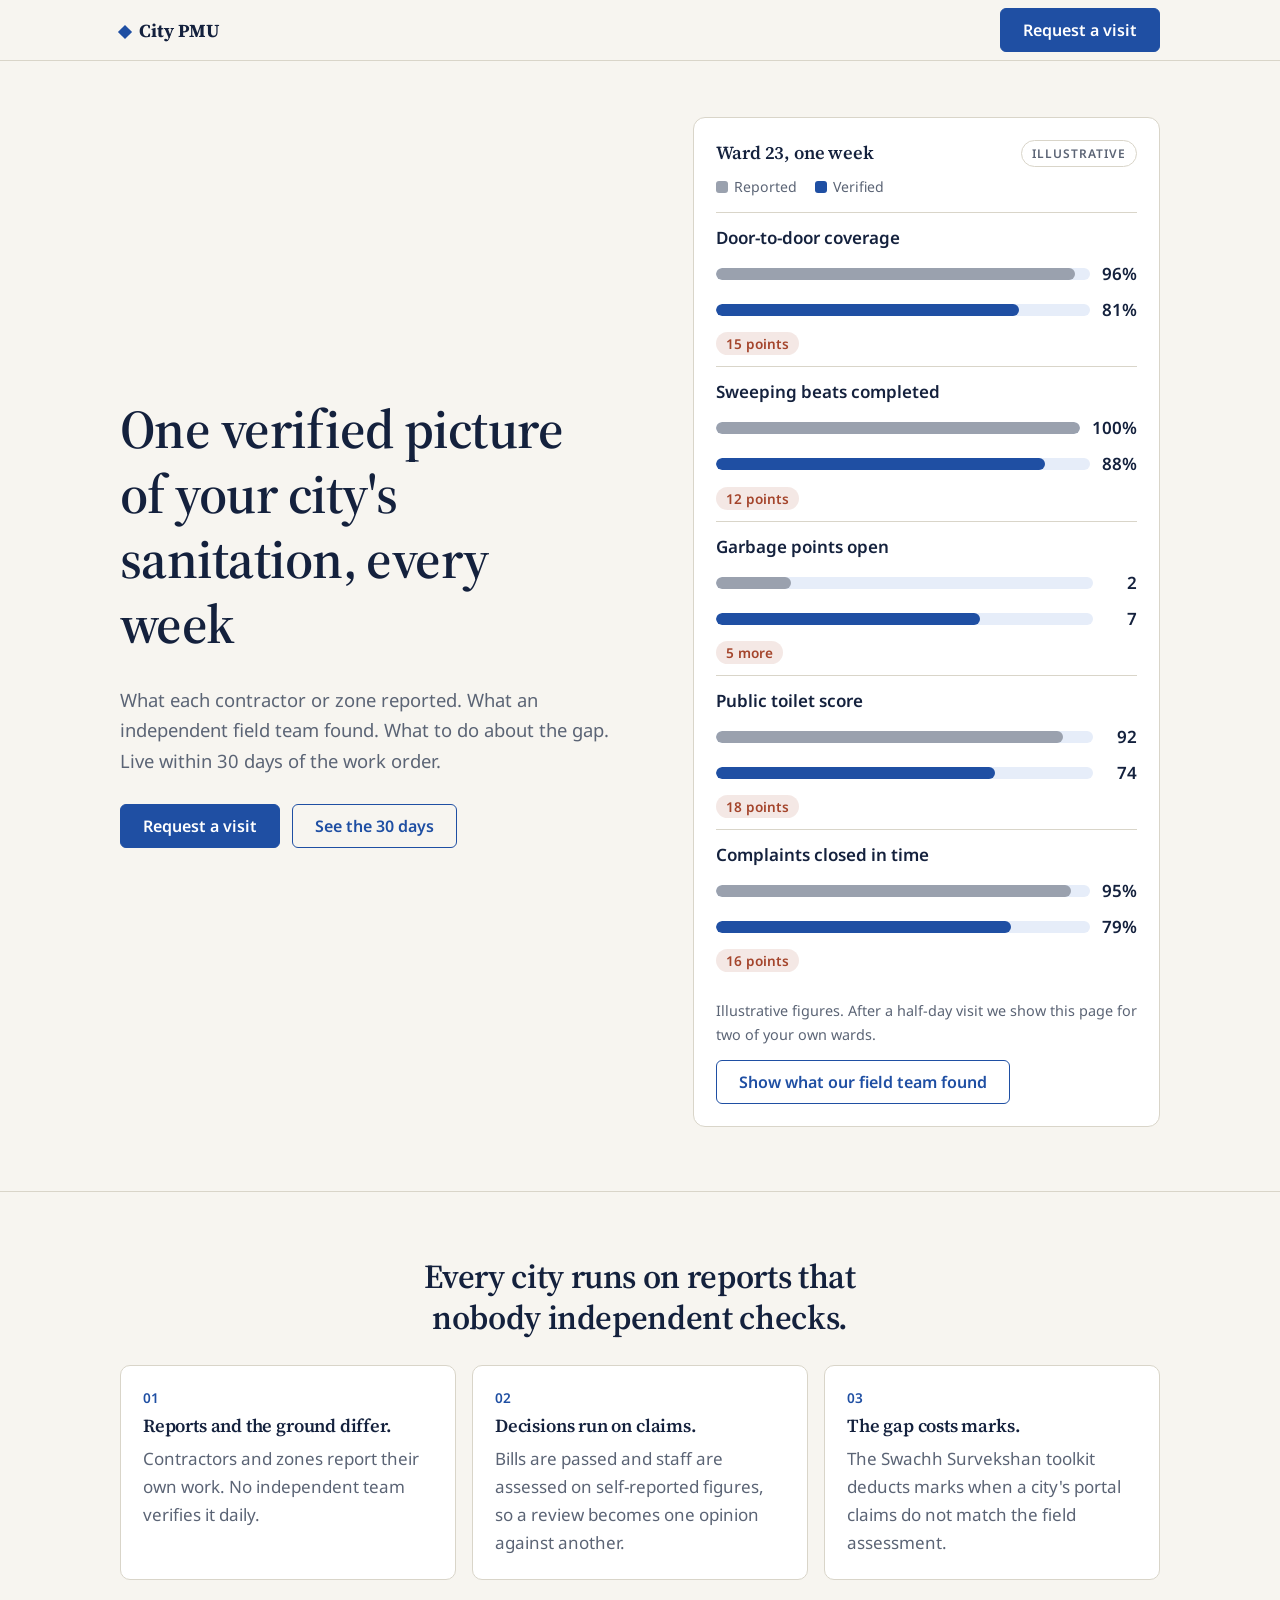
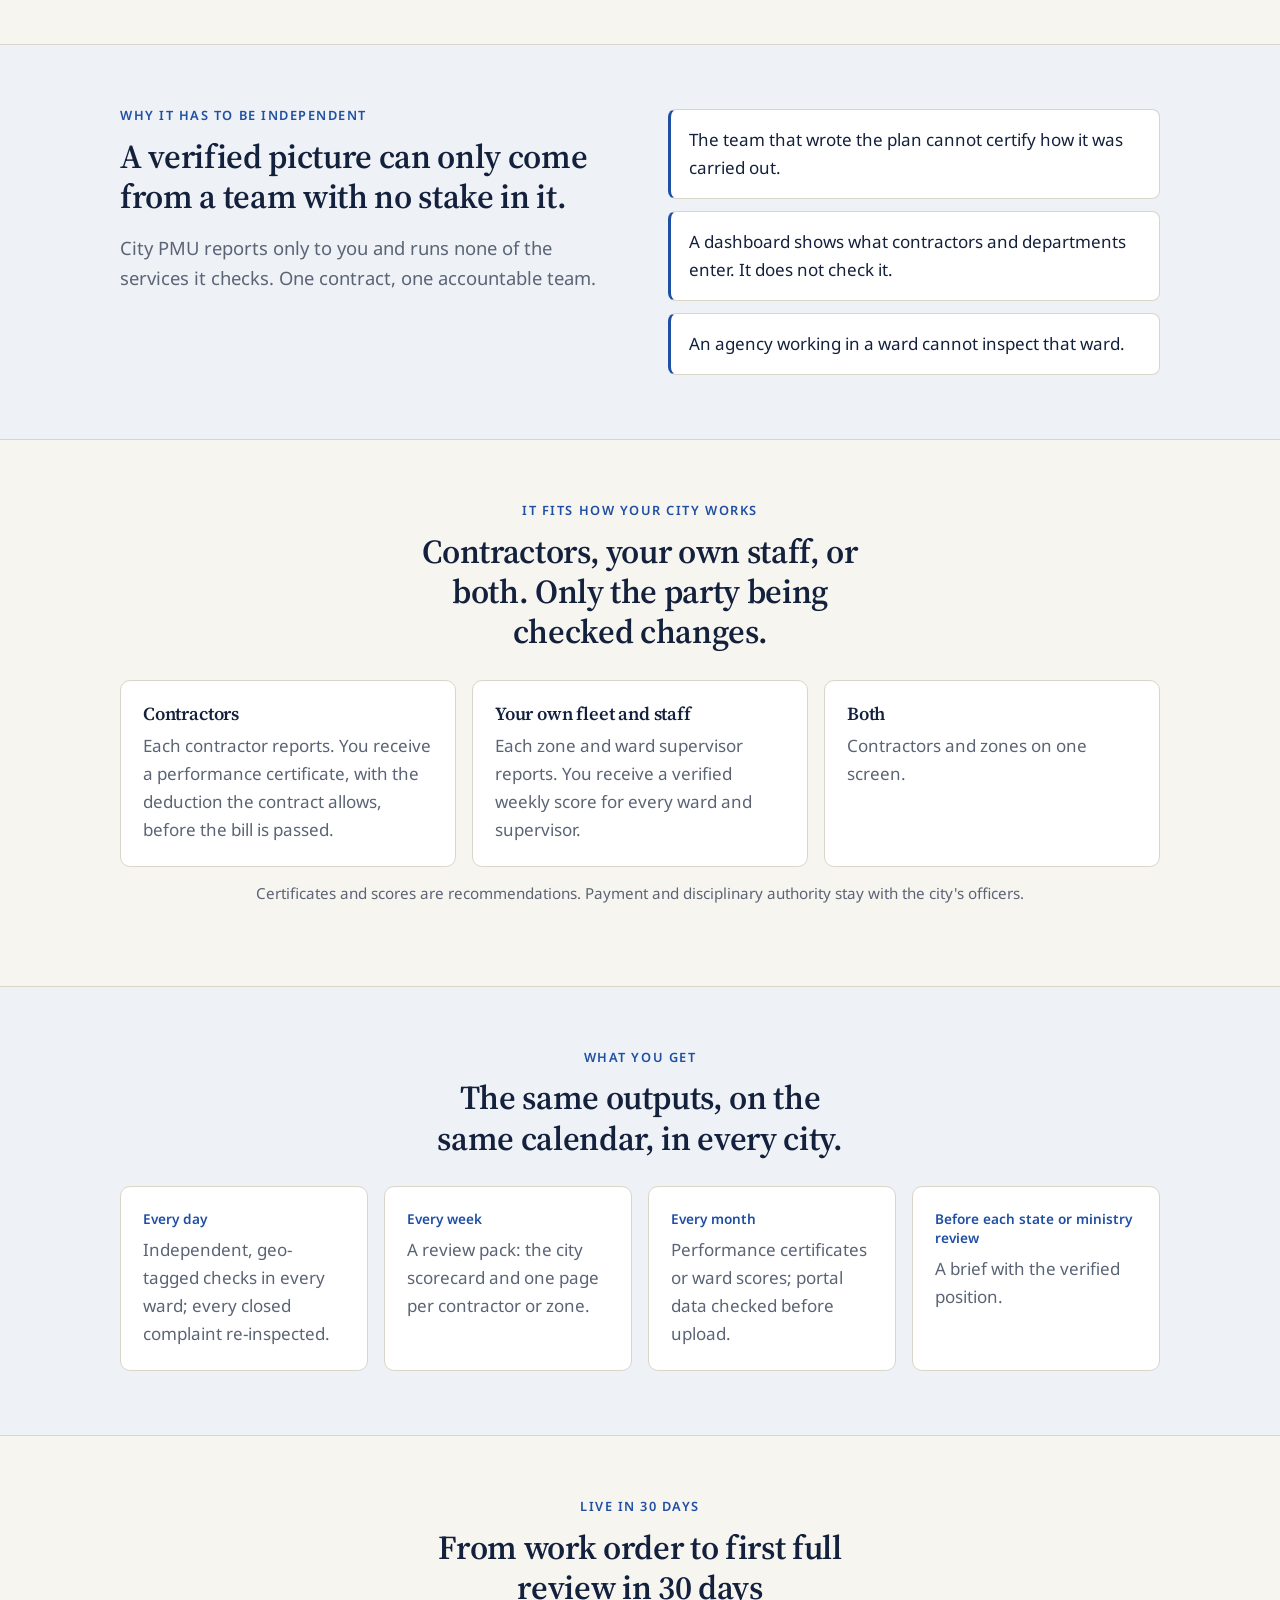
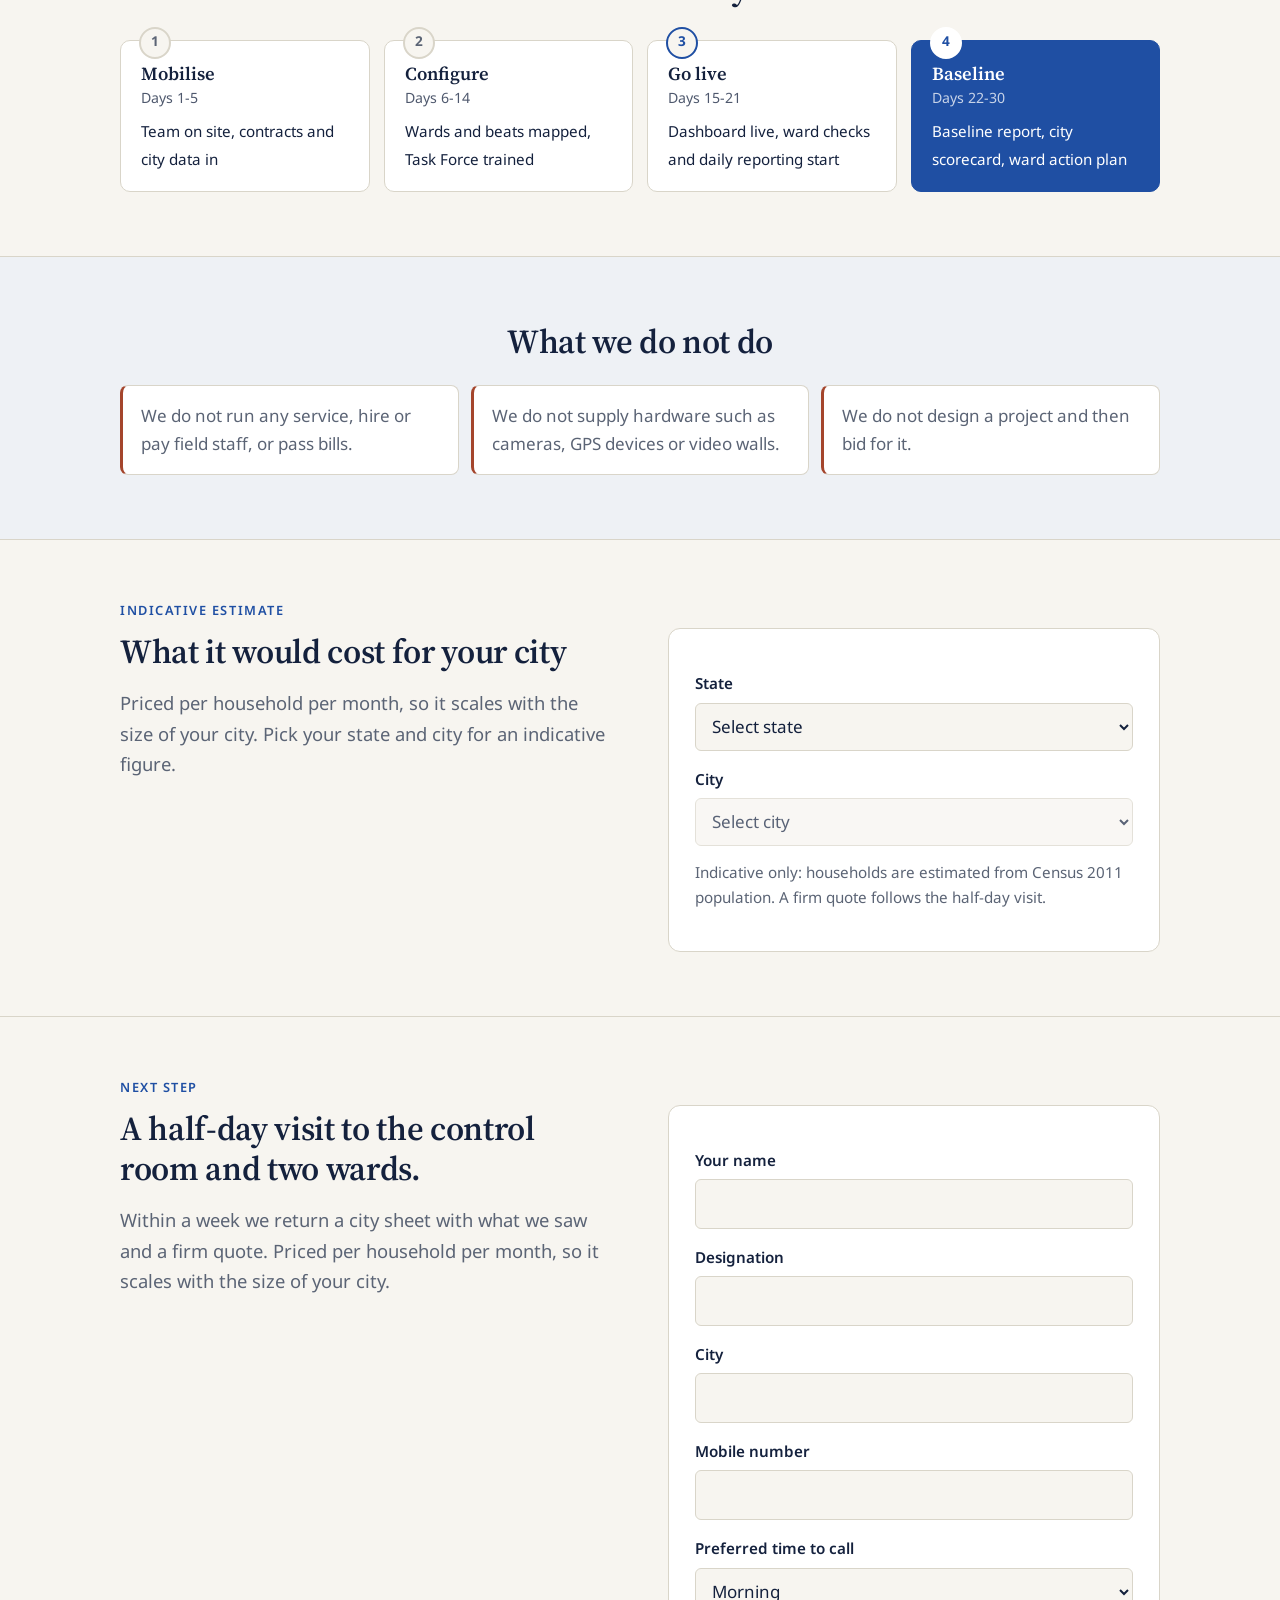
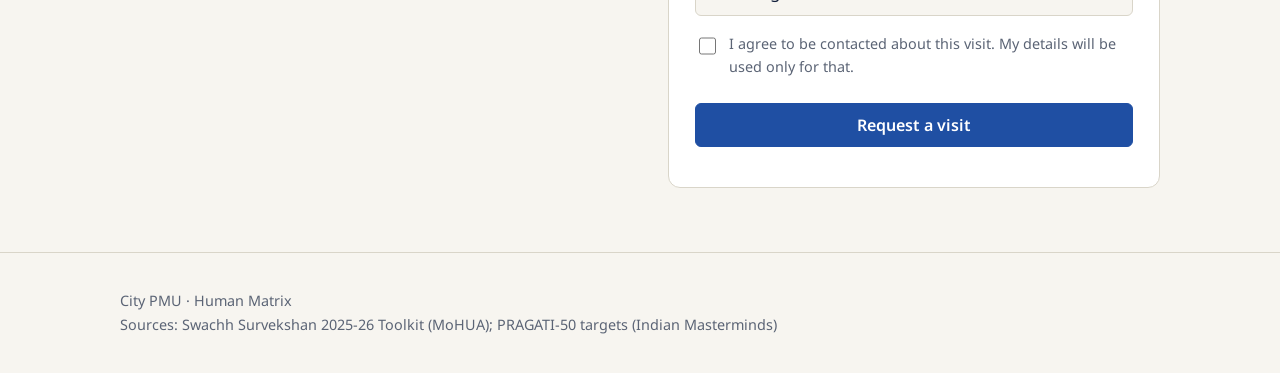
==== site/index.html @ 6a58c46e "minor changes" ====
<!doctype html>
<html lang="en">
<head>
<meta charset="utf-8">
<meta name="viewport" content="width=device-width,initial-scale=1">
<title>City PMU: one verified picture of your city's sanitation</title>
<meta name="description" content="One verified picture every week: what each contractor or zone reported, what an independent field team found, and what to do about the gap.">
<link rel="preconnect" href="https://fonts.googleapis.com">
<link rel="preconnect" href="https://fonts.gstatic.com" crossorigin>
<link href="https://fonts.googleapis.com/css2?family=Noto+Sans+Devanagari:wght@400;600&family=Noto+Sans:wght@400;600;700&family=Source+Serif+4:wght@600;700&display=swap" rel="stylesheet">
<link rel="stylesheet" href="styles.css">
<script>document.documentElement.classList.add('js')</script>
</head>
<body>
<header class="top">
  <div class="wrap">
    <a class="brand" href="#top"><i></i><span data-brand></span></a>
    <div class="bar-actions">
      <button id="lang" class="btn ghost" type="button" aria-label="Language">हिंदी</button>
      <a class="btn" href="#visit" data-i18n="cta">Request a visit</a>
    </div>
  </div>
</header>

<main id="top">
<section class="hero">
  <div class="wrap hero-grid">
    <div>
      <h1 data-i18n="h1">One verified picture of your city's sanitation, every week</h1>
      <p class="lede" data-i18n="lede">What each contractor or zone reported. What an independent field team found. What to do about the gap. Live within 30 days of the work order.</p>
      <div class="cta">
        <a class="btn" href="#visit" data-i18n="cta">Request a visit</a>
        <a class="btn ghost" href="#thirty" data-i18n="seeplan">See the 30 days</a>
      </div>
    </div>
    <div class="ward compact" id="ward">
      <div class="ward-head">
        <h3 data-i18n="w_title">Ward 23, one week</h3>
        <span class="tag" data-i18n="illus">Illustrative</span>
      </div>
      <div class="legend"><span><b style="background:var(--reported)"></b><span data-i18n="rep">Reported</span></span><span><b style="background:var(--accent)"></b><span data-i18n="ver">Verified</span></span></div>
      <div class="row" data-rep="96" data-ver="81" data-max="100" data-unit="%"><div class="name" data-i18n="m1">Door-to-door coverage</div><div class="tracks"></div><span class="gap" data-i18n="g1">15 points</span></div>
      <div class="row" data-rep="100" data-ver="88" data-max="100" data-unit="%"><div class="name" data-i18n="m2">Sweeping beats completed</div><div class="tracks"></div><span class="gap" data-i18n="g2">12 points</span></div>
      <div class="row" data-rep="2" data-ver="7" data-max="10" data-unit=""><div class="name" data-i18n="m3">Garbage points open</div><div class="tracks"></div><span class="gap" data-i18n="g3">5 more</span></div>
      <div class="row" data-rep="92" data-ver="74" data-max="100" data-unit=""><div class="name" data-i18n="m4">Public toilet score</div><div class="tracks"></div><span class="gap" data-i18n="g4">18 points</span></div>
      <div class="row" data-rep="95" data-ver="79" data-max="100" data-unit="%"><div class="name" data-i18n="m5">Complaints closed in time</div><div class="tracks"></div><span class="gap" data-i18n="g5">16 points</span></div>
      <div class="ward-foot">
        <span data-i18n="w_note">Illustrative figures. After a half-day visit we show this page for two of your own wards.</span>
        <button class="btn ghost" id="reveal" type="button" data-i18n="reveal">Show what our field team found</button>
      </div>
    </div>
  </div>
</section>

<section id="problem">
  <div class="wrap">
    <h2 class="center" data-i18n="p_h">Every city runs on reports that nobody independent checks.</h2>
    <div class="cols3">
      <div class="card"><div class="n">01</div><h3 data-i18n="p1h">Reports and the ground differ.</h3><p data-i18n="p1">Contractors and zones report their own work. No independent team verifies it daily.</p></div>
      <div class="card"><div class="n">02</div><h3 data-i18n="p2h">Decisions run on claims.</h3><p data-i18n="p2">Bills are passed and staff are assessed on self-reported figures, so a review becomes one opinion against another.</p></div>
      <div class="card"><div class="n">03</div><h3 data-i18n="p3h">The gap costs marks.</h3><p data-i18n="p3">The Swachh Survekshan toolkit deducts marks when a city's portal claims do not match the field assessment.</p></div>
    </div>
  </div>
</section>

<section id="independent" class="band">
  <div class="wrap split">
    <div>
      <div class="eyebrow" data-i18n="i_eyebrow">Why it has to be independent</div>
      <h2 data-i18n="i_h">A verified picture can only come from a team with no stake in it.</h2>
      <p class="lede" data-i18n="i4"><span data-brand></span> reports only to you and runs none of the services it checks. One contract, one accountable team.</p>
    </div>
    <ul class="ticks">
      <li data-i18n="i1">The team that wrote the plan cannot certify how it was carried out.</li>
      <li data-i18n="i2">A dashboard shows what contractors and departments enter. It does not check it.</li>
      <li data-i18n="i3">An agency working in a ward cannot inspect that ward.</li>
    </ul>
  </div>
</section>

<section id="fit">
  <div class="wrap">
    <div class="eyebrow center" data-i18n="f_eyebrow">It fits how your city works</div>
    <h2 class="center" data-i18n="f_h">Contractors, your own staff, or both. Only the party being checked changes.</h2>
    <div class="cols3">
      <div class="card"><h3 data-i18n="f1a">Contractors</h3><p data-i18n="f1c">Each contractor reports. You receive a performance certificate, with the deduction the contract allows, before the bill is passed.</p></div>
      <div class="card"><h3 data-i18n="f2a">Your own fleet and staff</h3><p data-i18n="f2c">Each zone and ward supervisor reports. You receive a verified weekly score for every ward and supervisor.</p></div>
      <div class="card"><h3 data-i18n="f3a">Both</h3><p data-i18n="f3c">Contractors and zones on one screen.</p></div>
    </div>
    <p class="note center" data-i18n="f_note">Certificates and scores are recommendations. Payment and disciplinary authority stay with the city's officers.</p>
  </div>
</section>

<section id="gets" class="band">
  <div class="wrap">
    <div class="eyebrow center" data-i18n="g_eyebrow">What you get</div>
    <h2 class="center" data-i18n="g_h">The same outputs, on the same calendar, in every city.</h2>
    <div class="cols4">
      <div class="card"><div class="n" data-i18n="c4a">Every day</div><p data-i18n="c4b">Independent, geo-tagged checks in every ward; every closed complaint re-inspected.</p></div>
      <div class="card"><div class="n" data-i18n="c5a">Every week</div><p data-i18n="c5b">A review pack: the city scorecard and one page per contractor or zone.</p></div>
      <div class="card"><div class="n" data-i18n="c6a">Every month</div><p data-i18n="c6b">Performance certificates or ward scores; portal data checked before upload.</p></div>
      <div class="card"><div class="n" data-i18n="c7a">Before each state or ministry review</div><p data-i18n="c7b">A brief with the verified position.</p></div>
    </div>
  </div>
</section>

<section id="thirty">
  <div class="wrap">
    <div class="eyebrow center" data-i18n="t_eyebrow">Live in 30 days</div>
    <h2 class="center" data-i18n="t_h">From work order to first full review in 30 days</h2>
    <ol class="steps">
      <li><b data-i18n="ph1">Mobilise</b><small data-i18n="ph1d">Days 1-5</small><span data-i18n="ph1x">Team on site, contracts and city data in</span></li>
      <li><b data-i18n="ph2">Configure</b><small data-i18n="ph2d">Days 6-14</small><span data-i18n="ph2x">Wards and beats mapped, Task Force trained</span></li>
      <li class="gate"><b data-i18n="ph3">Go live</b><small data-i18n="ph3d">Days 15-21</small><span data-i18n="ph3x">Dashboard live, ward checks and daily reporting start</span></li>
      <li class="gate last"><b data-i18n="ph4">Baseline</b><small data-i18n="ph4d">Days 22-30</small><span data-i18n="ph4x">Baseline report, city scorecard, ward action plan</span></li>
    </ol>
  </div>
</section>

<section id="not" class="band">
  <div class="wrap">
    <h2 class="center" data-i18n="x_h">What we do not do</h2>
    <ul class="chips">
      <li data-i18n="x1">We do not run any service, hire or pay field staff, or pass bills.</li>
      <li data-i18n="x2">We do not supply hardware such as cameras, GPS devices or video walls.</li>
      <li data-i18n="x4">We do not design a project and then bid for it.</li>
    </ul>
  </div>
</section>
<!-- PLACEHOLDER: "Why Human Matrix" credentials section stays out until the owner confirms them in writing. -->

<section id="estimate">
  <div class="wrap split">
    <div>
      <div class="eyebrow" data-i18n="e_eyebrow">Indicative estimate</div>
      <h2 data-i18n="e_h">What it would cost for your city</h2>
      <p class="lede" data-i18n="e_p">Priced per household per month, so it scales with the size of your city. Pick your state and city for an indicative figure.</p>
    </div>
    <div class="formcard" id="calc">
      <label for="c-state" data-i18n="e_state">State</label>
      <select id="c-state"><option value="" data-i18n="e_pick_s">Select state</option></select>
      <label for="c-city" data-i18n="e_city">City</label>
      <select id="c-city" disabled><option value="" data-i18n="e_pick_c">Select city</option></select>
      <div id="c-out" hidden>
        <dl class="est">
          <div><dt data-i18n="e_pop">Population (Census 2011)</dt><dd id="o-pop"></dd></div>
          <div><dt data-i18n="e_hh">Households (approx.)</dt><dd id="o-hh"></dd></div>
          <div><dt data-i18n="e_rate">Rate per household per month</dt><dd id="o-rate"></dd></div>
          <div class="big"><dt data-i18n="e_month">Monthly fee, before GST</dt><dd id="o-fee"></dd></div>
          <div><dt data-i18n="e_year">Annual value, before GST</dt><dd id="o-year"></dd></div>
        </dl>
        <p class="note" id="o-min" hidden data-i18n="e_min">The monthly minimum applies to a city of this size.</p>
      </div>
      <p class="note" data-i18n="e_note">Indicative only: households are estimated from Census 2011 population. A firm quote follows the half-day visit.</p>
    </div>
  </div>
</section>

<section id="visit">
  <div class="wrap split">
    <div>
      <div class="eyebrow" data-i18n="v_eyebrow">Next step</div>
      <h2 data-i18n="v_h">A half-day visit to the control room and two wards.</h2>
      <p class="lede" data-i18n="v_p">Within a week we return a city sheet with what we saw and a firm quote. Priced per household per month, so it scales with the size of your city.</p>
    </div>
    <form class="formcard" id="form" novalidate>
      <label for="f-name" data-i18n="l_name">Your name</label>
      <input id="f-name" name="name" autocomplete="name" required>
      <label for="f-role" data-i18n="l_role">Designation</label>
      <input id="f-role" name="designation" autocomplete="organization-title" required>
      <label for="f-city" data-i18n="l_city">City</label>
      <input id="f-city" name="city" autocomplete="address-level2" required>
      <label for="f-phone" data-i18n="l_phone">Mobile number</label>
      <input id="f-phone" name="mobile" type="tel" inputmode="tel" autocomplete="tel" required>
      <label for="f-time" data-i18n="l_time">Preferred time to call</label>
      <select id="f-time" name="preferred_time">
        <option value="morning" data-i18n="t_m">Morning</option>
        <option value="afternoon" data-i18n="t_a">Afternoon</option>
        <option value="evening" data-i18n="t_e">Evening</option>
      </select>
      <div class="hp" aria-hidden="true"><label>Leave empty <input name="website" tabindex="-1" autocomplete="off"></label></div>
      <label class="check"><input type="checkbox" name="consent" required><span data-i18n="l_consent">I agree to be contacted about this visit. My details will be used only for that.</span></label>
      <button class="btn" type="submit" style="margin-top:18px;width:100%" data-i18n="send">Request a visit</button>
      <div id="status" role="status" aria-live="polite"></div>
    </form>
  </div>
</section>
</main>

<footer><div class="wrap"><span data-brand></span> · <span id="company"></span><br><span data-i18n="src">Sources: Swachh Survekshan 2025-26 Toolkit (MoHUA); PRAGATI-50 targets (Indian Masterminds)</span></div></footer>
<a class="btn sticky" href="#visit" data-i18n="cta">Request a visit</a>

<script src="config.js"></script>
<script src="cities.js"></script>
<script src="app.js"></script>
</body>
</html>
---- site/styles.css ----
:root{
  --paper:#f7f5f0; --card:#fff; --ink:#14213d; --muted:#5b6475; --line:#d9d5c9;
  --accent:#1f4fa3; --accent-ink:#fff; --accent-soft:#e6edf9; --warn:#a4452c; --reported:#9aa1ae;
  --serif:"Source Serif 4",Georgia,serif; --sans:"Noto Sans","Noto Sans Devanagari",system-ui,sans-serif;
  --gut:20px; --max:1080px;
}
@media (prefers-color-scheme:dark){
  :root:not([data-theme=light]){--paper:#10151f;--card:#171e2c;--ink:#eef1f6;--muted:#a3adbf;--line:#2c3547;--accent:#7aa5f2;--accent-ink:#0b1220;--accent-soft:#1b2744;--warn:#e58a72;--reported:#6c7587}
}
*{box-sizing:border-box}
html{scroll-behavior:smooth;scroll-padding-top:72px}
body{margin:0;background:var(--paper);color:var(--ink);font:400 17px/1.65 var(--sans);-webkit-font-smoothing:antialiased}
html[lang=hi] body{line-height:1.85}
h1,h2,h3{font-family:var(--serif);line-height:1.2;margin:0 0 .5em;letter-spacing:-.01em}
h1{font-size:clamp(2rem,6vw,3.4rem);font-weight:600}
h2{font-size:clamp(1.5rem,3.6vw,2.1rem);font-weight:600}
h3{font-size:1.15rem;font-weight:600}
p{margin:0 0 1em}
a{color:var(--accent)}
:focus-visible{outline:3px solid var(--accent);outline-offset:2px}
.wrap{max-width:var(--max);margin:0 auto;padding:0 var(--gut)}
section{padding:64px 0;border-top:1px solid var(--line)}
.eyebrow{font:600 .8rem/1 var(--sans);letter-spacing:.12em;text-transform:uppercase;color:var(--accent);margin-bottom:14px}
.lede{font-size:1.15rem;color:var(--muted);max-width:60ch}

header.top{position:sticky;top:0;z-index:20;background:color-mix(in srgb,var(--paper) 92%,transparent);backdrop-filter:blur(8px);border-bottom:1px solid var(--line)}
header.top .wrap{display:flex;align-items:center;justify-content:space-between;height:60px;gap:12px}
.brand{font:700 1.15rem var(--serif);color:var(--ink);text-decoration:none}
.brand i{display:inline-block;width:10px;height:10px;background:var(--accent);transform:rotate(45deg);margin-right:9px}
.bar-actions{display:flex;gap:10px;align-items:center}
.btn{display:inline-flex;align-items:center;justify-content:center;min-height:44px;padding:0 22px;border-radius:6px;border:1px solid var(--accent);background:var(--accent);color:var(--accent-ink);font:600 1rem var(--sans);text-decoration:none;cursor:pointer}
.btn:hover{filter:brightness(1.1)}
.btn.ghost{background:transparent;color:var(--accent)}
.btn[disabled]{opacity:.6;cursor:wait}
#lang{display:none}

.hero{padding:72px 0 56px;border:0}
.hero h1{max-width:18ch}
.hero .lede{margin:18px 0 28px}
.hero .cta{display:flex;gap:12px;flex-wrap:wrap}
.pill{display:inline-block;margin-top:26px;font-size:.92rem;color:var(--muted);border-left:3px solid var(--accent);padding-left:12px}

.cols3{display:grid;gap:16px;grid-template-columns:repeat(auto-fit,minmax(250px,1fr));margin-top:28px}
.card{background:var(--card);border:1px solid var(--line);border-radius:10px;padding:22px}
.card h3{margin-bottom:.4em}.card p{margin:0;color:var(--muted)}
.card .n{font:600 .85rem var(--sans);color:var(--accent);margin-bottom:8px}

/* ward gap */
.ward{background:var(--card);border:1px solid var(--line);border-radius:12px;padding:22px;margin-top:26px}
.ward-head{display:flex;justify-content:space-between;align-items:center;flex-wrap:wrap;gap:12px;margin-bottom:8px}
.ward-head h3{margin:0}
.tag{font:600 .75rem var(--sans);letter-spacing:.08em;text-transform:uppercase;border:1px solid var(--line);border-radius:99px;padding:4px 10px;color:var(--muted)}
.legend{display:flex;gap:18px;font-size:.88rem;color:var(--muted);margin:6px 0 14px}
.legend b{display:inline-block;width:12px;height:12px;border-radius:3px;margin-right:6px;vertical-align:-1px}
.row{display:grid;grid-template-columns:1fr;gap:8px;padding:14px 0;border-top:1px solid var(--line)}
.row .name{font-weight:600}
.tracks{display:grid;gap:8px}
.track{display:grid;grid-template-columns:1fr auto;align-items:center;gap:12px}
.bar{height:12px;background:var(--accent-soft);border-radius:6px;overflow:hidden}
.bar span{display:block;height:100%;width:var(--w);border-radius:6px;transition:width .9s cubic-bezier(.2,.7,.2,1)}
.rep .bar span{background:var(--reported)}
.ver .bar span{background:var(--accent)}
.track em{font-style:normal;font-variant-numeric:tabular-nums;min-width:3.2ch;text-align:right;font-weight:600}
.gap{justify-self:start;font:600 .85rem var(--sans);color:var(--warn);background:color-mix(in srgb,var(--warn) 12%,transparent);padding:2px 10px;border-radius:99px}
.js .ward:not(.revealed) .ver .bar span{width:0}
.js .ward:not(.revealed) .ver em,.js .ward:not(.revealed) .gap{visibility:hidden}
.ward-foot{display:flex;justify-content:space-between;gap:14px;flex-wrap:wrap;align-items:center;margin-top:16px;font-size:.9rem;color:var(--muted)}
@media(min-width:720px){.row{grid-template-columns:230px 1fr 110px;align-items:center}.gap{justify-self:end}}

/* tables */
.tbl{width:100%;border-collapse:collapse;margin-top:24px;background:var(--card);border:1px solid var(--line);font-size:.97rem}
.tbl th,.tbl td{text-align:left;padding:14px 16px;border-top:1px solid var(--line);vertical-align:top}
.tbl thead th{background:var(--accent-soft);border-top:0;font-size:.82rem;letter-spacing:.06em;text-transform:uppercase}
.tbl td:first-child{font-weight:600}
@media(max-width:640px){.tbl,.tbl tbody,.tbl tr,.tbl td{display:block}.tbl thead{display:none}.tbl tr{border-top:1px solid var(--line);padding:12px 16px}.tbl td{border:0;padding:2px 0}.tbl td:first-child{color:var(--accent)}}
.note{font-size:.95rem;color:var(--muted);margin-top:14px}

/* timeline */
.phases{display:grid;gap:14px;grid-template-columns:repeat(auto-fit,minmax(220px,1fr));margin-top:28px}
.phase{background:var(--card);border:1px solid var(--line);border-radius:10px;padding:20px}
.phase small{color:var(--muted);display:block;margin:-.3em 0 .8em}
.phase ul{margin:0;padding-left:1.1em}
.gates{display:flex;justify-content:space-between;flex-wrap:wrap;gap:8px;margin-top:20px;padding-top:16px;border-top:2px solid var(--line);font-size:.92rem;color:var(--muted)}
.gates b{color:var(--ink)}.gates .last{color:var(--accent);font-weight:700}

.list{padding-left:1.2em}.list li{margin:.5em 0;max-width:70ch}
.neg .card{border-left:3px solid var(--warn)}
.ph{border:2px dashed var(--line);border-radius:10px;padding:26px;color:var(--muted);text-align:center;background:var(--card)}

/* form */
.formcard{background:var(--card);border:1px solid var(--line);border-radius:12px;padding:26px;margin-top:24px;max-width:640px}
label{display:block;font-weight:600;font-size:.95rem;margin:16px 0 6px}
input,select{width:100%;min-height:48px;padding:10px 12px;border:1px solid var(--line);border-radius:6px;background:var(--paper);color:var(--ink);font:inherit}
.check{display:flex;gap:10px;align-items:flex-start;font-weight:400;font-size:.9rem;color:var(--muted)}
.check input{width:22px;min-height:22px;margin-top:3px}
.hp{position:absolute;left:-9999px}
#status{margin-top:14px;font-weight:600}.err{color:var(--warn)}.ok{color:var(--accent)}
footer{padding:36px 0 100px;border-top:1px solid var(--line);color:var(--muted);font-size:.9rem}
.sticky{position:fixed;left:var(--gut);right:var(--gut);bottom:14px;z-index:15;box-shadow:0 8px 24px rgba(0,0,0,.2)}
@media(min-width:720px){.sticky{display:none}footer{padding-bottom:36px}}
@media(prefers-reduced-motion:reduce){*{transition:none!important;scroll-behavior:auto}}

/* landing layout */
.center{text-align:center}
.eyebrow.center,.note.center{margin-left:auto;margin-right:auto}
h2.center{max-width:26ch;margin-left:auto;margin-right:auto}
.hero{padding:56px 0 64px}
.hero-grid{display:grid;gap:36px;align-items:center}
.hero .ward{margin:0}
.compact .row{grid-template-columns:1fr!important}
.compact .gap{justify-self:start!important}
.compact .row{padding:11px 0}
.band{background:color-mix(in srgb,var(--accent-soft) 55%,var(--paper))}
.split{display:grid;gap:32px;align-items:start}
.ticks{list-style:none;margin:0;padding:0;display:grid;gap:12px}
.ticks li{background:var(--card);border:1px solid var(--line);border-left:3px solid var(--accent);border-radius:8px;padding:16px 18px}
.cols4{display:grid;gap:16px;grid-template-columns:repeat(auto-fit,minmax(220px,1fr));margin-top:28px}
.chips{list-style:none;margin:24px 0 0;padding:0;display:grid;gap:12px;grid-template-columns:repeat(auto-fit,minmax(240px,1fr))}
.chips li{background:var(--card);border:1px solid var(--line);border-left:3px solid var(--warn);border-radius:8px;padding:16px 18px;color:var(--muted)}
.steps{list-style:none;margin:32px 0 0;padding:0;display:grid;gap:14px;grid-template-columns:repeat(auto-fit,minmax(210px,1fr));counter-reset:s}
.steps li{position:relative;background:var(--card);border:1px solid var(--line);border-radius:10px;padding:20px 20px 18px;counter-increment:s}
.steps li::before{content:counter(s);position:absolute;top:-14px;left:18px;width:28px;height:28px;border-radius:50%;background:var(--paper);border:2px solid var(--line);font:700 .85rem/24px var(--sans);text-align:center;color:var(--muted)}
.steps li.gate::before{border-color:var(--accent);color:var(--accent)}
.steps li.last{background:var(--accent);color:var(--accent-ink);border-color:var(--accent)}
.steps li.last::before{background:var(--accent-ink);border-color:var(--accent-ink);color:var(--accent)}
.steps b{display:block;font:600 1.15rem var(--serif)}
.steps small{display:block;opacity:.75;margin-bottom:8px}
.steps span{font-size:.95rem}
@media(min-width:900px){
  .hero-grid{grid-template-columns:1.05fr .95fr;gap:56px}
  .split{grid-template-columns:1fr 1fr;gap:56px}
}

.est{margin:22px 0 0}
.est div{display:flex;justify-content:space-between;gap:16px;padding:10px 0;border-top:1px solid var(--line)}
.est dt{font-size:.95rem}.est dd{margin:0;font-weight:600;text-align:right}
.est .big dd{font-size:1.5rem;color:var(--accent)}
#calc .note{margin-top:14px}
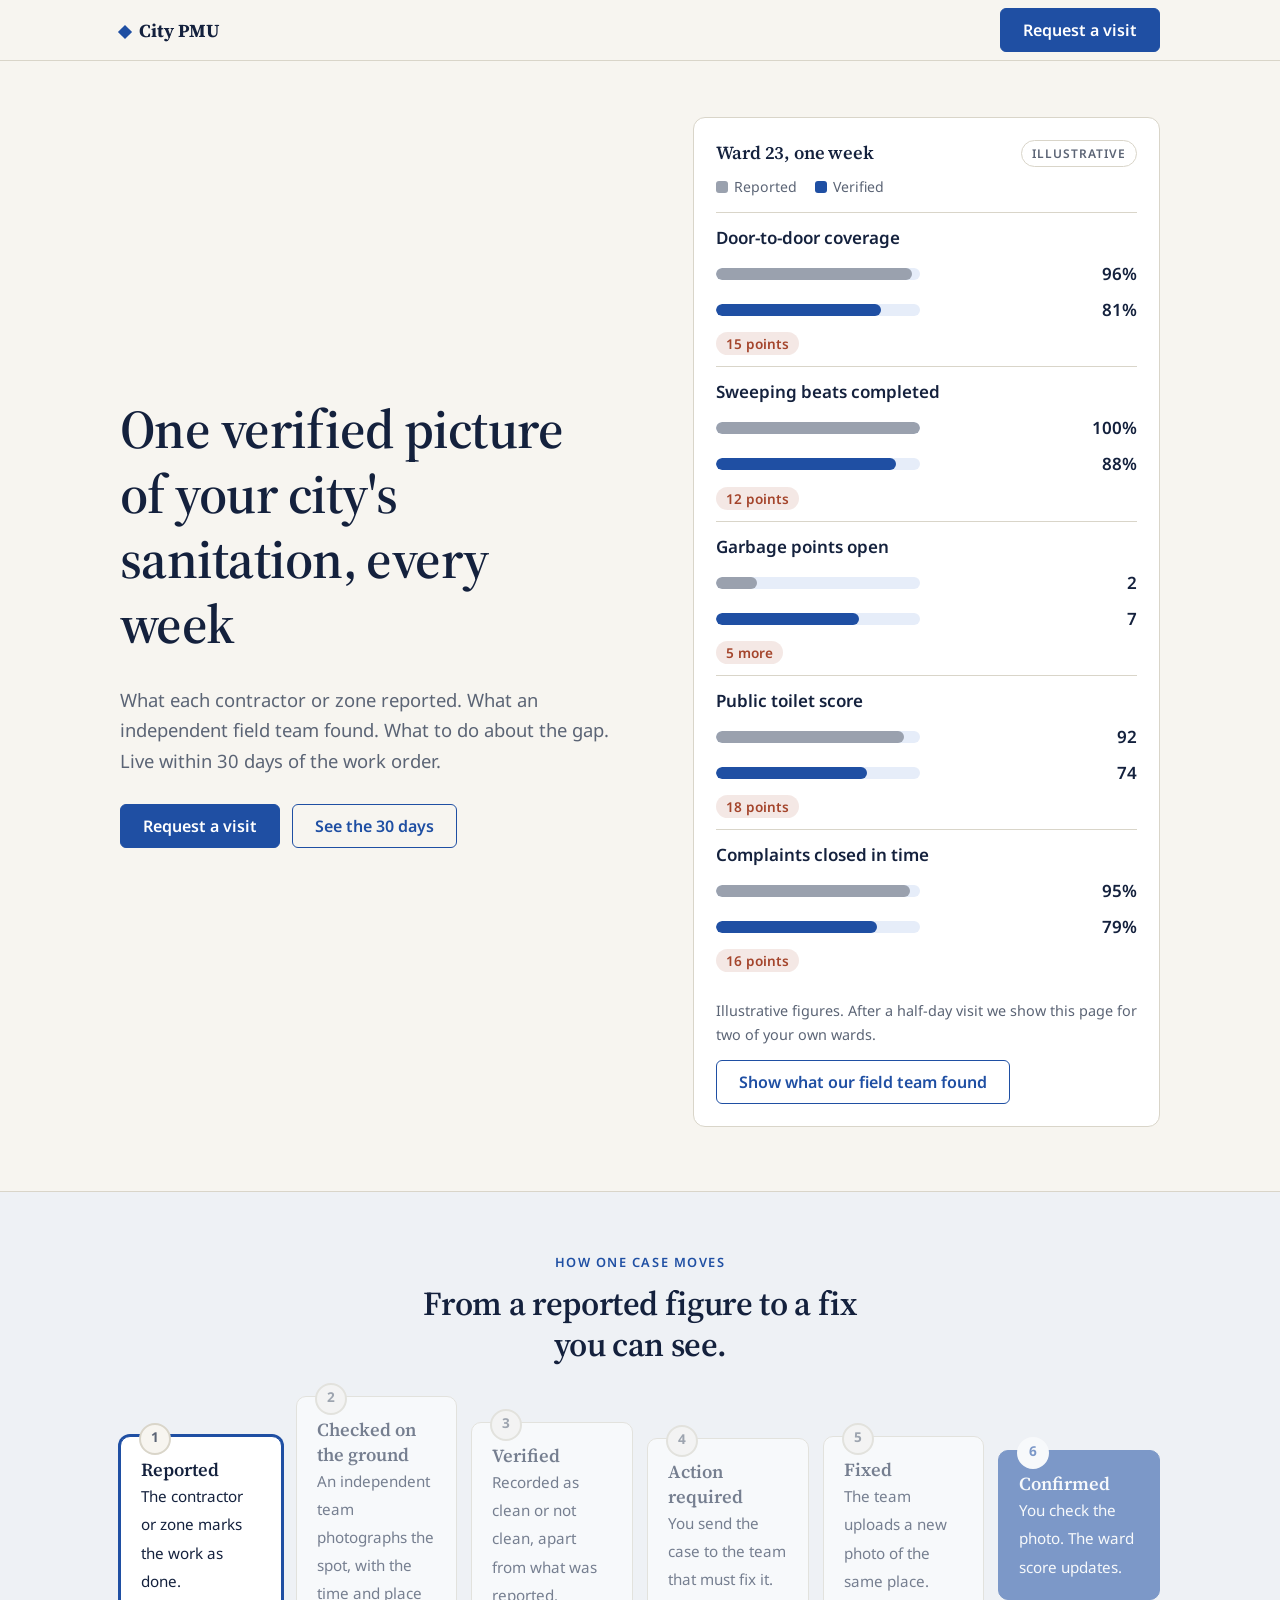
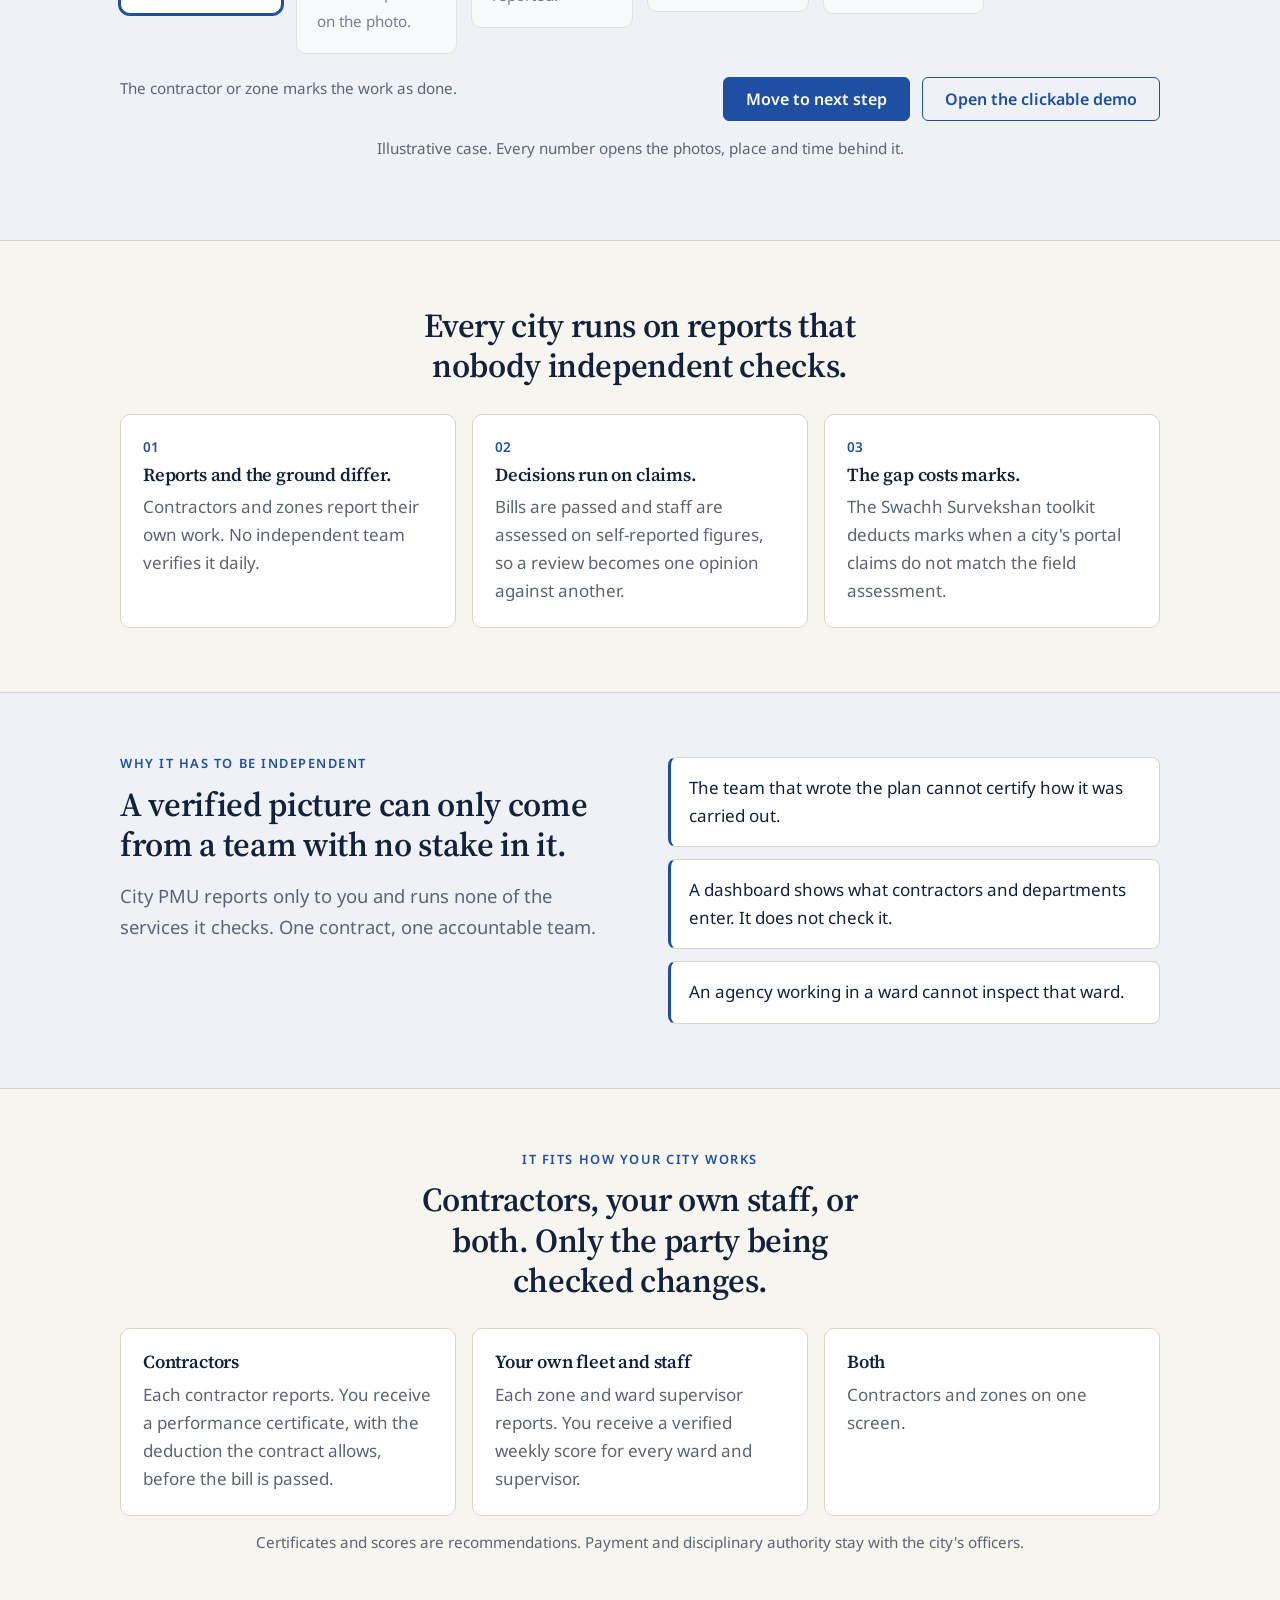
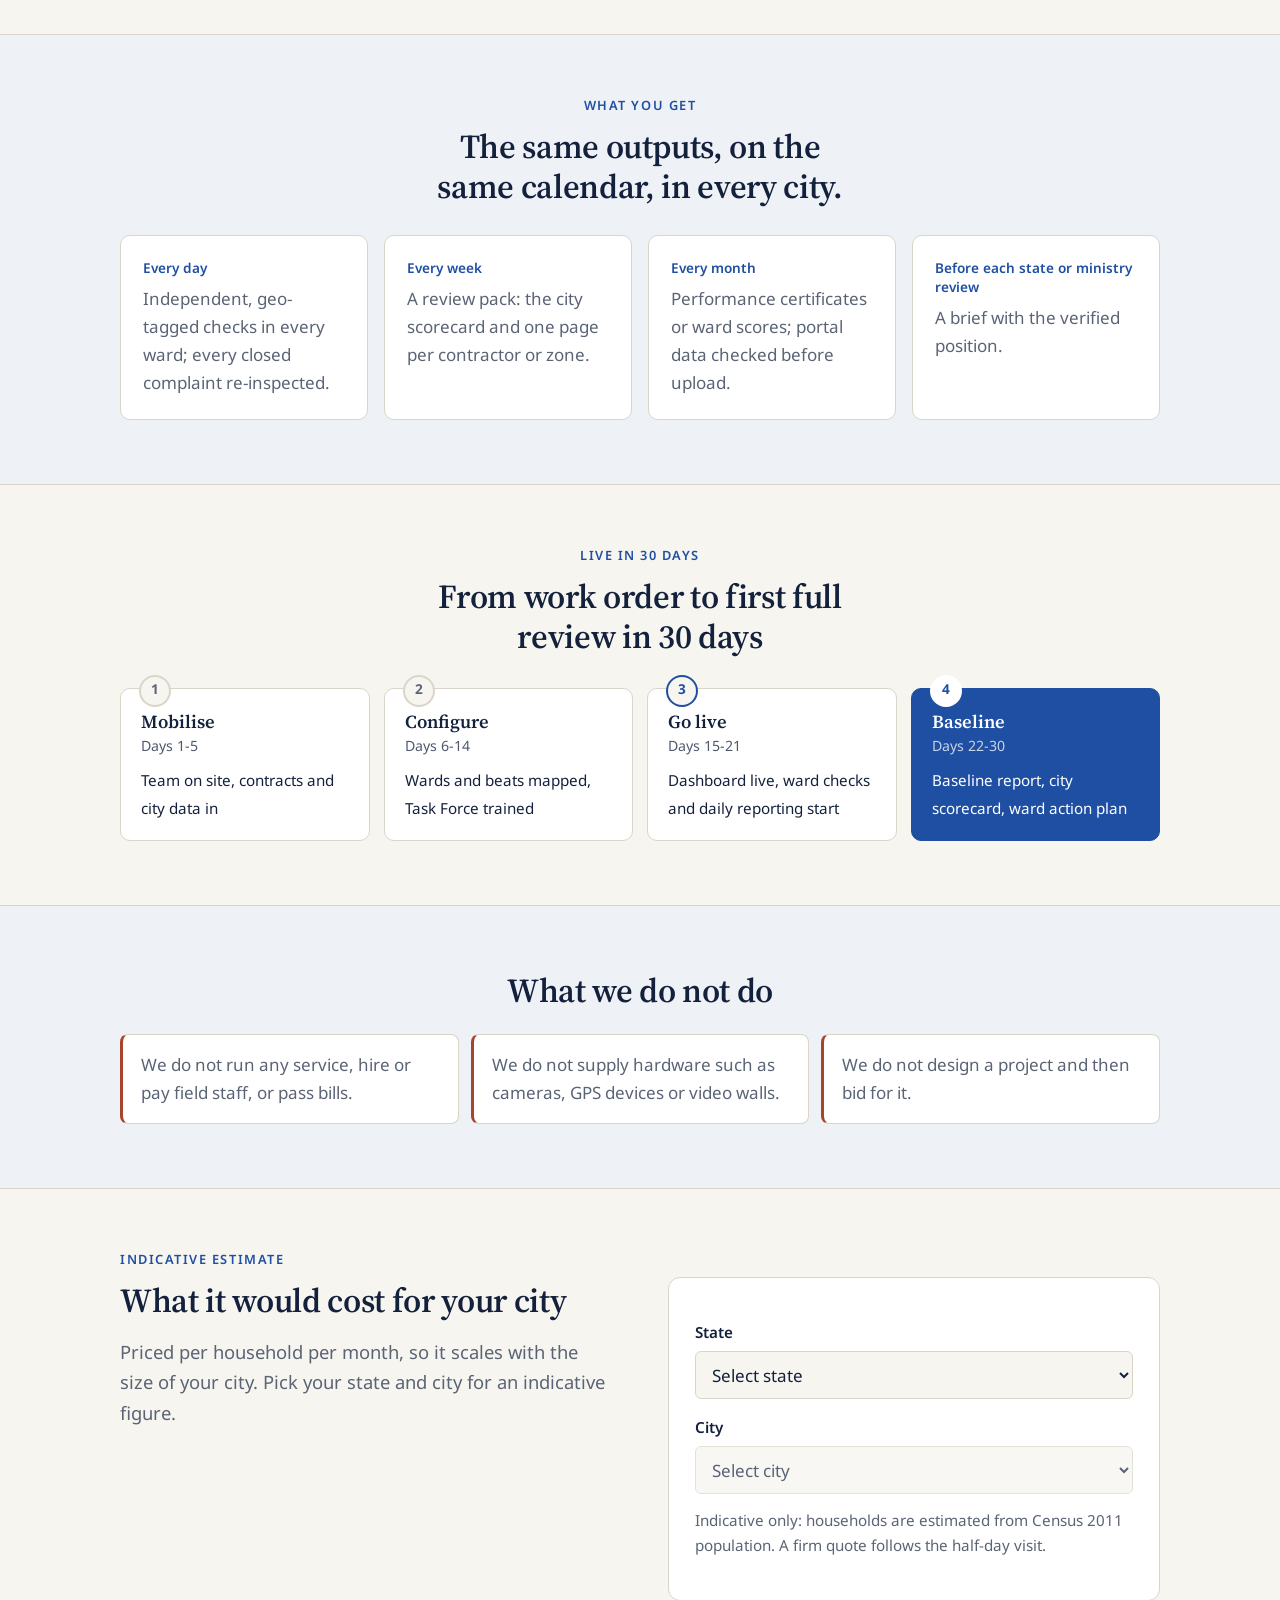
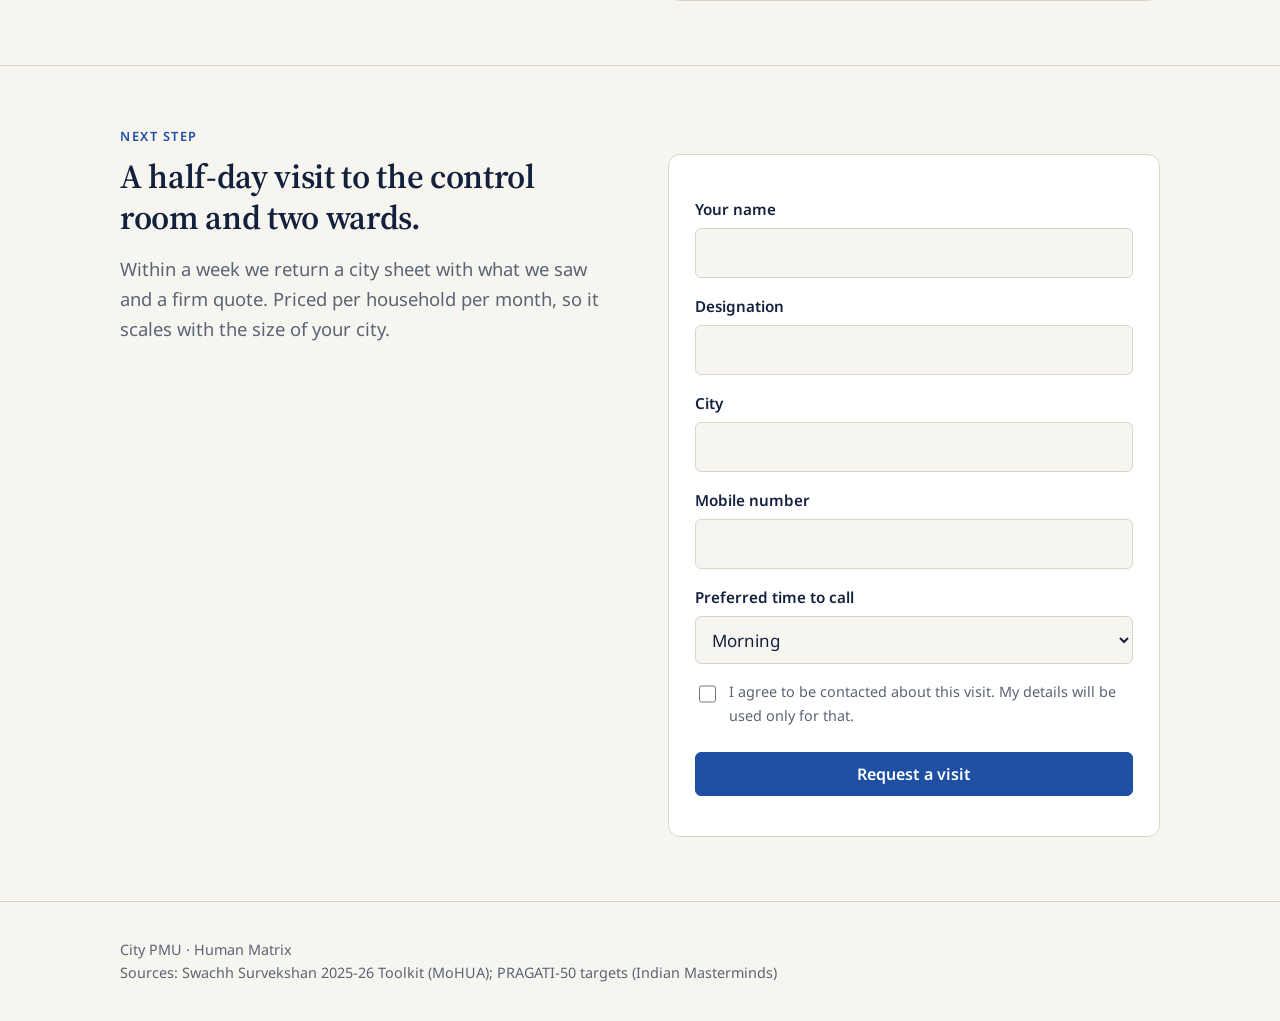
==== commit b62c2c11: "added a readme file and a demo page" ====
--- a/site/index.html
+++ b/site/index.html
@@ -49,6 +49,27 @@
         <button class="btn ghost" id="reveal" type="button" data-i18n="reveal">Show what our field team found</button>
       </div>
     </div>
+  </div>
+</section>
+
+<section id="case" class="band">
+  <div class="wrap">
+    <div class="eyebrow center" data-i18n="k_eyebrow">How one case moves</div>
+    <h2 class="center" data-i18n="k_h">From a reported figure to a fix you can see.</h2>
+    <ol class="steps track" id="track">
+      <li><b data-i18n="k1">Reported</b><span data-i18n="k1x">The contractor or zone marks the work as done.</span></li>
+      <li><b data-i18n="k2">Checked on the ground</b><span data-i18n="k2x">An independent team photographs the spot, with the time and place on the photo.</span></li>
+      <li><b data-i18n="k3">Verified</b><span data-i18n="k3x">Recorded as clean or not clean, apart from what was reported.</span></li>
+      <li><b data-i18n="k4">Action required</b><span data-i18n="k4x">You send the case to the team that must fix it.</span></li>
+      <li><b data-i18n="k5">Fixed</b><span data-i18n="k5x">The team uploads a new photo of the same place.</span></li>
+      <li class="last"><b data-i18n="k6">Confirmed</b><span data-i18n="k6x">You check the photo. The ward score updates.</span></li>
+    </ol>
+    <div class="track-bar">
+      <p class="note" id="track-note" aria-live="polite"></p>
+      <button class="btn" id="track-next" type="button" data-i18n="k_next">Move to next step</button>
+      <a class="btn ghost" id="demo-link" href="#" hidden target="_blank" rel="noopener" data-i18n="k_demo">Open the clickable demo</a>
+    </div>
+    <p class="note center" data-i18n="k_note">Illustrative case. Every number opens the photos, place and time behind it.</p>
   </div>
 </section>
 
--- a/site/styles.css
+++ b/site/styles.css
@@ -123,6 +123,14 @@
 .steps li.gate::before{border-color:var(--accent);color:var(--accent)}
 .steps li.last{background:var(--accent);color:var(--accent-ink);border-color:var(--accent)}
 .steps li.last::before{background:var(--accent-ink);border-color:var(--accent-ink);color:var(--accent)}
+.track{grid-template-columns:repeat(auto-fit,minmax(150px,1fr))}
+@media (max-width:520px){.track{grid-template-columns:1fr}}
+.track li{opacity:.55;transition:opacity .3s,border-color .3s}
+.track li.done{opacity:1}.track li.done::before{background:var(--accent);border-color:var(--accent);color:var(--accent-ink)}
+.track li.now{opacity:1;border-color:var(--accent);box-shadow:0 0 0 2px var(--accent)}
+.track-bar{display:flex;flex-wrap:wrap;align-items:center;gap:12px;margin-top:22px}
+.track-bar .note{flex:1 1 260px;margin:0;min-height:3em}
+@media (prefers-reduced-motion:reduce){.track li{transition:none}}
 .steps b{display:block;font:600 1.15rem var(--serif)}
 .steps small{display:block;opacity:.75;margin-bottom:8px}
 .steps span{font-size:.95rem}
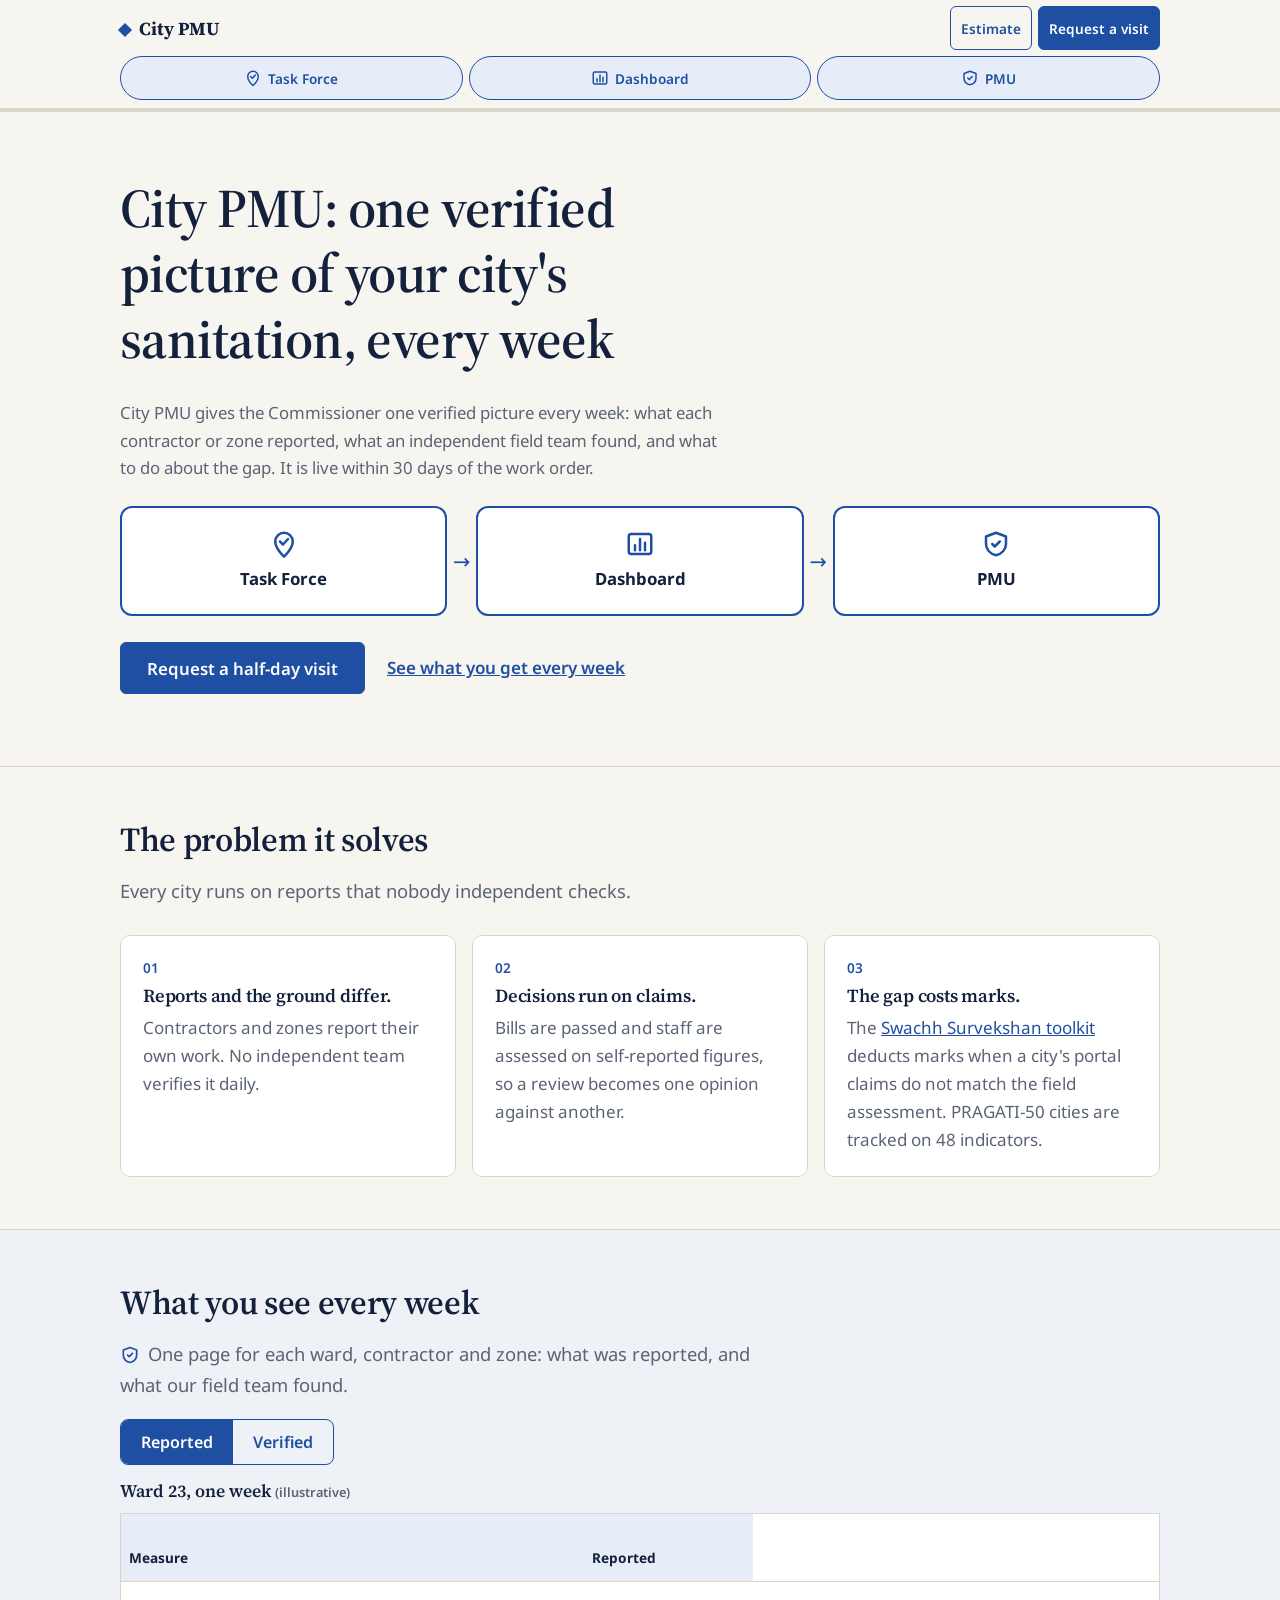
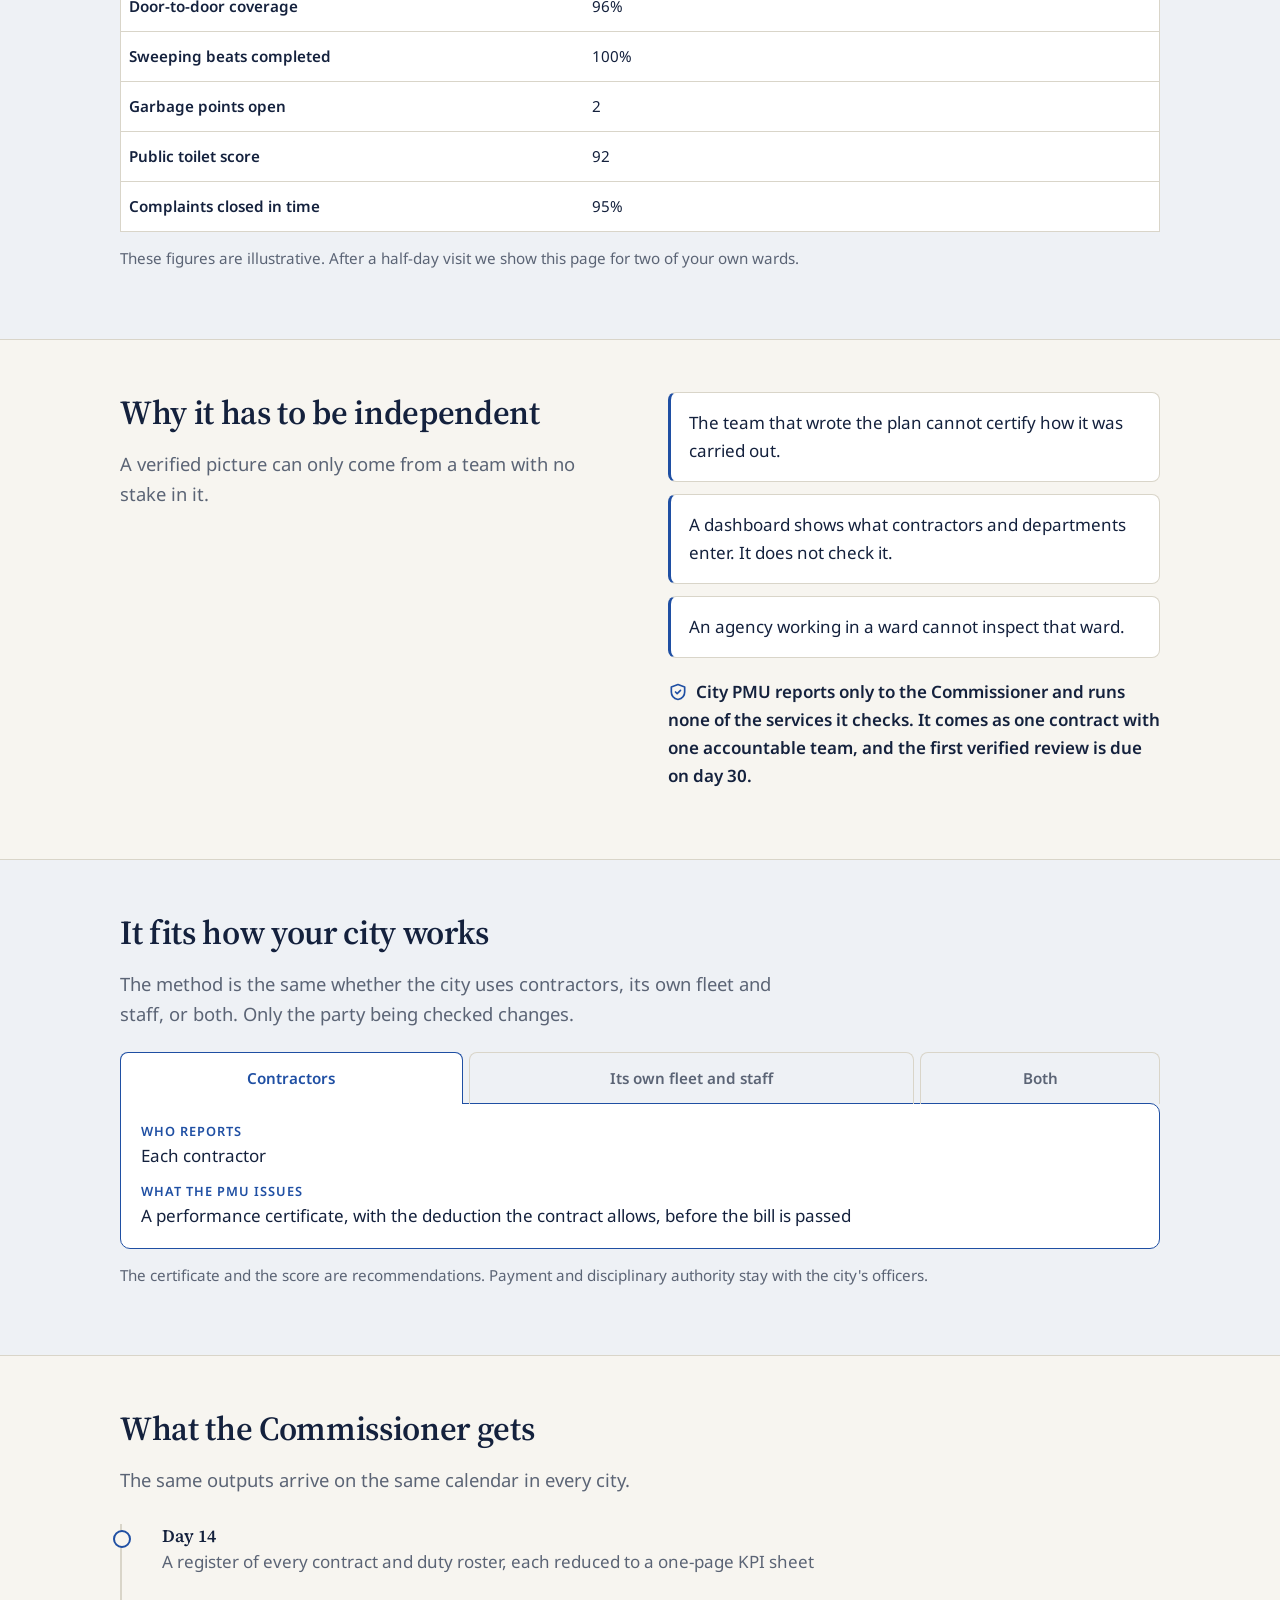
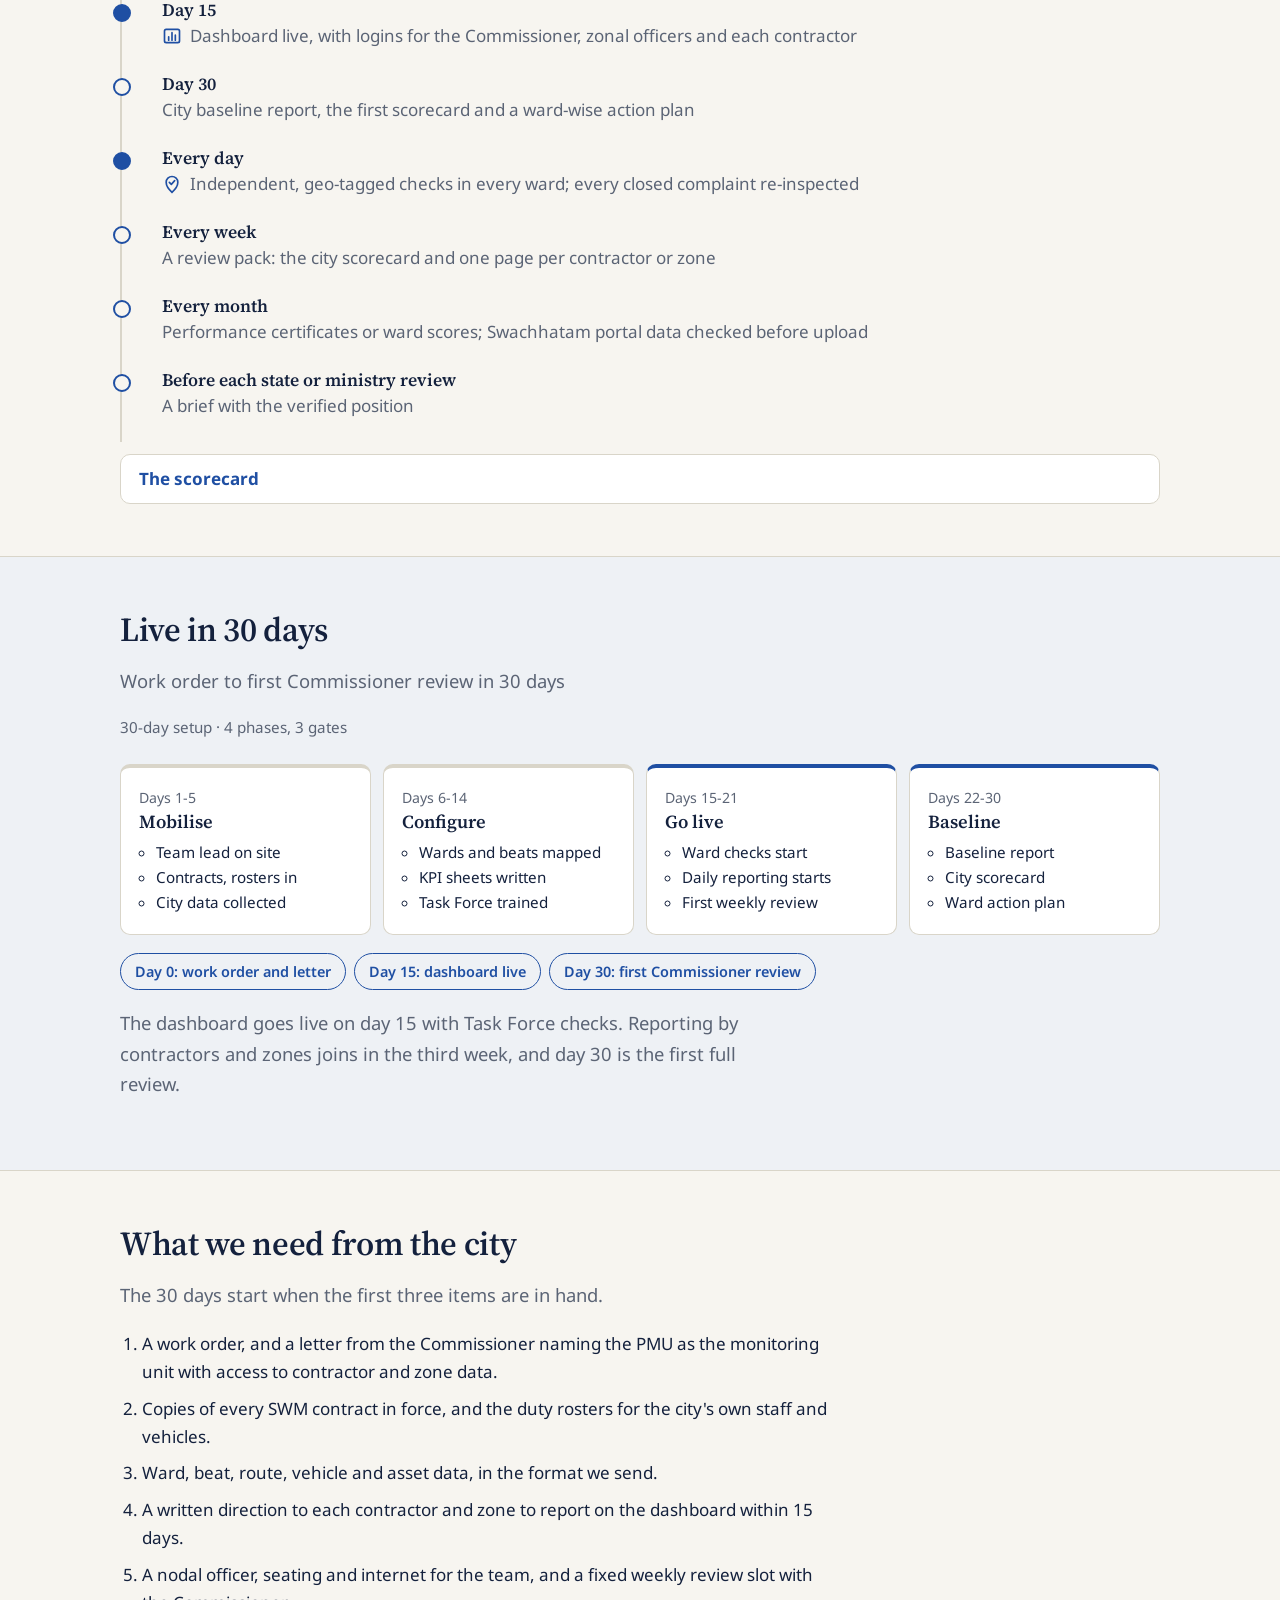
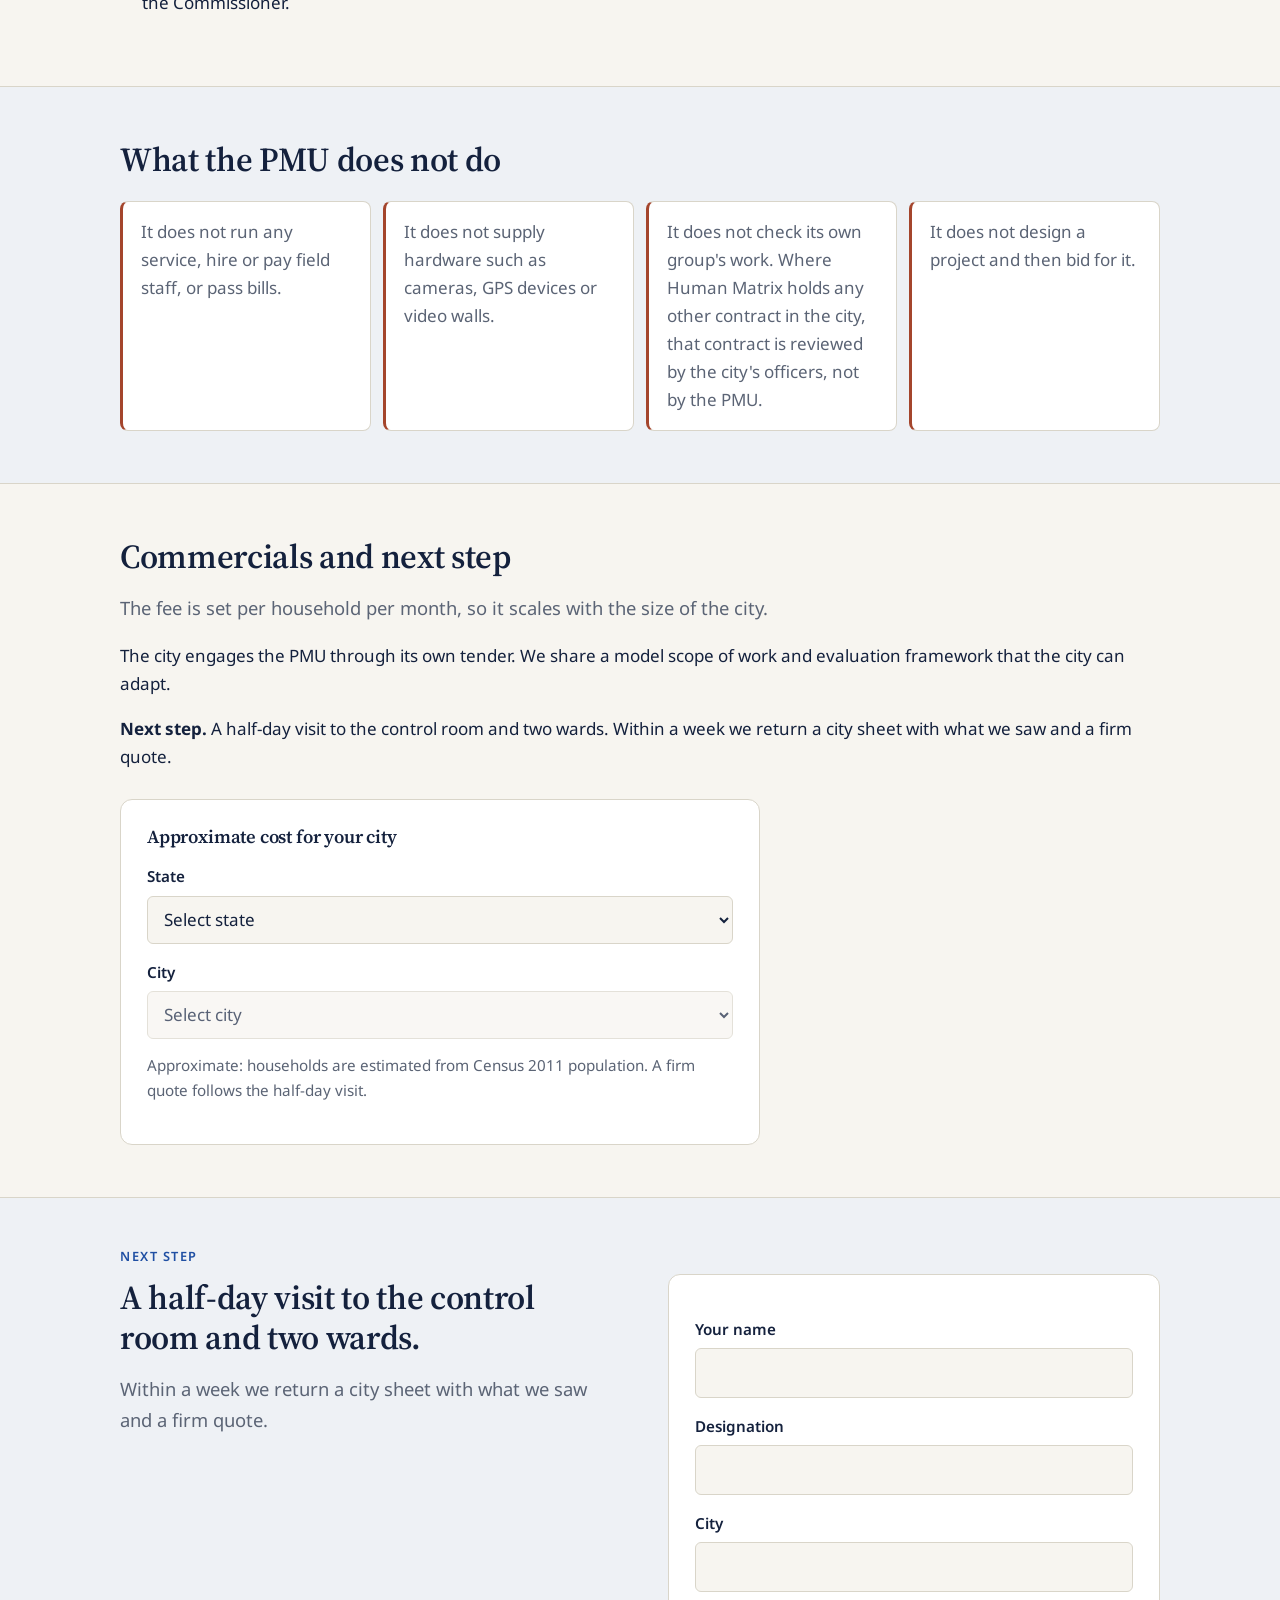
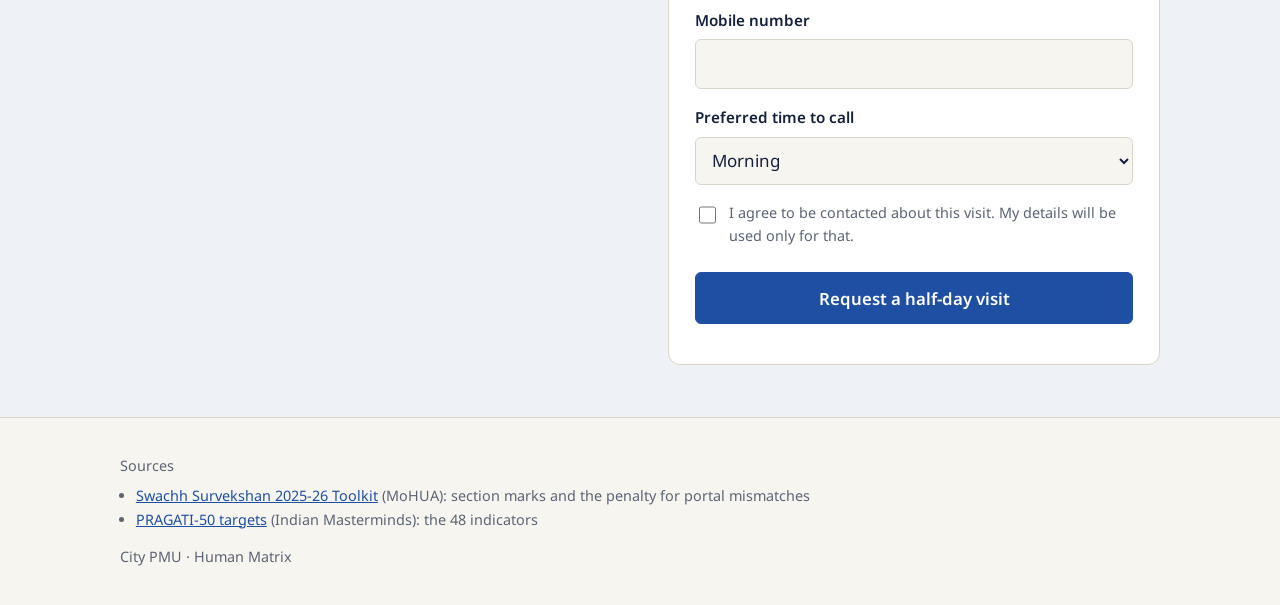
==== commit 4cc97e5e: "remodelled the website to make it aligned with the matrixtrack page" ====
--- a/site/index.html
+++ b/site/index.html
@@ -12,152 +12,219 @@
 <script>document.documentElement.classList.add('js')</script>
 </head>
 <body>
+<svg width="0" height="0" style="position:absolute" aria-hidden="true">
+  <symbol id="i-t" viewBox="0 0 24 24"><path d="M12 22s7-6.2 7-12a7 7 0 1 0-14 0c0 5.8 7 12 7 12z" fill="none" stroke="currentColor" stroke-width="2"/><path d="m8.8 10 2.4 2.4 4-4.4" fill="none" stroke="currentColor" stroke-width="2" stroke-linecap="round" stroke-linejoin="round"/></symbol>
+  <symbol id="i-d" viewBox="0 0 24 24"><rect x="3" y="4" width="18" height="16" rx="2" fill="none" stroke="currentColor" stroke-width="2"/><path d="M8 17v-4M12 17V8M16 17v-6" stroke="currentColor" stroke-width="2" stroke-linecap="round"/></symbol>
+  <symbol id="i-p" viewBox="0 0 24 24"><path d="M12 3 4 6v6c0 4.5 3.4 8 8 9 4.6-1 8-4.5 8-9V6z" fill="none" stroke="currentColor" stroke-width="2" stroke-linejoin="round"/><path d="M9 12l2 2 4-4" fill="none" stroke="currentColor" stroke-width="2" stroke-linecap="round" stroke-linejoin="round"/></symbol>
+</svg>
+
 <header class="top">
-  <div class="wrap">
+  <div class="wrap bar">
     <a class="brand" href="#top"><i></i><span data-brand></span></a>
     <div class="bar-actions">
-      <button id="lang" class="btn ghost" type="button" aria-label="Language">हिंदी</button>
-      <a class="btn" href="#visit" data-i18n="cta">Request a visit</a>
-    </div>
-  </div>
+      <a class="btn ghost sm" href="#estimate" data-i18n="est_link">Estimate</a>
+      <button id="lang" class="btn ghost sm" type="button" aria-label="Language">हिंदी</button>
+      <a class="btn sm" href="#visit" data-i18n="cta_s">Request a visit</a>
+    </div>
+  </div>
+  <nav class="wrap pillars" aria-label="Task Force, Dashboard, PMU">
+    <a href="#p-taskforce" data-p="t"><svg><use href="#i-t"/></svg><span data-i18n="pl_t">Task Force</span></a>
+    <a href="#p-dashboard" data-p="d"><svg><use href="#i-d"/></svg><span data-i18n="pl_d">Dashboard</span></a>
+    <a href="#independent" data-p="p"><svg><use href="#i-p"/></svg><span>PMU</span></a>
+  </nav>
+  <div class="prog" aria-hidden="true"><i id="prog"></i></div>
 </header>
 
 <main id="top">
-<section class="hero">
-  <div class="wrap hero-grid">
-    <div>
-      <h1 data-i18n="h1">One verified picture of your city's sanitation, every week</h1>
-      <p class="lede" data-i18n="lede">What each contractor or zone reported. What an independent field team found. What to do about the gap. Live within 30 days of the work order.</p>
-      <div class="cta">
-        <a class="btn" href="#visit" data-i18n="cta">Request a visit</a>
-        <a class="btn ghost" href="#thirty" data-i18n="seeplan">See the 30 days</a>
-      </div>
-    </div>
-    <div class="ward compact" id="ward">
-      <div class="ward-head">
-        <h3 data-i18n="w_title">Ward 23, one week</h3>
-        <span class="tag" data-i18n="illus">Illustrative</span>
-      </div>
-      <div class="legend"><span><b style="background:var(--reported)"></b><span data-i18n="rep">Reported</span></span><span><b style="background:var(--accent)"></b><span data-i18n="ver">Verified</span></span></div>
-      <div class="row" data-rep="96" data-ver="81" data-max="100" data-unit="%"><div class="name" data-i18n="m1">Door-to-door coverage</div><div class="tracks"></div><span class="gap" data-i18n="g1">15 points</span></div>
-      <div class="row" data-rep="100" data-ver="88" data-max="100" data-unit="%"><div class="name" data-i18n="m2">Sweeping beats completed</div><div class="tracks"></div><span class="gap" data-i18n="g2">12 points</span></div>
-      <div class="row" data-rep="2" data-ver="7" data-max="10" data-unit=""><div class="name" data-i18n="m3">Garbage points open</div><div class="tracks"></div><span class="gap" data-i18n="g3">5 more</span></div>
-      <div class="row" data-rep="92" data-ver="74" data-max="100" data-unit=""><div class="name" data-i18n="m4">Public toilet score</div><div class="tracks"></div><span class="gap" data-i18n="g4">18 points</span></div>
-      <div class="row" data-rep="95" data-ver="79" data-max="100" data-unit="%"><div class="name" data-i18n="m5">Complaints closed in time</div><div class="tracks"></div><span class="gap" data-i18n="g5">16 points</span></div>
-      <div class="ward-foot">
-        <span data-i18n="w_note">Illustrative figures. After a half-day visit we show this page for two of your own wards.</span>
-        <button class="btn ghost" id="reveal" type="button" data-i18n="reveal">Show what our field team found</button>
-      </div>
-    </div>
-  </div>
-</section>
-
-<section id="case" class="band">
-  <div class="wrap">
-    <div class="eyebrow center" data-i18n="k_eyebrow">How one case moves</div>
-    <h2 class="center" data-i18n="k_h">From a reported figure to a fix you can see.</h2>
-    <ol class="steps track" id="track">
-      <li><b data-i18n="k1">Reported</b><span data-i18n="k1x">The contractor or zone marks the work as done.</span></li>
-      <li><b data-i18n="k2">Checked on the ground</b><span data-i18n="k2x">An independent team photographs the spot, with the time and place on the photo.</span></li>
-      <li><b data-i18n="k3">Verified</b><span data-i18n="k3x">Recorded as clean or not clean, apart from what was reported.</span></li>
-      <li><b data-i18n="k4">Action required</b><span data-i18n="k4x">You send the case to the team that must fix it.</span></li>
-      <li><b data-i18n="k5">Fixed</b><span data-i18n="k5x">The team uploads a new photo of the same place.</span></li>
-      <li class="last"><b data-i18n="k6">Confirmed</b><span data-i18n="k6x">You check the photo. The ward score updates.</span></li>
-    </ol>
-    <div class="track-bar">
-      <p class="note" id="track-note" aria-live="polite"></p>
-      <button class="btn" id="track-next" type="button" data-i18n="k_next">Move to next step</button>
-      <a class="btn ghost" id="demo-link" href="#" hidden target="_blank" rel="noopener" data-i18n="k_demo">Open the clickable demo</a>
-    </div>
-    <p class="note center" data-i18n="k_note">Illustrative case. Every number opens the photos, place and time behind it.</p>
-  </div>
-</section>
-
-<section id="problem">
-  <div class="wrap">
-    <h2 class="center" data-i18n="p_h">Every city runs on reports that nobody independent checks.</h2>
+<section class="hero" data-p="tdp">
+  <div class="wrap">
+    <h1><span data-brand></span>: <span data-i18n="h1">one verified picture of your city's sanitation, every week</span></h1>
+    <p class="lede" data-i18n="lede"><span data-brand></span> gives the Commissioner one verified picture every week: what each contractor or zone reported, what an independent field team found, and what to do about the gap. It is live within 30 days of the work order.</p>
+    <ol class="system" aria-label="Task Force, Dashboard, PMU">
+      <li><a href="#p-taskforce"><svg><use href="#i-t"/></svg><b data-i18n="pl_t">Task Force</b></a></li>
+      <li class="arrow" aria-hidden="true">→</li>
+      <li><a href="#p-dashboard"><svg><use href="#i-d"/></svg><b data-i18n="pl_d">Dashboard</b></a></li>
+      <li class="arrow" aria-hidden="true">→</li>
+      <li><a href="#independent"><svg><use href="#i-p"/></svg><b>PMU</b></a></li>
+    </ol>
+    <div class="cta">
+      <a class="btn big" href="#visit" data-i18n="cta">Request a half-day visit</a>
+      <a class="textlink" href="#week" data-i18n="seeweek">See what you get every week</a>
+    </div>
+  </div>
+</section>
+
+<section id="problem" data-p="t">
+  <div class="wrap">
+    <h2 data-i18n="p_h">The problem it solves</h2>
+    <p class="lede" data-i18n="p_l">Every city runs on reports that nobody independent checks.</p>
     <div class="cols3">
       <div class="card"><div class="n">01</div><h3 data-i18n="p1h">Reports and the ground differ.</h3><p data-i18n="p1">Contractors and zones report their own work. No independent team verifies it daily.</p></div>
       <div class="card"><div class="n">02</div><h3 data-i18n="p2h">Decisions run on claims.</h3><p data-i18n="p2">Bills are passed and staff are assessed on self-reported figures, so a review becomes one opinion against another.</p></div>
-      <div class="card"><div class="n">03</div><h3 data-i18n="p3h">The gap costs marks.</h3><p data-i18n="p3">The Swachh Survekshan toolkit deducts marks when a city's portal claims do not match the field assessment.</p></div>
-    </div>
-  </div>
-</section>
-
-<section id="independent" class="band">
+      <div class="card"><div class="n">03</div><h3 data-i18n="p3h">The gap costs marks.</h3><p data-i18n="p3">The <a href="https://sbmurban.org/storage/app/media/pdf/Swachh%20Survekshan%202025-26%20Toolkit.pdf" target="_blank" rel="noopener">Swachh Survekshan toolkit</a> deducts marks when a city's portal claims do not match the field assessment. PRAGATI-50 cities are tracked on 48 indicators.</p></div>
+    </div>
+  </div>
+</section>
+
+<section id="week" class="band" data-p="tdp">
+  <div class="wrap">
+    <h2 data-i18n="w_h">What you see every week</h2>
+    <p class="lede"><svg class="ic"><use href="#i-p"/></svg><span data-i18n="w_l">One page for each ward, contractor and zone: what was reported, and what our field team found.</span></p>
+    <div class="ward" id="ward">
+      <div class="seg" role="group" aria-label="View">
+        <button type="button" id="b-rep" aria-pressed="true" data-i18n="rep">Reported</button>
+        <button type="button" id="b-ver" aria-pressed="false" data-i18n="ver">Verified</button>
+      </div>
+      <table class="tbl">
+        <caption><span data-i18n="w_cap">Ward 23, one week</span> <span class="tag" data-i18n="illus">(illustrative)</span></caption>
+        <thead><tr>
+          <th scope="col" data-i18n="w_col">Measure</th>
+          <th scope="col" data-i18n="rep">Reported</th>
+          <th scope="col" class="v"><span class="pl"><svg><use href="#i-t"/></svg><span data-i18n="pl_t">Task Force</span></span><span data-i18n="ver">Verified</span></th>
+          <th scope="col" class="v"><span class="pl"><svg><use href="#i-d"/></svg><span data-i18n="pl_d">Dashboard</span></span><span data-i18n="gap">Gap</span></th>
+        </tr></thead>
+        <tbody>
+          <tr><th scope="row" data-i18n="m1">Door-to-door coverage</th><td>96%</td><td class="v">81%</td><td class="v g" data-i18n="g1">15 points</td></tr>
+          <tr><th scope="row" data-i18n="m2">Sweeping beats completed</th><td>100%</td><td class="v">88%</td><td class="v g" data-i18n="g2">12 points</td></tr>
+          <tr><th scope="row" data-i18n="m3">Garbage points open</th><td>2</td><td class="v">7</td><td class="v g" data-i18n="g3">5 more</td></tr>
+          <tr><th scope="row" data-i18n="m4">Public toilet score</th><td>92</td><td class="v">74</td><td class="v g" data-i18n="g4">18 points</td></tr>
+          <tr><th scope="row" data-i18n="m5">Complaints closed in time</th><td>95%</td><td class="v">79%</td><td class="v g" data-i18n="g5">16 points</td></tr>
+        </tbody>
+      </table>
+    </div>
+    <p class="note"><span data-i18n="w_note">These figures are illustrative. After a half-day visit we show this page for two of your own wards.</span></p>
+  </div>
+</section>
+
+<section id="independent" data-p="p">
   <div class="wrap split">
     <div>
-      <div class="eyebrow" data-i18n="i_eyebrow">Why it has to be independent</div>
-      <h2 data-i18n="i_h">A verified picture can only come from a team with no stake in it.</h2>
-      <p class="lede" data-i18n="i4"><span data-brand></span> reports only to you and runs none of the services it checks. One contract, one accountable team.</p>
-    </div>
-    <ul class="ticks">
-      <li data-i18n="i1">The team that wrote the plan cannot certify how it was carried out.</li>
-      <li data-i18n="i2">A dashboard shows what contractors and departments enter. It does not check it.</li>
-      <li data-i18n="i3">An agency working in a ward cannot inspect that ward.</li>
+      <h2 data-i18n="i_h">Why it has to be independent</h2>
+      <p class="lede" data-i18n="i_l">A verified picture can only come from a team with no stake in it.</p>
+    </div>
+    <div>
+      <ul class="ticks">
+        <li data-i18n="i1">The team that wrote the plan cannot certify how it was carried out.</li>
+        <li data-i18n="i2">A dashboard shows what contractors and departments enter. It does not check it.</li>
+        <li data-i18n="i3">An agency working in a ward cannot inspect that ward.</li>
+      </ul>
+      <p class="closing"><svg class="ic"><use href="#i-p"/></svg><span data-i18n="i4"><span data-brand></span> reports only to the Commissioner and runs none of the services it checks. It comes as one contract with one accountable team, and the first verified review is due on day 30.</span></p>
+    </div>
+  </div>
+</section>
+
+<section id="fit" class="band" data-p="pd">
+  <div class="wrap">
+    <h2 data-i18n="f_h">It fits how your city works</h2>
+    <p class="lede" data-i18n="f_l">The method is the same whether the city uses contractors, its own fleet and staff, or both. Only the party being checked changes.</p>
+    <div class="tabs" id="tabs">
+      <div role="tablist" aria-label="Fit">
+        <button role="tab" type="button" data-i18n="f1a">Contractors</button>
+        <button role="tab" type="button" data-i18n="f2a">Its own fleet and staff</button>
+        <button role="tab" type="button" data-i18n="f3a">Both</button>
+      </div>
+      <div role="tabpanel" class="panel"><dl>
+        <dt data-i18n="f_who">Who reports</dt><dd data-i18n="f1b">Each contractor</dd>
+        <dt data-i18n="f_iss">What the PMU issues</dt><dd data-i18n="f1c">A performance certificate, with the deduction the contract allows, before the bill is passed</dd></dl></div>
+      <div role="tabpanel" class="panel"><dl>
+        <dt data-i18n="f_who">Who reports</dt><dd data-i18n="f2b">Each zone and ward supervisor</dd>
+        <dt data-i18n="f_iss">What the PMU issues</dt><dd data-i18n="f2c">A verified weekly score for every ward and supervisor</dd></dl></div>
+      <div role="tabpanel" class="panel"><dl>
+        <dt data-i18n="f_who">Who reports</dt><dd data-i18n="f3b">Contractors and zones</dd>
+        <dt data-i18n="f_iss">What the PMU issues</dt><dd data-i18n="f3c">Both, on one screen</dd></dl></div>
+    </div>
+    <p class="note" data-i18n="f_note">The certificate and the score are recommendations. Payment and disciplinary authority stay with the city's officers.</p>
+  </div>
+</section>
+
+<section id="gets" data-p="dt">
+  <div class="wrap">
+    <h2 data-i18n="g_h">What the Commissioner gets</h2>
+    <p class="lede" data-i18n="g_l">The same outputs arrive on the same calendar in every city.</p>
+    <ol class="timeline">
+      <li><b data-i18n="c1a">Day 14</b><span data-i18n="c1b">A register of every contract and duty roster, each reduced to a one-page KPI sheet</span></li>
+      <li id="p-dashboard" class="hl"><b data-i18n="c2a">Day 15</b><span><svg class="ic"><use href="#i-d"/></svg><span data-i18n="c2b">Dashboard live, with logins for the Commissioner, zonal officers and each contractor</span></span></li>
+      <li><b data-i18n="c3a">Day 30</b><span data-i18n="c3b">City baseline report, the first scorecard and a ward-wise action plan</span></li>
+      <li id="p-taskforce" class="hl"><b data-i18n="c4a">Every day</b><span><svg class="ic"><use href="#i-t"/></svg><span data-i18n="c4b">Independent, geo-tagged checks in every ward; every closed complaint re-inspected</span></span></li>
+      <li><b data-i18n="c5a">Every week</b><span data-i18n="c5b">A review pack: the city scorecard and one page per contractor or zone</span></li>
+      <li><b data-i18n="c6a">Every month</b><span data-i18n="c6b">Performance certificates or ward scores; Swachhatam portal data checked before upload</span></li>
+      <li><b data-i18n="c7a">Before each state or ministry review</b><span data-i18n="c7b">A brief with the verified position</span></li>
+    </ol>
+    <details class="score">
+      <summary data-i18n="s_h">The scorecard</summary>
+      <p data-i18n="s_l">Every measure is shown twice: as reported and as verified.</p>
+      <table class="tbl">
+        <thead><tr><th scope="col" data-i18n="s_a">Area</th><th scope="col" data-i18n="s_m">Measures</th></tr></thead>
+        <tbody>
+          <tr><th scope="row" data-i18n="s1a">Collection and transport</th><td data-i18n="s1b">Door-to-door coverage, source segregation, vehicle trips</td></tr>
+          <tr><th scope="row" data-i18n="s2a">Visible cleanliness</th><td data-i18n="s2b">Sweeping beats, garbage vulnerable points, litter bins, drains</td></tr>
+          <tr><th scope="row" data-i18n="s3a">Sanitation</th><td data-i18n="s3b">Public and community toilets</td></tr>
+          <tr><th scope="row" data-i18n="s4a">Processing</th><td data-i18n="s4b">Tonnes processed against tonnes received</td></tr>
+          <tr><th scope="row" data-i18n="s5a">Citizens</th><td data-i18n="s5b">Complaints closed in time, share reopened</td></tr>
+          <tr><th scope="row" data-i18n="s6a">Workforce</th><td data-i18n="s6b">Staff present against staff sanctioned or contracted</td></tr>
+          <tr><th scope="row" data-i18n="s7a">Awareness</th><td data-i18n="s7b">IEC activities held against planned</td></tr>
+        </tbody>
+      </table>
+      <p class="note" data-i18n="s_n">These measures cover seven of the ten Swachh Survekshan 2025-26 sections, which carry 8,000 of the 10,500 field marks.</p>
+    </details>
+  </div>
+</section>
+
+<section id="thirty" class="band" data-p="dt">
+  <div class="wrap">
+    <h2 data-i18n="t_h">Live in 30 days</h2>
+    <p class="lede" data-i18n="t_g">Work order to first Commissioner review in 30 days</p>
+    <p class="note" data-i18n="t_s">30-day setup · 4 phases, 3 gates</p>
+    <ol class="phases">
+      <li><small data-i18n="ph1d">Days 1-5</small><b data-i18n="ph1">Mobilise</b><ul><li data-i18n="ph1a">Team lead on site</li><li data-i18n="ph1b">Contracts, rosters in</li><li data-i18n="ph1c">City data collected</li></ul></li>
+      <li><small data-i18n="ph2d">Days 6-14</small><b data-i18n="ph2">Configure</b><ul><li data-i18n="ph2a">Wards and beats mapped</li><li data-i18n="ph2b">KPI sheets written</li><li data-i18n="ph2c">Task Force trained</li></ul></li>
+      <li class="gate"><small data-i18n="ph3d">Days 15-21</small><b data-i18n="ph3">Go live</b><ul><li data-i18n="ph3a">Ward checks start</li><li data-i18n="ph3b">Daily reporting starts</li><li data-i18n="ph3c">First weekly review</li></ul></li>
+      <li class="gate"><small data-i18n="ph4d">Days 22-30</small><b data-i18n="ph4">Baseline</b><ul><li data-i18n="ph4a">Baseline report</li><li data-i18n="ph4b">City scorecard</li><li data-i18n="ph4c">Ward action plan</li></ul></li>
+    </ol>
+    <ul class="miles">
+      <li data-i18n="mi1">Day 0: work order and letter</li>
+      <li data-i18n="mi2">Day 15: dashboard live</li>
+      <li data-i18n="mi3">Day 30: first Commissioner review</li>
     </ul>
-  </div>
-</section>
-
-<section id="fit">
-  <div class="wrap">
-    <div class="eyebrow center" data-i18n="f_eyebrow">It fits how your city works</div>
-    <h2 class="center" data-i18n="f_h">Contractors, your own staff, or both. Only the party being checked changes.</h2>
-    <div class="cols3">
-      <div class="card"><h3 data-i18n="f1a">Contractors</h3><p data-i18n="f1c">Each contractor reports. You receive a performance certificate, with the deduction the contract allows, before the bill is passed.</p></div>
-      <div class="card"><h3 data-i18n="f2a">Your own fleet and staff</h3><p data-i18n="f2c">Each zone and ward supervisor reports. You receive a verified weekly score for every ward and supervisor.</p></div>
-      <div class="card"><h3 data-i18n="f3a">Both</h3><p data-i18n="f3c">Contractors and zones on one screen.</p></div>
-    </div>
-    <p class="note center" data-i18n="f_note">Certificates and scores are recommendations. Payment and disciplinary authority stay with the city's officers.</p>
-  </div>
-</section>
-
-<section id="gets" class="band">
-  <div class="wrap">
-    <div class="eyebrow center" data-i18n="g_eyebrow">What you get</div>
-    <h2 class="center" data-i18n="g_h">The same outputs, on the same calendar, in every city.</h2>
-    <div class="cols4">
-      <div class="card"><div class="n" data-i18n="c4a">Every day</div><p data-i18n="c4b">Independent, geo-tagged checks in every ward; every closed complaint re-inspected.</p></div>
-      <div class="card"><div class="n" data-i18n="c5a">Every week</div><p data-i18n="c5b">A review pack: the city scorecard and one page per contractor or zone.</p></div>
-      <div class="card"><div class="n" data-i18n="c6a">Every month</div><p data-i18n="c6b">Performance certificates or ward scores; portal data checked before upload.</p></div>
-      <div class="card"><div class="n" data-i18n="c7a">Before each state or ministry review</div><p data-i18n="c7b">A brief with the verified position.</p></div>
-    </div>
-  </div>
-</section>
-
-<section id="thirty">
-  <div class="wrap">
-    <div class="eyebrow center" data-i18n="t_eyebrow">Live in 30 days</div>
-    <h2 class="center" data-i18n="t_h">From work order to first full review in 30 days</h2>
-    <ol class="steps">
-      <li><b data-i18n="ph1">Mobilise</b><small data-i18n="ph1d">Days 1-5</small><span data-i18n="ph1x">Team on site, contracts and city data in</span></li>
-      <li><b data-i18n="ph2">Configure</b><small data-i18n="ph2d">Days 6-14</small><span data-i18n="ph2x">Wards and beats mapped, Task Force trained</span></li>
-      <li class="gate"><b data-i18n="ph3">Go live</b><small data-i18n="ph3d">Days 15-21</small><span data-i18n="ph3x">Dashboard live, ward checks and daily reporting start</span></li>
-      <li class="gate last"><b data-i18n="ph4">Baseline</b><small data-i18n="ph4d">Days 22-30</small><span data-i18n="ph4x">Baseline report, city scorecard, ward action plan</span></li>
-    </ol>
-  </div>
-</section>
-
-<section id="not" class="band">
-  <div class="wrap">
-    <h2 class="center" data-i18n="x_h">What we do not do</h2>
+    <p class="lede" data-i18n="t_p">The dashboard goes live on day 15 with Task Force checks. Reporting by contractors and zones joins in the third week, and day 30 is the first full review.</p>
+  </div>
+</section>
+
+<section id="need" data-p="p">
+  <div class="wrap">
+    <h2 data-i18n="n_h">What we need from the city</h2>
+    <p class="lede" data-i18n="n_l">The 30 days start when the first three items are in hand.</p>
+    <ol class="list">
+      <li data-i18n="n1">A work order, and a letter from the Commissioner naming the PMU as the monitoring unit with access to contractor and zone data.</li>
+      <li data-i18n="n2">Copies of every SWM contract in force, and the duty rosters for the city's own staff and vehicles.</li>
+      <li data-i18n="n3">Ward, beat, route, vehicle and asset data, in the format we send.</li>
+      <li data-i18n="n4">A written direction to each contractor and zone to report on the dashboard within 15 days.</li>
+      <li data-i18n="n5">A nodal officer, seating and internet for the team, and a fixed weekly review slot with the Commissioner.</li>
+    </ol>
+  </div>
+</section>
+
+<section id="not" class="band" data-p="p">
+  <div class="wrap">
+    <h2 data-i18n="x_h">What the PMU does not do</h2>
     <ul class="chips">
-      <li data-i18n="x1">We do not run any service, hire or pay field staff, or pass bills.</li>
-      <li data-i18n="x2">We do not supply hardware such as cameras, GPS devices or video walls.</li>
-      <li data-i18n="x4">We do not design a project and then bid for it.</li>
+      <li data-i18n="x1">It does not run any service, hire or pay field staff, or pass bills.</li>
+      <li data-i18n="x2">It does not supply hardware such as cameras, GPS devices or video walls.</li>
+      <li data-i18n="x3">It does not check its own group's work. Where <span data-company></span> holds any other contract in the city, that contract is reviewed by the city's officers, not by the PMU.</li>
+      <li data-i18n="x4">It does not design a project and then bid for it.</li>
     </ul>
   </div>
 </section>
 <!-- PLACEHOLDER: "Why Human Matrix" credentials section stays out until the owner confirms them in writing. -->
 
-<section id="estimate">
-  <div class="wrap split">
-    <div>
-      <div class="eyebrow" data-i18n="e_eyebrow">Indicative estimate</div>
-      <h2 data-i18n="e_h">What it would cost for your city</h2>
-      <p class="lede" data-i18n="e_p">Priced per household per month, so it scales with the size of your city. Pick your state and city for an indicative figure.</p>
-    </div>
-    <div class="formcard" id="calc">
+<section id="next" data-p="pdt">
+  <div class="wrap">
+    <h2 data-i18n="e_h">Commercials and next step</h2>
+    <p class="lede" data-i18n="e_p">The fee is set per household per month, so it scales with the size of the city.</p>
+    <p data-i18n="e_p2">The city engages the PMU through its own tender. We share a model scope of work and evaluation framework that the city can adapt.</p>
+    <p><b data-i18n="e_nx">Next step.</b> <span data-i18n="e_nx2">A half-day visit to the control room and two wards. Within a week we return a city sheet with what we saw and a firm quote.</span></p>
+    <div class="formcard" id="estimate">
+      <h3 data-i18n="e_t">Approximate cost for your city</h3>
       <label for="c-state" data-i18n="e_state">State</label>
       <select id="c-state"><option value="" data-i18n="e_pick_s">Select state</option></select>
       <label for="c-city" data-i18n="e_city">City</label>
@@ -167,22 +234,23 @@
           <div><dt data-i18n="e_pop">Population (Census 2011)</dt><dd id="o-pop"></dd></div>
           <div><dt data-i18n="e_hh">Households (approx.)</dt><dd id="o-hh"></dd></div>
           <div><dt data-i18n="e_rate">Rate per household per month</dt><dd id="o-rate"></dd></div>
-          <div class="big"><dt data-i18n="e_month">Monthly fee, before GST</dt><dd id="o-fee"></dd></div>
-          <div><dt data-i18n="e_year">Annual value, before GST</dt><dd id="o-year"></dd></div>
+          <div class="big"><dt data-i18n="e_month">Monthly fee, before GST (approximate)</dt><dd id="o-fee"></dd></div>
+          <div><dt data-i18n="e_year">Annual value, before GST (approximate)</dt><dd id="o-year"></dd></div>
         </dl>
         <p class="note" id="o-min" hidden data-i18n="e_min">The monthly minimum applies to a city of this size.</p>
+        <a class="btn big" href="#visit" data-i18n="cta">Request a half-day visit</a>
       </div>
-      <p class="note" data-i18n="e_note">Indicative only: households are estimated from Census 2011 population. A firm quote follows the half-day visit.</p>
-    </div>
-  </div>
-</section>
-
-<section id="visit">
+      <p class="note" data-i18n="e_note">Approximate: households are estimated from Census 2011 population. A firm quote follows the half-day visit.</p>
+    </div>
+  </div>
+</section>
+
+<section id="visit" class="band" data-p="">
   <div class="wrap split">
     <div>
       <div class="eyebrow" data-i18n="v_eyebrow">Next step</div>
       <h2 data-i18n="v_h">A half-day visit to the control room and two wards.</h2>
-      <p class="lede" data-i18n="v_p">Within a week we return a city sheet with what we saw and a firm quote. Priced per household per month, so it scales with the size of your city.</p>
+      <p class="lede" data-i18n="v_p">Within a week we return a city sheet with what we saw and a firm quote.</p>
     </div>
     <form class="formcard" id="form" novalidate>
       <label for="f-name" data-i18n="l_name">Your name</label>
@@ -201,15 +269,22 @@
       </select>
       <div class="hp" aria-hidden="true"><label>Leave empty <input name="website" tabindex="-1" autocomplete="off"></label></div>
       <label class="check"><input type="checkbox" name="consent" required><span data-i18n="l_consent">I agree to be contacted about this visit. My details will be used only for that.</span></label>
-      <button class="btn" type="submit" style="margin-top:18px;width:100%" data-i18n="send">Request a visit</button>
+      <button class="btn big" type="submit" style="margin-top:18px;width:100%" data-i18n="send">Request a half-day visit</button>
       <div id="status" role="status" aria-live="polite"></div>
     </form>
   </div>
 </section>
 </main>
 
-<footer><div class="wrap"><span data-brand></span> · <span id="company"></span><br><span data-i18n="src">Sources: Swachh Survekshan 2025-26 Toolkit (MoHUA); PRAGATI-50 targets (Indian Masterminds)</span></div></footer>
-<a class="btn sticky" href="#visit" data-i18n="cta">Request a visit</a>
+<footer><div class="wrap">
+  <div data-i18n="src_h">Sources</div>
+  <ul>
+    <li><a href="https://sbmurban.org/storage/app/media/pdf/Swachh%20Survekshan%202025-26%20Toolkit.pdf" target="_blank" rel="noopener">Swachh Survekshan 2025-26 Toolkit</a> (MoHUA): <span data-i18n="src1">section marks and the penalty for portal mismatches</span></li>
+    <li><a href="https://indianmasterminds.com/tag/pragati-50/" target="_blank" rel="noopener">PRAGATI-50 targets</a> (Indian Masterminds): <span data-i18n="src2">the 48 indicators</span></li>
+  </ul>
+  <span data-brand></span> · <span data-company></span>
+</div></footer>
+<a class="btn sticky" id="sticky" href="#visit" data-i18n="cta">Request a half-day visit</a>
 
 <script src="config.js"></script>
 <script src="cities.js"></script>
--- a/site/styles.css
+++ b/site/styles.css
@@ -24,64 +24,27 @@
 .lede{font-size:1.15rem;color:var(--muted);max-width:60ch}
 
 header.top{position:sticky;top:0;z-index:20;background:color-mix(in srgb,var(--paper) 92%,transparent);backdrop-filter:blur(8px);border-bottom:1px solid var(--line)}
-header.top .wrap{display:flex;align-items:center;justify-content:space-between;height:60px;gap:12px}
 .brand{font:700 1.15rem var(--serif);color:var(--ink);text-decoration:none}
 .brand i{display:inline-block;width:10px;height:10px;background:var(--accent);transform:rotate(45deg);margin-right:9px}
 .bar-actions{display:flex;gap:10px;align-items:center}
-.btn{display:inline-flex;align-items:center;justify-content:center;min-height:44px;padding:0 22px;border-radius:6px;border:1px solid var(--accent);background:var(--accent);color:var(--accent-ink);font:600 1rem var(--sans);text-decoration:none;cursor:pointer}
+.btn{display:inline-flex;align-items:center;justify-content:center;min-height:44px;padding:0 16px;text-align:center;line-height:1.2;border-radius:6px;border:1px solid var(--accent);background:var(--accent);color:var(--accent-ink);font:600 1rem var(--sans);text-decoration:none;cursor:pointer}
 .btn:hover{filter:brightness(1.1)}
 .btn.ghost{background:transparent;color:var(--accent)}
 .btn[disabled]{opacity:.6;cursor:wait}
 #lang{display:none}
 
-.hero{padding:72px 0 56px;border:0}
-.hero h1{max-width:18ch}
-.hero .lede{margin:18px 0 28px}
-.hero .cta{display:flex;gap:12px;flex-wrap:wrap}
-.pill{display:inline-block;margin-top:26px;font-size:.92rem;color:var(--muted);border-left:3px solid var(--accent);padding-left:12px}
 
 .cols3{display:grid;gap:16px;grid-template-columns:repeat(auto-fit,minmax(250px,1fr));margin-top:28px}
 .card{background:var(--card);border:1px solid var(--line);border-radius:10px;padding:22px}
 .card h3{margin-bottom:.4em}.card p{margin:0;color:var(--muted)}
 .card .n{font:600 .85rem var(--sans);color:var(--accent);margin-bottom:8px}
 
-/* ward gap */
-.ward{background:var(--card);border:1px solid var(--line);border-radius:12px;padding:22px;margin-top:26px}
-.ward-head{display:flex;justify-content:space-between;align-items:center;flex-wrap:wrap;gap:12px;margin-bottom:8px}
-.ward-head h3{margin:0}
-.tag{font:600 .75rem var(--sans);letter-spacing:.08em;text-transform:uppercase;border:1px solid var(--line);border-radius:99px;padding:4px 10px;color:var(--muted)}
-.legend{display:flex;gap:18px;font-size:.88rem;color:var(--muted);margin:6px 0 14px}
-.legend b{display:inline-block;width:12px;height:12px;border-radius:3px;margin-right:6px;vertical-align:-1px}
-.row{display:grid;grid-template-columns:1fr;gap:8px;padding:14px 0;border-top:1px solid var(--line)}
-.row .name{font-weight:600}
-.tracks{display:grid;gap:8px}
-.track{display:grid;grid-template-columns:1fr auto;align-items:center;gap:12px}
-.bar{height:12px;background:var(--accent-soft);border-radius:6px;overflow:hidden}
-.bar span{display:block;height:100%;width:var(--w);border-radius:6px;transition:width .9s cubic-bezier(.2,.7,.2,1)}
-.rep .bar span{background:var(--reported)}
-.ver .bar span{background:var(--accent)}
-.track em{font-style:normal;font-variant-numeric:tabular-nums;min-width:3.2ch;text-align:right;font-weight:600}
-.gap{justify-self:start;font:600 .85rem var(--sans);color:var(--warn);background:color-mix(in srgb,var(--warn) 12%,transparent);padding:2px 10px;border-radius:99px}
-.js .ward:not(.revealed) .ver .bar span{width:0}
-.js .ward:not(.revealed) .ver em,.js .ward:not(.revealed) .gap{visibility:hidden}
-.ward-foot{display:flex;justify-content:space-between;gap:14px;flex-wrap:wrap;align-items:center;margin-top:16px;font-size:.9rem;color:var(--muted)}
-@media(min-width:720px){.row{grid-template-columns:230px 1fr 110px;align-items:center}.gap{justify-self:end}}
-
 /* tables */
 .tbl{width:100%;border-collapse:collapse;margin-top:24px;background:var(--card);border:1px solid var(--line);font-size:.97rem}
 .tbl th,.tbl td{text-align:left;padding:14px 16px;border-top:1px solid var(--line);vertical-align:top}
 .tbl thead th{background:var(--accent-soft);border-top:0;font-size:.82rem;letter-spacing:.06em;text-transform:uppercase}
 .tbl td:first-child{font-weight:600}
-@media(max-width:640px){.tbl,.tbl tbody,.tbl tr,.tbl td{display:block}.tbl thead{display:none}.tbl tr{border-top:1px solid var(--line);padding:12px 16px}.tbl td{border:0;padding:2px 0}.tbl td:first-child{color:var(--accent)}}
 .note{font-size:.95rem;color:var(--muted);margin-top:14px}
-
-/* timeline */
-.phases{display:grid;gap:14px;grid-template-columns:repeat(auto-fit,minmax(220px,1fr));margin-top:28px}
-.phase{background:var(--card);border:1px solid var(--line);border-radius:10px;padding:20px}
-.phase small{color:var(--muted);display:block;margin:-.3em 0 .8em}
-.phase ul{margin:0;padding-left:1.1em}
-.gates{display:flex;justify-content:space-between;flex-wrap:wrap;gap:8px;margin-top:20px;padding-top:16px;border-top:2px solid var(--line);font-size:.92rem;color:var(--muted)}
-.gates b{color:var(--ink)}.gates .last{color:var(--accent);font-weight:700}
 
 .list{padding-left:1.2em}.list li{margin:.5em 0;max-width:70ch}
 .neg .card{border-left:3px solid var(--warn)}
@@ -100,47 +63,118 @@
 @media(min-width:720px){.sticky{display:none}footer{padding-bottom:36px}}
 @media(prefers-reduced-motion:reduce){*{transition:none!important;scroll-behavior:auto}}
 
-/* landing layout */
-.center{text-align:center}
-.eyebrow.center,.note.center{margin-left:auto;margin-right:auto}
-h2.center{max-width:26ch;margin-left:auto;margin-right:auto}
-.hero{padding:56px 0 64px}
-.hero-grid{display:grid;gap:36px;align-items:center}
-.hero .ward{margin:0}
-.compact .row{grid-template-columns:1fr!important}
-.compact .gap{justify-self:start!important}
-.compact .row{padding:11px 0}
-.band{background:color-mix(in srgb,var(--accent-soft) 55%,var(--paper))}
-.split{display:grid;gap:32px;align-items:start}
-.ticks{list-style:none;margin:0;padding:0;display:grid;gap:12px}
-.ticks li{background:var(--card);border:1px solid var(--line);border-left:3px solid var(--accent);border-radius:8px;padding:16px 18px}
-.cols4{display:grid;gap:16px;grid-template-columns:repeat(auto-fit,minmax(220px,1fr));margin-top:28px}
-.chips{list-style:none;margin:24px 0 0;padding:0;display:grid;gap:12px;grid-template-columns:repeat(auto-fit,minmax(240px,1fr))}
-.chips li{background:var(--card);border:1px solid var(--line);border-left:3px solid var(--warn);border-radius:8px;padding:16px 18px;color:var(--muted)}
-.steps{list-style:none;margin:32px 0 0;padding:0;display:grid;gap:14px;grid-template-columns:repeat(auto-fit,minmax(210px,1fr));counter-reset:s}
-.steps li{position:relative;background:var(--card);border:1px solid var(--line);border-radius:10px;padding:20px 20px 18px;counter-increment:s}
-.steps li::before{content:counter(s);position:absolute;top:-14px;left:18px;width:28px;height:28px;border-radius:50%;background:var(--paper);border:2px solid var(--line);font:700 .85rem/24px var(--sans);text-align:center;color:var(--muted)}
-.steps li.gate::before{border-color:var(--accent);color:var(--accent)}
-.steps li.last{background:var(--accent);color:var(--accent-ink);border-color:var(--accent)}
-.steps li.last::before{background:var(--accent-ink);border-color:var(--accent-ink);color:var(--accent)}
-.track{grid-template-columns:repeat(auto-fit,minmax(150px,1fr))}
-@media (max-width:520px){.track{grid-template-columns:1fr}}
-.track li{opacity:.55;transition:opacity .3s,border-color .3s}
-.track li.done{opacity:1}.track li.done::before{background:var(--accent);border-color:var(--accent);color:var(--accent-ink)}
-.track li.now{opacity:1;border-color:var(--accent);box-shadow:0 0 0 2px var(--accent)}
-.track-bar{display:flex;flex-wrap:wrap;align-items:center;gap:12px;margin-top:22px}
-.track-bar .note{flex:1 1 260px;margin:0;min-height:3em}
-@media (prefers-reduced-motion:reduce){.track li{transition:none}}
-.steps b{display:block;font:600 1.15rem var(--serif)}
-.steps small{display:block;opacity:.75;margin-bottom:8px}
-.steps span{font-size:.95rem}
-@media(min-width:900px){
-  .hero-grid{grid-template-columns:1.05fr .95fr;gap:56px}
-  .split{grid-template-columns:1fr 1fr;gap:56px}
-}
-
 .est{margin:22px 0 0}
 .est div{display:flex;justify-content:space-between;gap:16px;padding:10px 0;border-top:1px solid var(--line)}
 .est dt{font-size:.95rem}.est dd{margin:0;font-weight:600;text-align:right}
 .est .big dd{font-size:1.5rem;color:var(--accent)}
 #calc .note{margin-top:14px}
+
+/* header */
+header.top .bar{display:flex;align-items:center;justify-content:space-between;min-height:56px;gap:8px}
+.bar-actions{gap:6px}
+.btn.sm{padding:0 10px;font-size:.85rem;white-space:nowrap}
+.pillars{display:flex;gap:6px;padding-bottom:8px}
+.pillars a{flex:1;display:flex;align-items:center;justify-content:center;gap:6px;min-height:44px;border:1px solid var(--line);border-radius:99px;font:600 .85rem var(--sans);color:var(--muted);text-decoration:none;background:var(--card)}
+.pillars a.on{background:var(--accent-soft);border-color:var(--accent);color:var(--accent)}
+.pillars svg{width:18px;height:18px;flex:none}
+.prog{height:3px;background:var(--line)}.prog i{display:block;height:100%;width:0;background:var(--accent)}
+html{scroll-padding-top:130px}
+
+/* sections */
+.center{text-align:center}
+.hero{padding:36px 0 44px;border:0}
+.hero h1{max-width:22ch}
+.hero .lede{margin:0 0 24px;font-size:1.05rem}
+.system{list-style:none;margin:0 0 26px;padding:0;display:flex;align-items:stretch;gap:6px}
+.system li{flex:1}
+.system .arrow{flex:0 0 auto;align-self:center;color:var(--accent);font-size:1.3rem}
+.system a{display:flex;flex-direction:column;align-items:center;justify-content:center;gap:6px;min-height:84px;padding:10px 6px;background:var(--card);border:2px solid var(--accent);border-radius:12px;color:var(--ink);text-decoration:none;text-align:center;font-size:.95rem}
+.system svg{width:30px;height:30px;color:var(--accent)}
+.cta{display:flex;gap:14px 22px;flex-wrap:wrap;align-items:center}
+.btn.big{min-height:52px;padding:0 26px;font-size:1.05rem}
+.textlink{font-weight:600;min-height:44px;display:inline-flex;align-items:center}
+.ic{width:20px;height:20px;color:var(--accent);vertical-align:-4px;margin-right:8px;flex:none}
+.band{background:color-mix(in srgb,var(--accent-soft) 55%,var(--paper))}
+.split{display:grid;gap:28px;align-items:start}
+.cols3{display:grid;gap:16px;grid-template-columns:repeat(auto-fit,minmax(250px,1fr));margin-top:28px}
+section:not(.hero){padding:52px 0}
+
+/* ward table */
+.seg{display:none;border:1px solid var(--accent);border-radius:8px;overflow:hidden;margin-bottom:14px}
+.js .seg{display:inline-flex}
+.seg button{min-height:44px;padding:0 20px;border:0;background:transparent;color:var(--accent);font:600 1rem var(--sans);cursor:pointer}
+.seg button[aria-pressed=true]{background:var(--accent);color:var(--accent-ink)}
+.ward .tbl{margin-top:0;font-size:.95rem}
+.ward caption{text-align:left;font:600 1.1rem var(--serif);padding:0 0 10px}
+.tag{font:600 .8rem var(--sans);color:var(--muted)}
+.ward .tbl th,.ward .tbl td{padding:12px 8px;display:table-cell;border-top:1px solid var(--line)}
+.ward .tbl thead{display:table-header-group}
+.ward .tbl thead th{text-transform:none;letter-spacing:0;font-size:.85rem;vertical-align:bottom}
+.ward .tbl tr{display:table-row;padding:0}
+.ward .tbl,.ward .tbl tbody{display:table}
+.ward .tbl tbody{display:table-row-group}
+.ward .tbl tbody th{font-weight:600}
+.ward td{font-variant-numeric:tabular-nums;color:var(--ink);font-weight:400}
+.pl{display:flex;align-items:center;gap:4px;color:var(--accent);font-size:.72rem;margin-bottom:2px}
+.pl svg{width:15px;height:15px;flex:none}
+.ward .g{color:var(--warn);font-weight:600}
+.js .ward:not(.verified) .v{visibility:hidden}
+.ward.verified td.v:not(.g){color:var(--accent);font-weight:700}
+@media(max-width:640px){.ward .tbl{font-size:.85rem}.ward .tbl th[scope=col]:first-child{width:34%}}
+
+/* independent */
+.ticks{list-style:none;margin:0;padding:0;display:grid;gap:12px}
+.ticks li{background:var(--card);border:1px solid var(--line);border-left:3px solid var(--accent);border-radius:8px;padding:16px 18px}
+.closing{margin-top:20px;font-weight:600}
+
+/* tabs */
+.tabs [role=tablist]{gap:6px;margin:22px 0 0}
+.js .tabs [role=tablist]{display:grid;grid-template-columns:1fr 1.3fr .7fr}
+.tabs [role=tab]{min-height:52px;padding:6px 8px;line-height:1.25;border:1px solid var(--line);border-bottom:0;border-radius:8px 8px 0 0;background:transparent;color:var(--muted);font:600 .95rem var(--sans);cursor:pointer}
+.tabs [role=tab][aria-selected=true]{background:var(--card);color:var(--accent);border-color:var(--accent)}
+.panel{background:var(--card);border:1px solid var(--line);border-radius:10px;padding:18px 20px;margin-top:12px}
+.js .panel{border-color:var(--accent);border-radius:0 10px 10px 10px;margin-top:-1px}
+.panel dl{margin:0}.panel dt{font:600 .8rem var(--sans);letter-spacing:.08em;text-transform:uppercase;color:var(--accent);margin-top:12px}
+.panel dt:first-child{margin-top:0}.panel dd{margin:2px 0 0}
+.panel[hidden]{display:none}
+
+[role=tablist]{display:none}
+
+/* timeline */
+.timeline{list-style:none;margin:28px 0 0;padding:0 0 0 22px;border-left:2px solid var(--line)}
+.timeline li{position:relative;padding:0 0 22px 18px}
+.timeline li::before{content:"";position:absolute;left:-31px;top:6px;width:14px;height:14px;border-radius:50%;background:var(--paper);border:2px solid var(--accent)}
+.timeline li.hl::before{background:var(--accent)}
+.timeline b{display:block;font:600 1.1rem var(--serif)}
+.timeline span{color:var(--muted)}
+.timeline li:target b{color:var(--accent)}
+.score{margin-top:12px;background:var(--card);border:1px solid var(--line);border-radius:10px;padding:0 18px}
+.score summary{min-height:48px;display:flex;align-items:center;font-weight:700;cursor:pointer;color:var(--accent)}
+.score[open] summary{border-bottom:1px solid var(--line);margin-bottom:12px}
+.score .tbl{margin-top:8px}
+
+/* 30 days */
+.phases{list-style:none;margin:24px 0 0;padding:0;display:grid;gap:12px;grid-template-columns:repeat(auto-fit,minmax(200px,1fr))}
+.phases>li{background:var(--card);border:1px solid var(--line);border-radius:10px;padding:18px;border-top:4px solid var(--line)}
+.phases>li.gate{border-top-color:var(--accent)}
+.phases small{display:block;color:var(--muted)}
+.phases b{display:block;font:600 1.15rem var(--serif);margin-bottom:6px}
+.phases ul{margin:0;padding-left:1.1em;font-size:.95rem}
+.miles{list-style:none;margin:18px 0;padding:0;display:flex;flex-wrap:wrap;gap:8px}
+.miles li{border:1px solid var(--accent);color:var(--accent);border-radius:99px;padding:6px 14px;font-weight:600;font-size:.9rem}
+
+/* misc */
+.chips{list-style:none;margin:22px 0 0;padding:0;display:grid;gap:12px;grid-template-columns:repeat(auto-fit,minmax(240px,1fr))}
+.chips li{background:var(--card);border:1px solid var(--line);border-left:3px solid var(--warn);border-radius:8px;padding:16px 18px;color:var(--muted)}
+.list{padding-left:1.3em;margin-top:20px}
+#estimate{margin-top:28px}
+#estimate .btn.big{width:100%;margin-top:16px}
+footer ul{margin:6px 0 14px;padding-left:1.1em}
+.sticky{transition:opacity .2s}.sticky.off{opacity:0;pointer-events:none}
+@media(min-width:900px){
+  .split{grid-template-columns:1fr 1fr;gap:56px}
+  .hero{padding:64px 0 72px}
+  .system a{min-height:110px;font-size:1.05rem}
+}
+@media(prefers-reduced-motion:reduce){.sticky{transition:none}}
+.brand{white-space:nowrap}
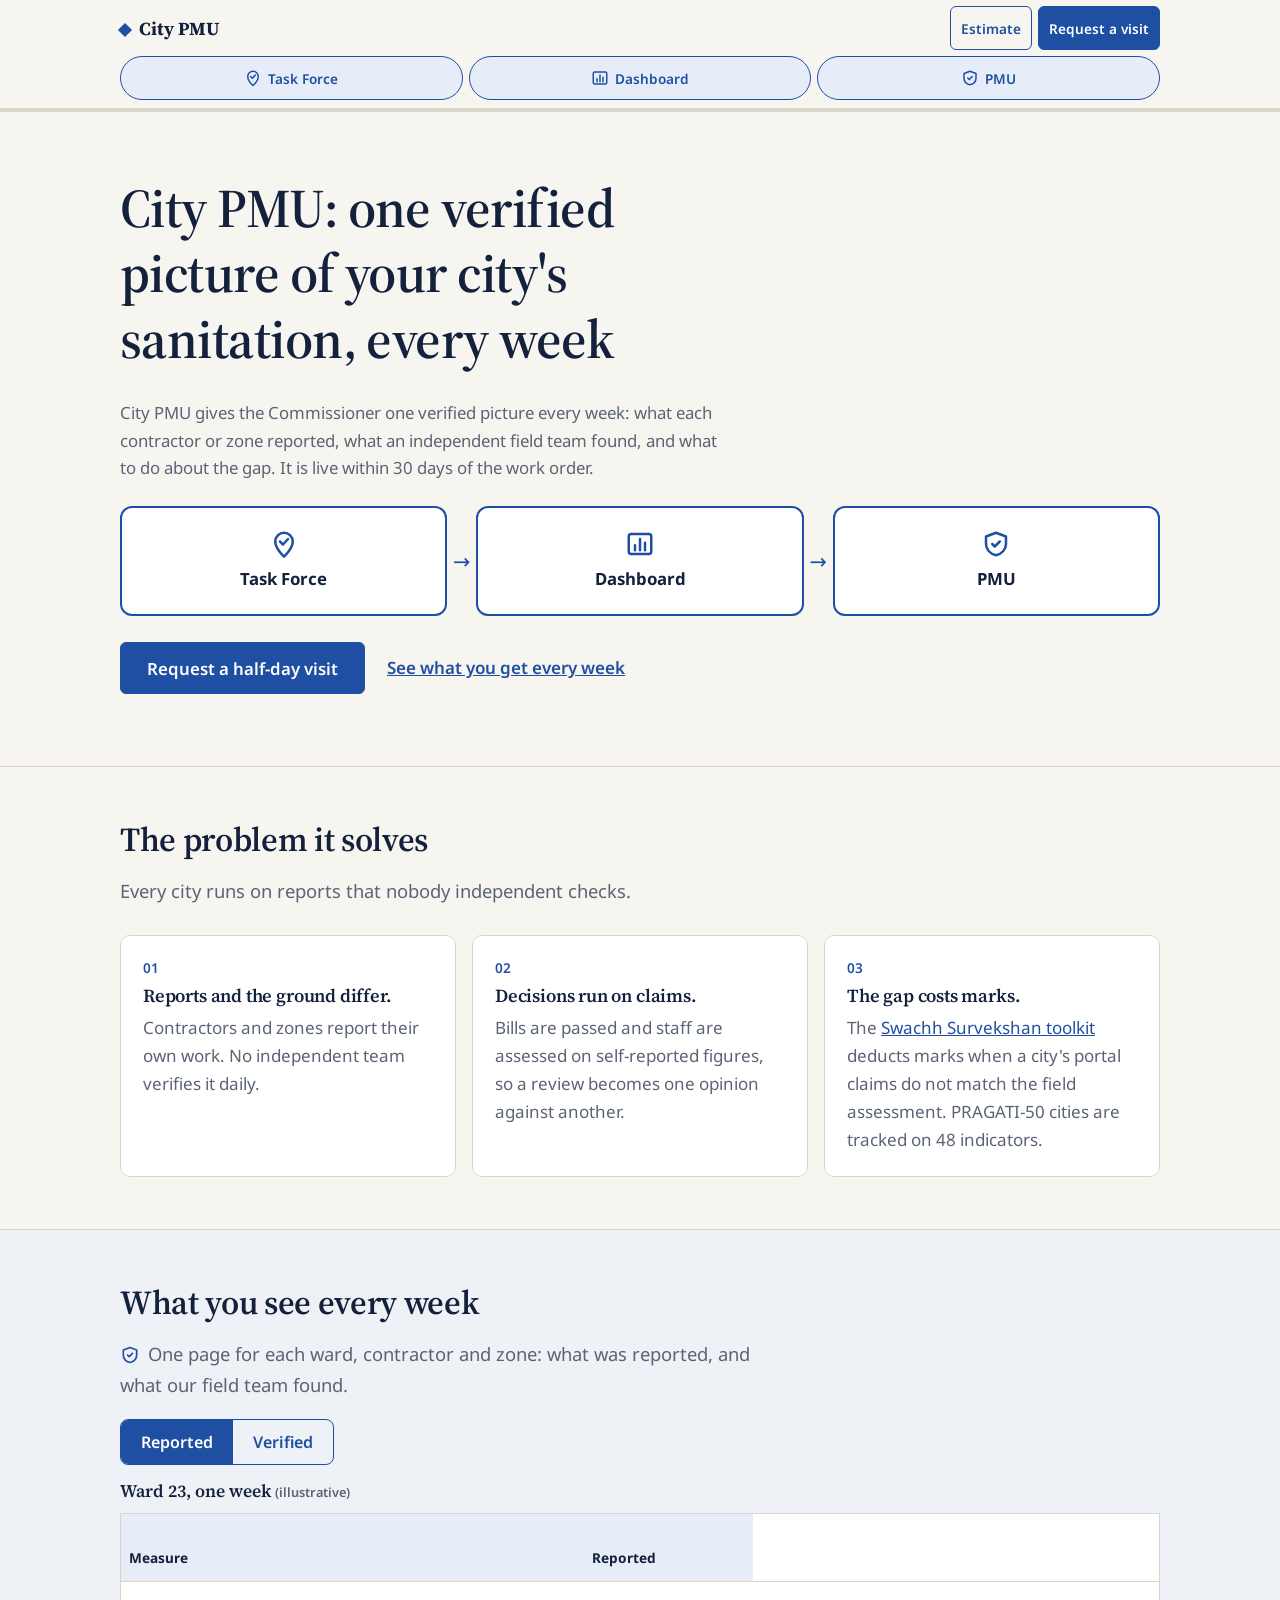
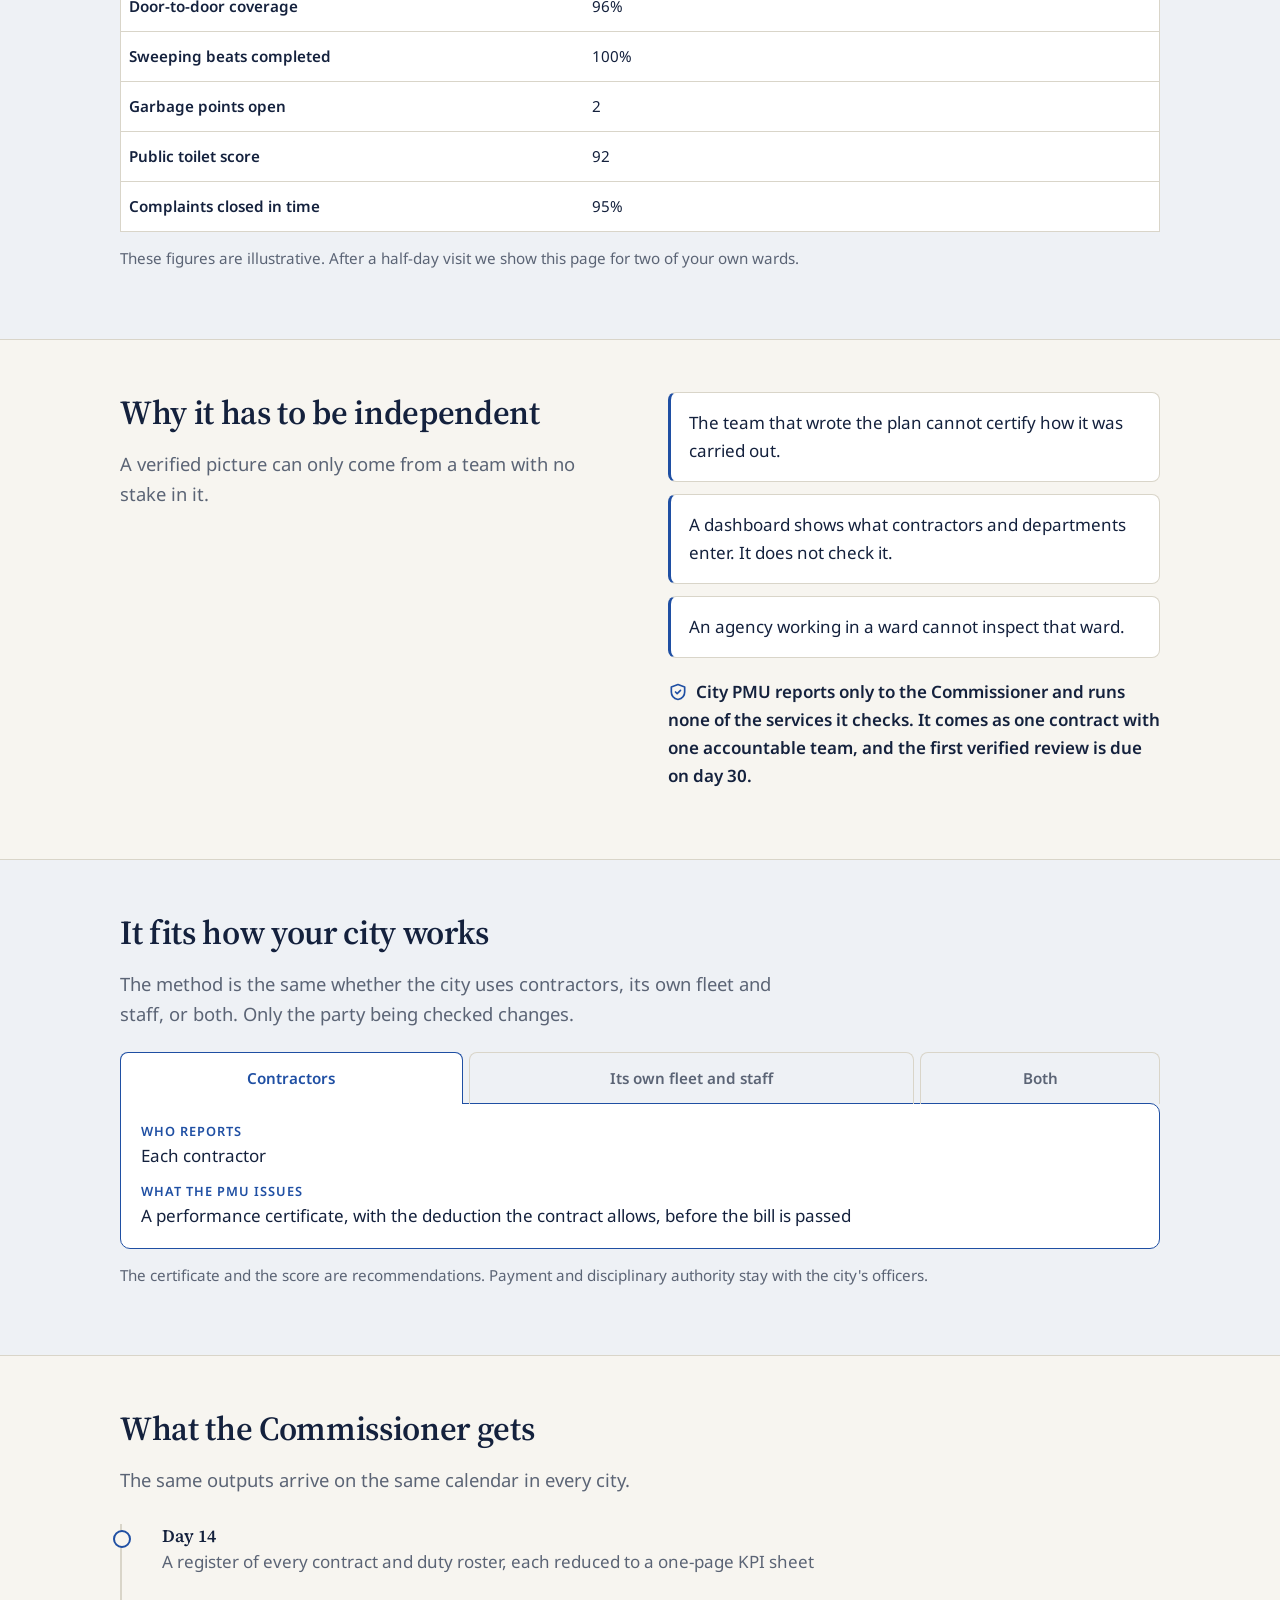
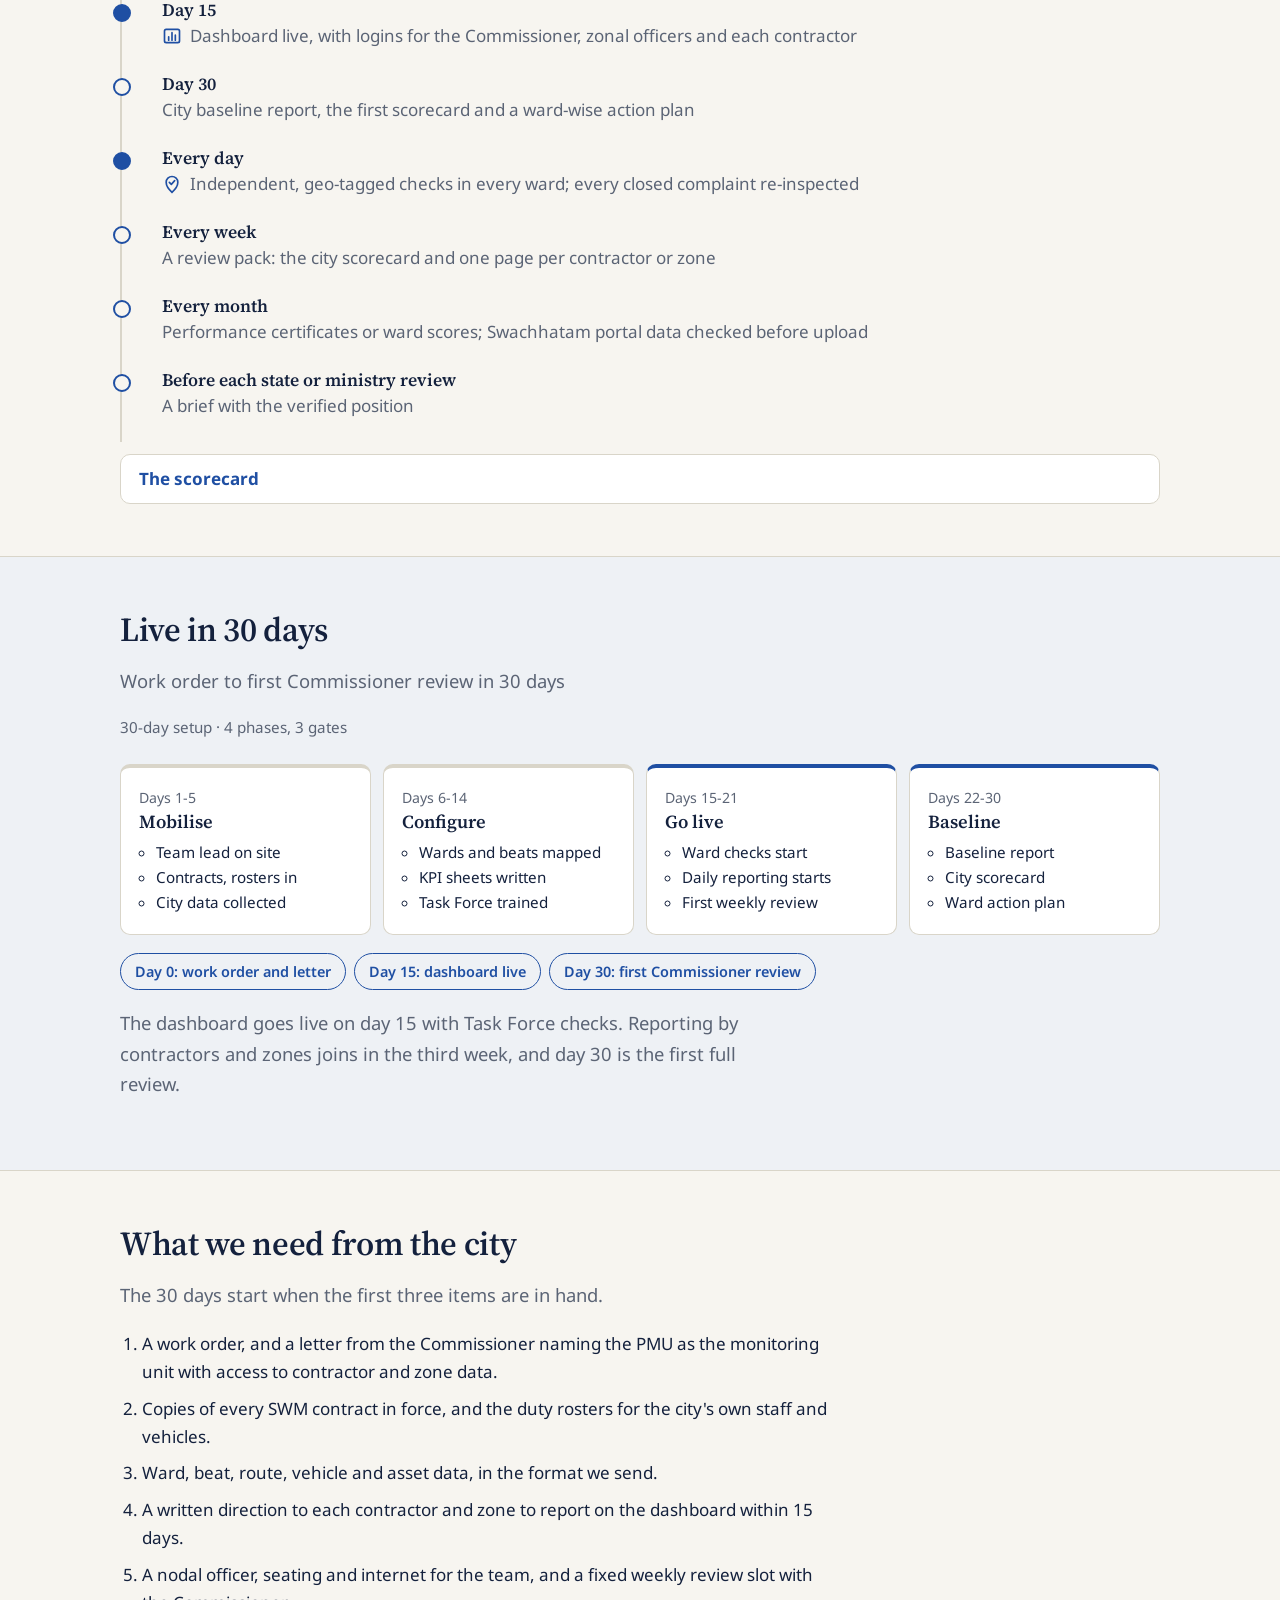
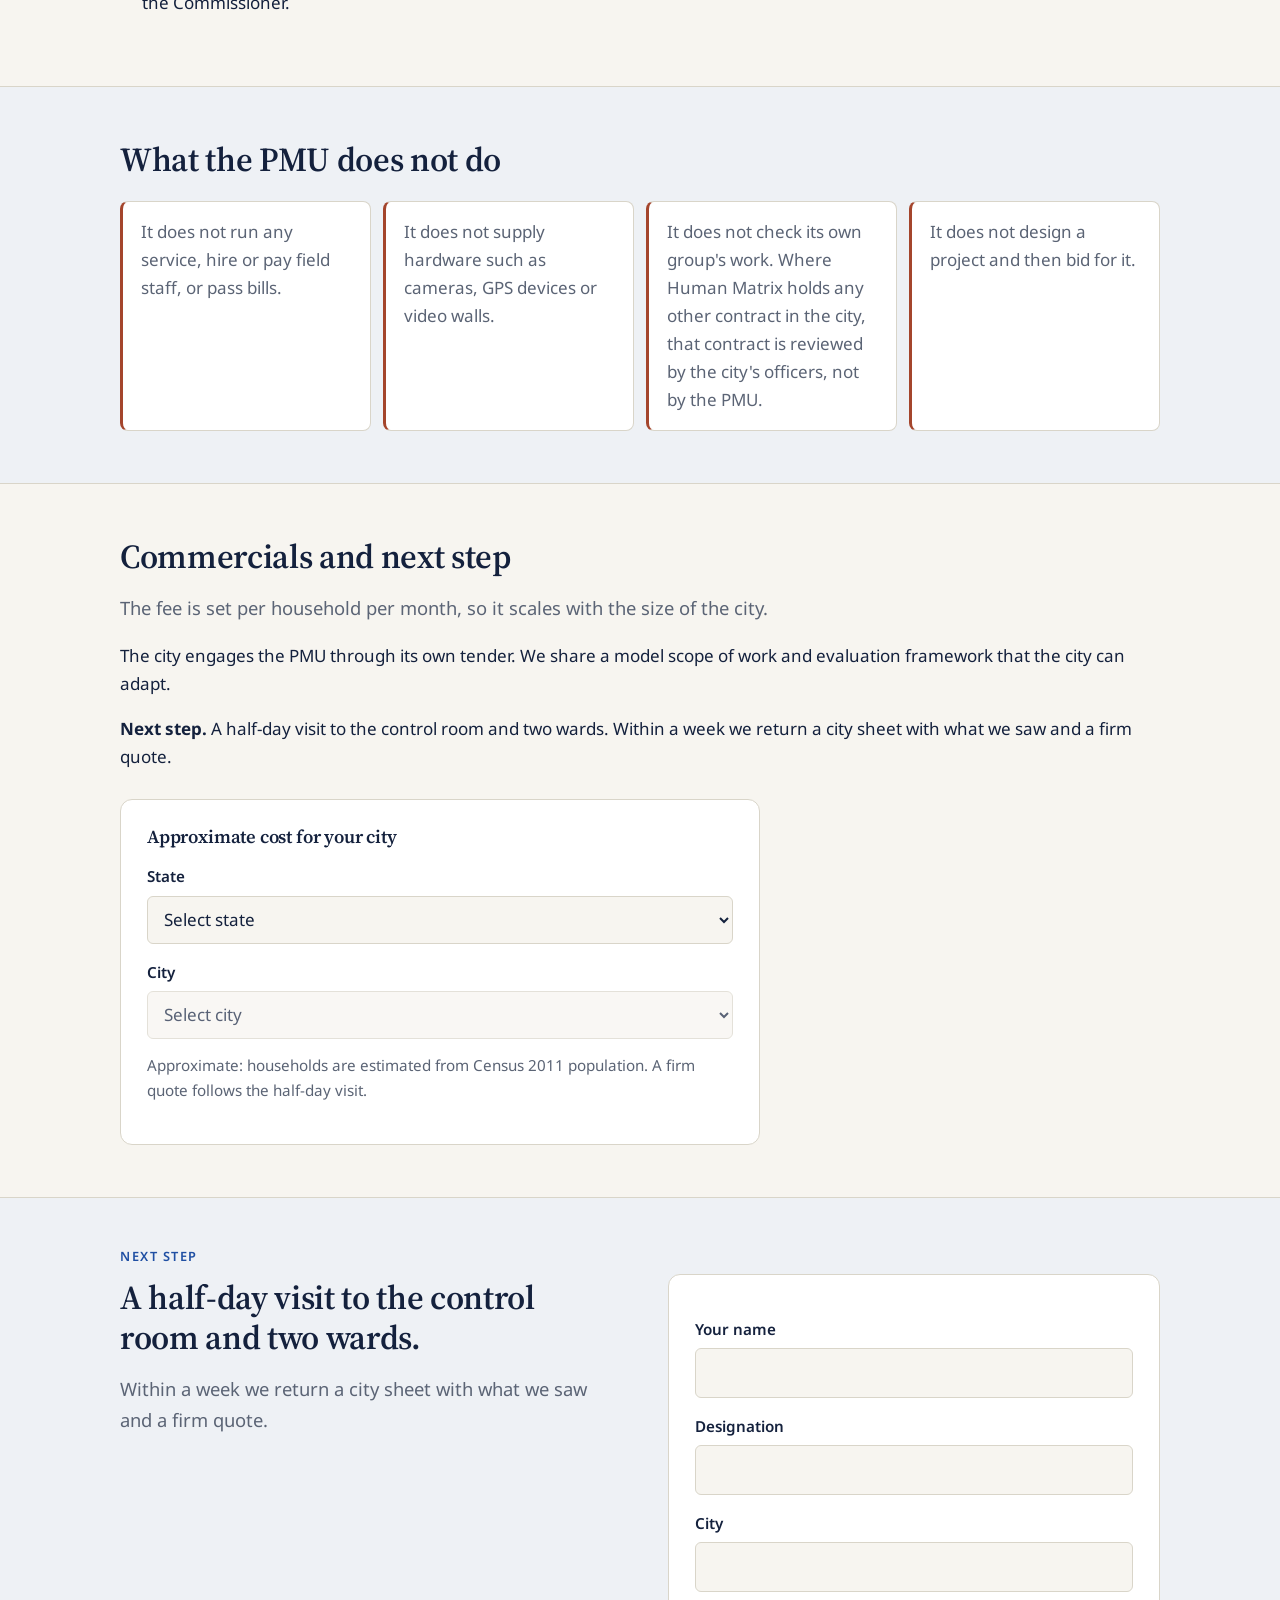
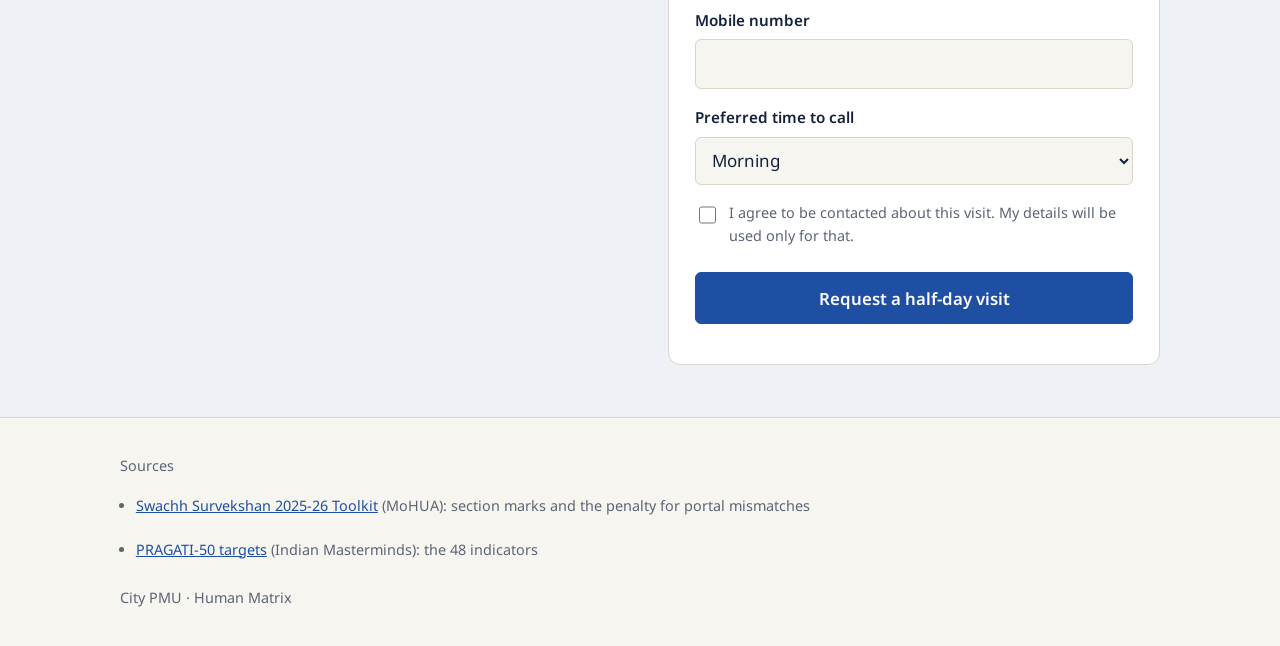
==== commit 49ad73b7: "minor changes" ====
--- a/site/index.html
+++ b/site/index.html
@@ -5,6 +5,7 @@
 <meta name="viewport" content="width=device-width,initial-scale=1">
 <title>City PMU: one verified picture of your city's sanitation</title>
 <meta name="description" content="One verified picture every week: what each contractor or zone reported, what an independent field team found, and what to do about the gap.">
+<link rel="icon" href="data:image/svg+xml,%3Csvg xmlns='http://www.w3.org/2000/svg' viewBox='0 0 16 16'%3E%3Cpath fill='%231f4fa3' d='M8 1l7 7-7 7-7-7z'/%3E%3C/svg%3E">
 <link rel="preconnect" href="https://fonts.googleapis.com">
 <link rel="preconnect" href="https://fonts.gstatic.com" crossorigin>
 <link href="https://fonts.googleapis.com/css2?family=Noto+Sans+Devanagari:wght@400;600&family=Noto+Sans:wght@400;600;700&family=Source+Serif+4:wght@600;700&display=swap" rel="stylesheet">
@@ -18,6 +19,7 @@
   <symbol id="i-p" viewBox="0 0 24 24"><path d="M12 3 4 6v6c0 4.5 3.4 8 8 9 4.6-1 8-4.5 8-9V6z" fill="none" stroke="currentColor" stroke-width="2" stroke-linejoin="round"/><path d="M9 12l2 2 4-4" fill="none" stroke="currentColor" stroke-width="2" stroke-linecap="round" stroke-linejoin="round"/></symbol>
 </svg>
 
+<a class="skip" href="#top" data-i18n="skip">Skip to content</a>
 <header class="top">
   <div class="wrap bar">
     <a class="brand" href="#top"><i></i><span data-brand></span></a>
@@ -35,7 +37,7 @@
   <div class="prog" aria-hidden="true"><i id="prog"></i></div>
 </header>
 
-<main id="top">
+<main id="top" tabindex="-1">
 <section class="hero" data-p="tdp">
   <div class="wrap">
     <h1><span data-brand></span>: <span data-i18n="h1">one verified picture of your city's sanitation, every week</span></h1>
--- a/site/styles.css
+++ b/site/styles.css
@@ -178,3 +178,7 @@
 }
 @media(prefers-reduced-motion:reduce){.sticky{transition:none}}
 .brand{white-space:nowrap}
+.skip{position:absolute;left:8px;top:-60px;z-index:50;background:var(--accent);color:var(--accent-ink);padding:12px 16px;border-radius:6px;font-weight:600}
+.skip:focus{top:8px}
+footer li a{display:inline-block;min-height:44px;line-height:44px}
+main:focus{outline:none}
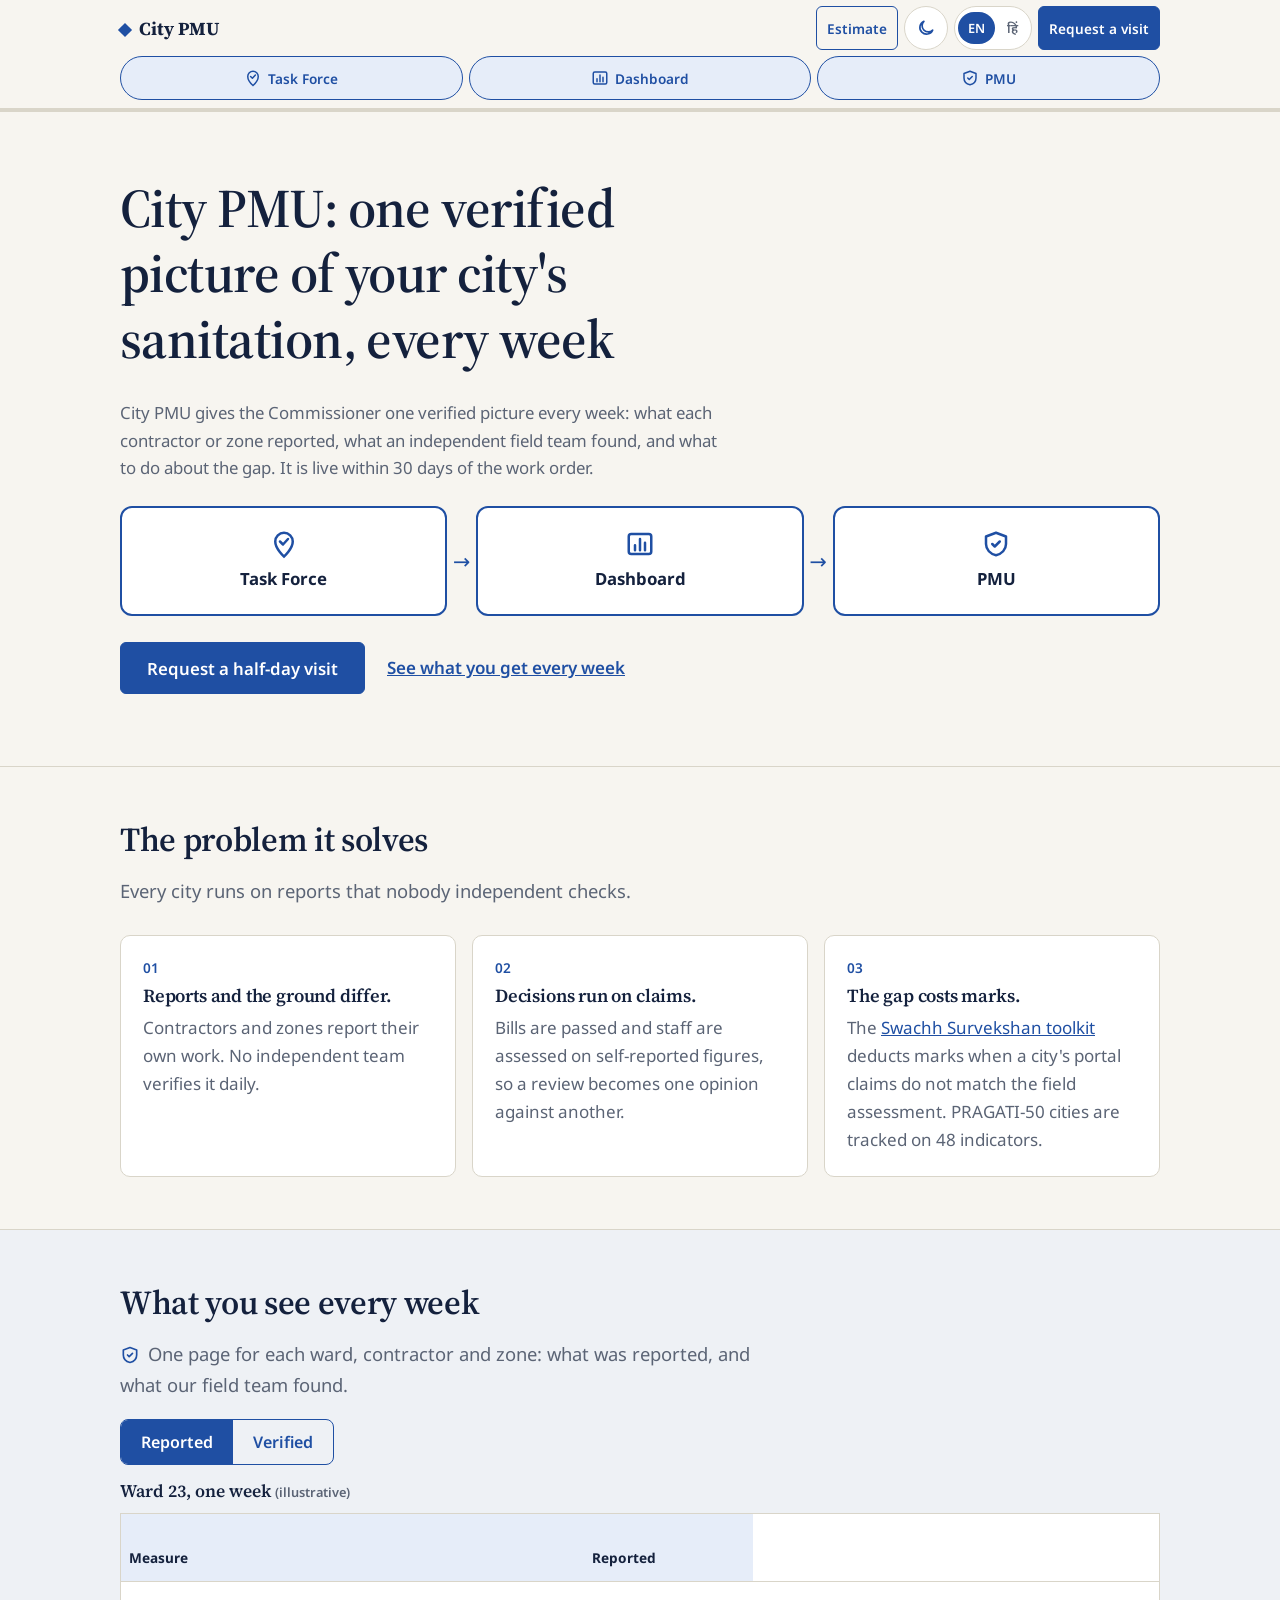
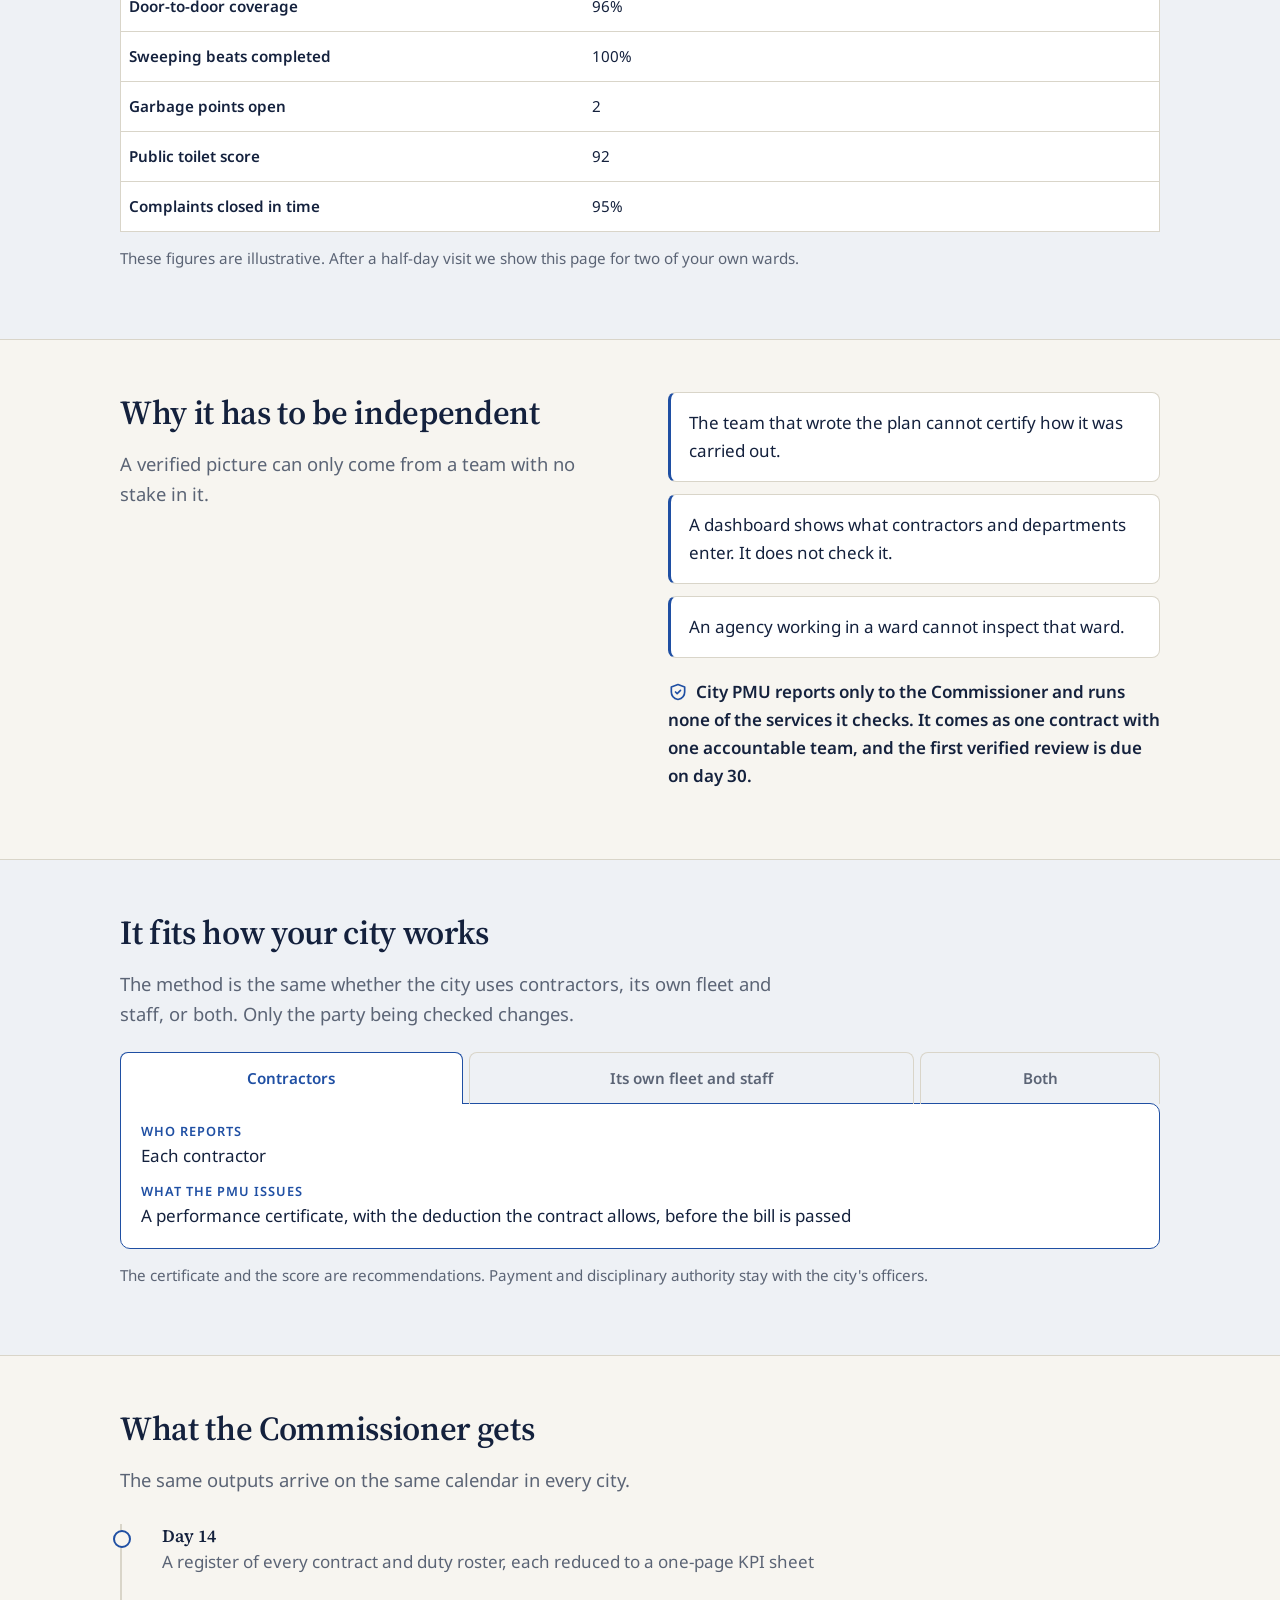
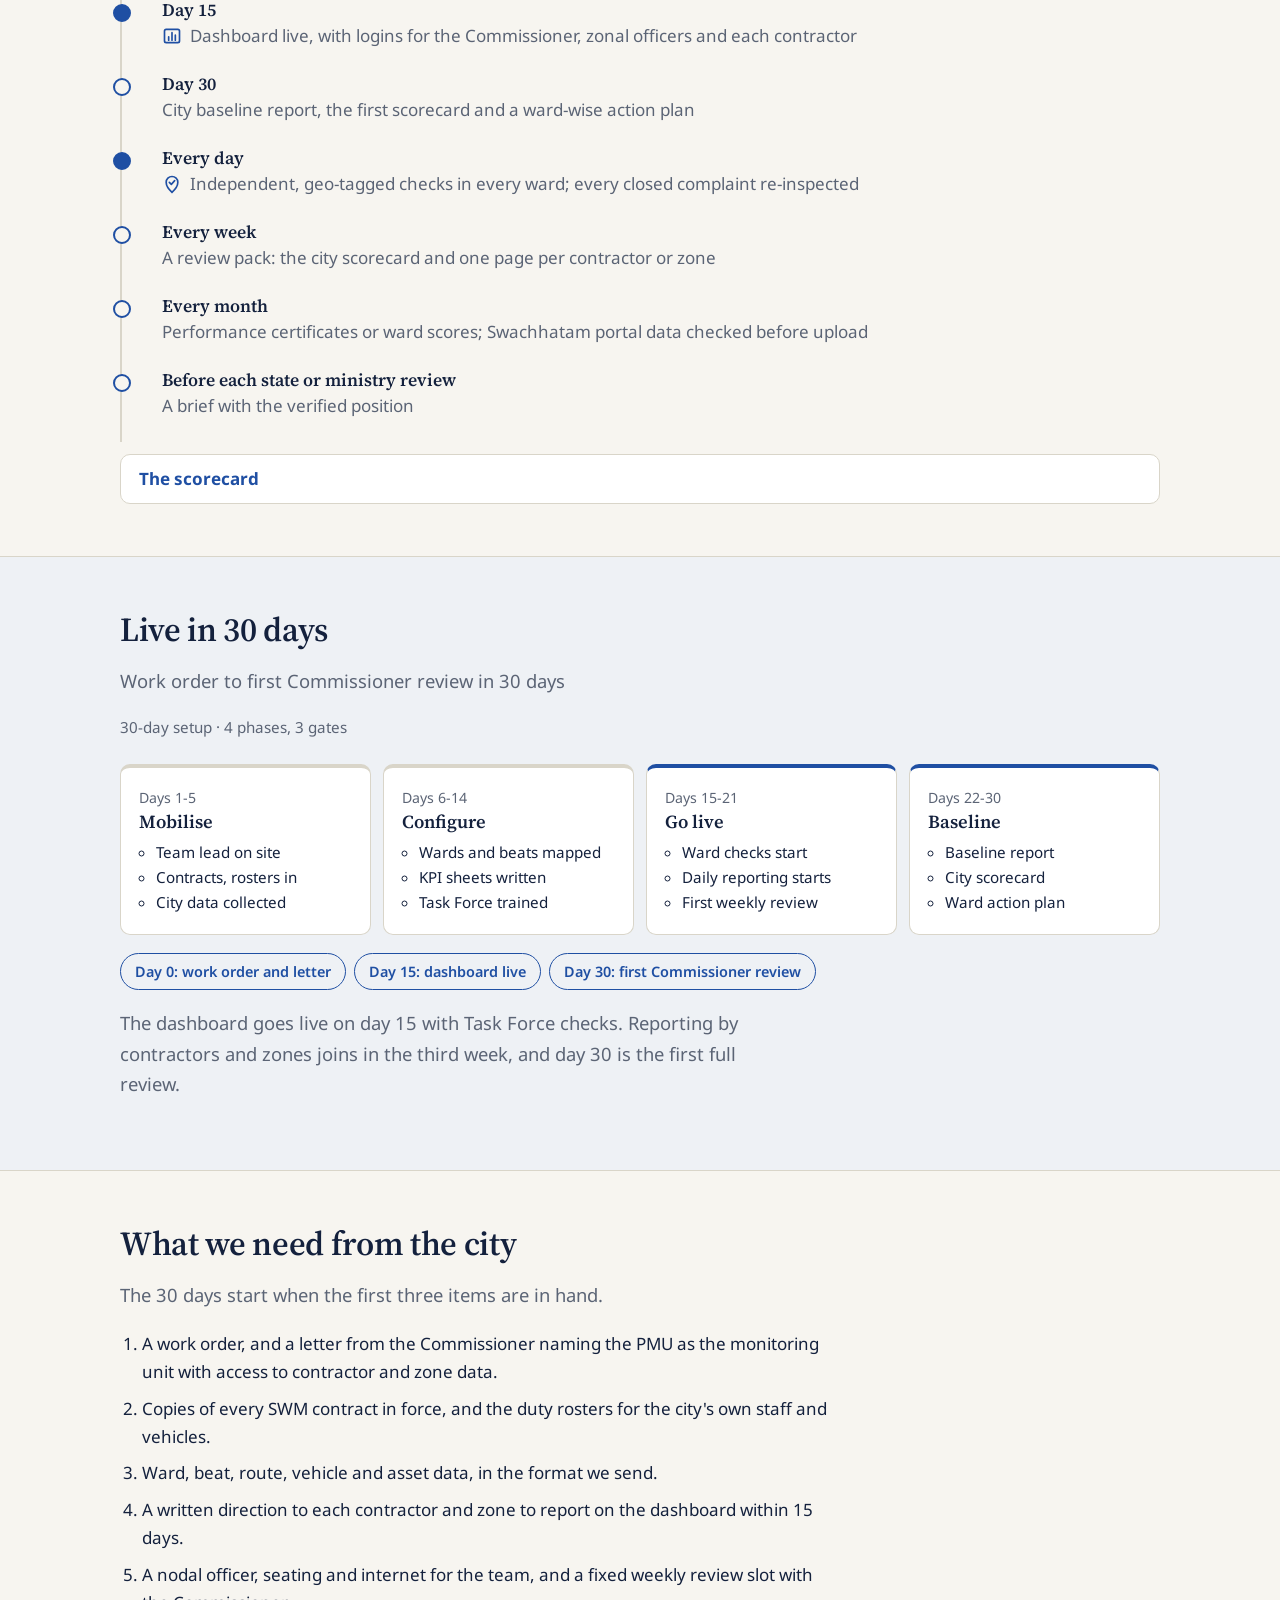
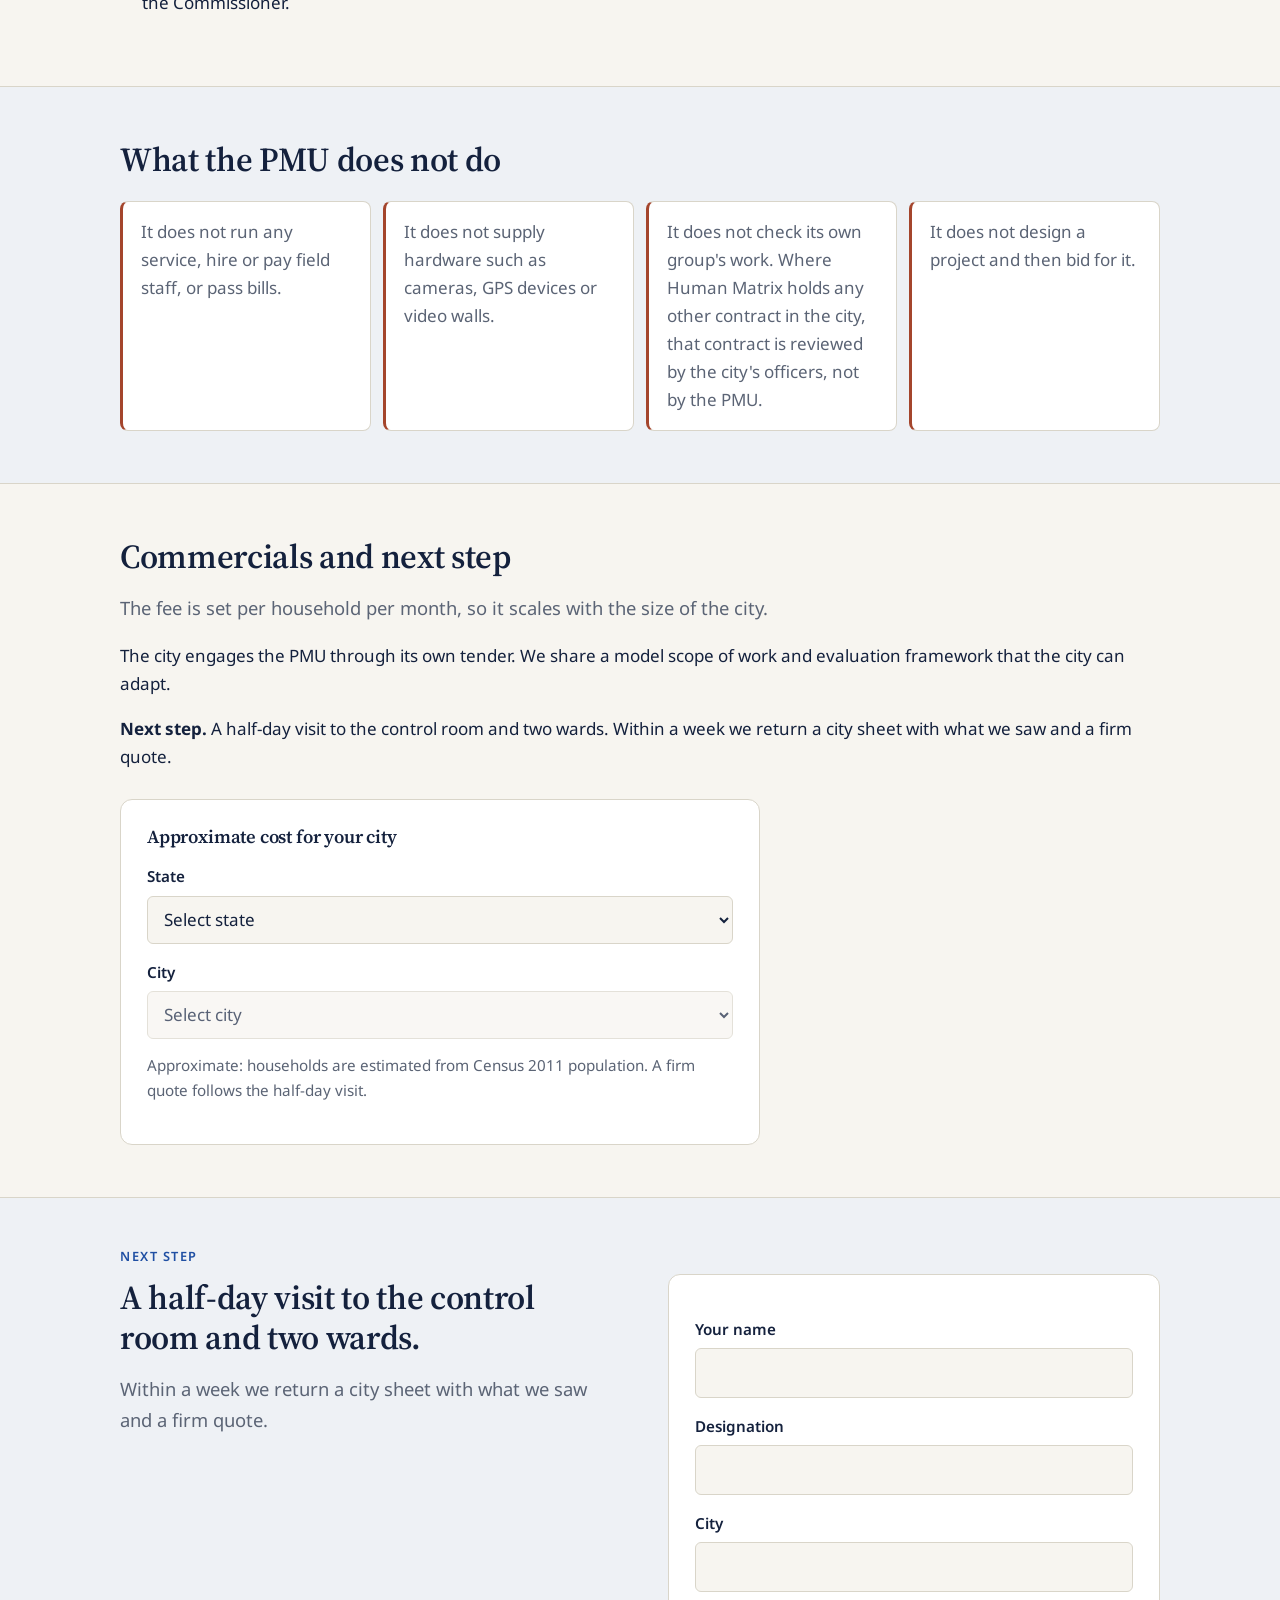
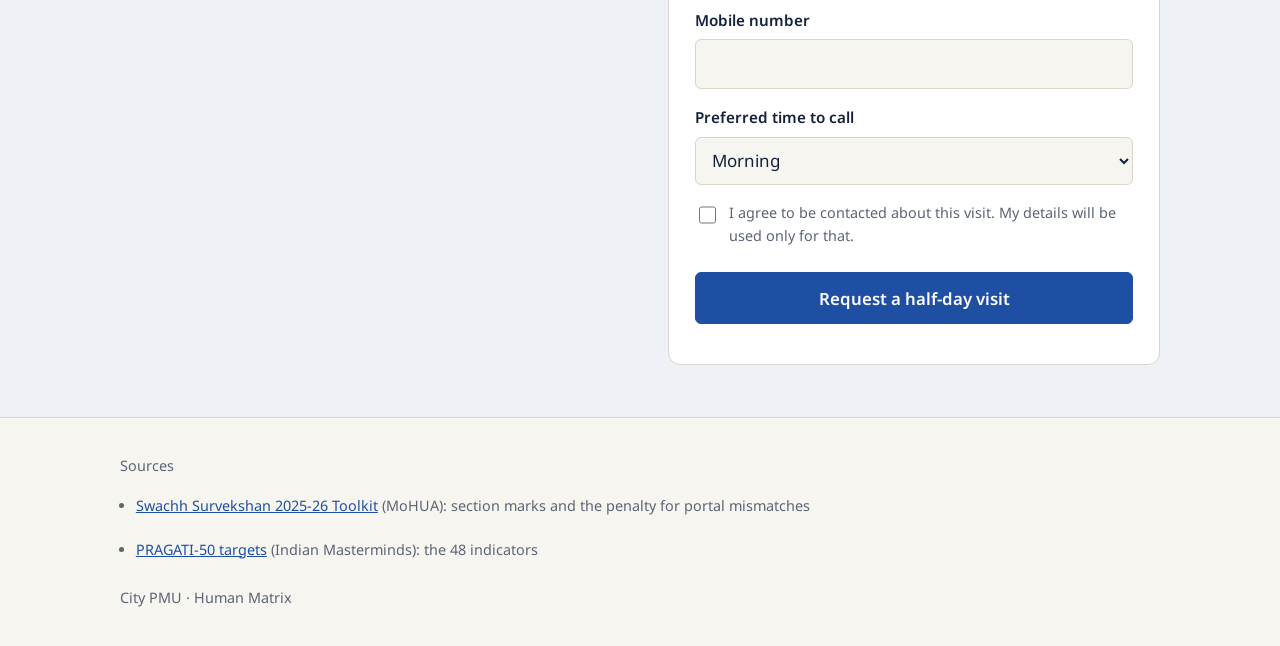
==== commit 4af593f7: "website remodel" ====
--- a/site/index.html
+++ b/site/index.html
@@ -10,7 +10,7 @@
 <link rel="preconnect" href="https://fonts.gstatic.com" crossorigin>
 <link href="https://fonts.googleapis.com/css2?family=Noto+Sans+Devanagari:wght@400;600&family=Noto+Sans:wght@400;600;700&family=Source+Serif+4:wght@600;700&display=swap" rel="stylesheet">
 <link rel="stylesheet" href="styles.css">
-<script>document.documentElement.classList.add('js')</script>
+<script>document.documentElement.classList.add('js');try{var t=localStorage.getItem('theme');if(t)document.documentElement.dataset.theme=t}catch(e){}</script>
 </head>
 <body>
 <svg width="0" height="0" style="position:absolute" aria-hidden="true">
@@ -25,7 +25,8 @@
     <a class="brand" href="#top"><i></i><span data-brand></span></a>
     <div class="bar-actions">
       <a class="btn ghost sm" href="#estimate" data-i18n="est_link">Estimate</a>
-      <button id="lang" class="btn ghost sm" type="button" aria-label="Language">हिंदी</button>
+      <button id="theme" class="tog icon" type="button" aria-label="Change theme" title="Change theme"></button>
+      <button id="lang" class="tog" type="button" aria-label="Language: English / हिंदी"><span class="on">EN</span><span>हिं</span></button>
       <a class="btn sm" href="#visit" data-i18n="cta_s">Request a visit</a>
     </div>
   </div>
@@ -288,8 +289,14 @@
 </div></footer>
 <a class="btn sticky" id="sticky" href="#visit" data-i18n="cta">Request a half-day visit</a>
 
+<dialog id="demo" aria-labelledby="demo-h">
+  <h3 id="demo-h" data-i18n="demo_h">See the dashboard for yourself</h3>
+  <p data-i18n="demo_p">Open a live demo dashboard for a fictional city. Nothing in it is real city data.</p>
+  <div class="row"><a class="btn" id="demo-go" href="#" target="_blank" rel="noopener" data-i18n="demo_go">Open the demo dashboard</a><button class="btn ghost" type="button" id="demo-x" data-i18n="demo_x">Close</button></div>
+</dialog>
 <script src="config.js"></script>
 <script src="cities.js"></script>
+<script src="i18n/hi.js"></script>
 <script src="app.js"></script>
 </body>
 </html>
--- a/site/styles.css
+++ b/site/styles.css
@@ -7,6 +7,8 @@
 @media (prefers-color-scheme:dark){
   :root:not([data-theme=light]){--paper:#10151f;--card:#171e2c;--ink:#eef1f6;--muted:#a3adbf;--line:#2c3547;--accent:#7aa5f2;--accent-ink:#0b1220;--accent-soft:#1b2744;--warn:#e58a72;--reported:#6c7587}
 }
+:root[data-theme=dark]{--paper:#10151f;--card:#171e2c;--ink:#eef1f6;--muted:#a3adbf;--line:#2c3547;--accent:#7aa5f2;--accent-ink:#0b1220;--accent-soft:#1b2744;--warn:#e58a72;--reported:#6c7587}
+:root{color-scheme:light dark}:root[data-theme=light]{color-scheme:light}:root[data-theme=dark]{color-scheme:dark}
 *{box-sizing:border-box}
 html{scroll-behavior:smooth;scroll-padding-top:72px}
 body{margin:0;background:var(--paper);color:var(--ink);font:400 17px/1.65 var(--sans);-webkit-font-smoothing:antialiased}
@@ -31,7 +33,15 @@
 .btn:hover{filter:brightness(1.1)}
 .btn.ghost{background:transparent;color:var(--accent)}
 .btn[disabled]{opacity:.6;cursor:wait}
-#lang{display:none}
+.tog{display:inline-flex;align-items:center;min-height:44px;padding:3px;gap:2px;border:1px solid var(--line);border-radius:99px;background:var(--card);color:var(--muted);font:600 .8rem var(--sans);cursor:pointer;transition:border-color .2s,transform .1s}
+.tog:hover{border-color:var(--accent)}.tog:active{transform:scale(.95)}
+.tog.icon{justify-content:center;width:44px;padding:0;border-radius:50%;color:var(--accent)}
+.tog span{padding:7px 10px;border-radius:99px;transition:background .2s,color .2s}
+.tog span.on{background:var(--accent);color:var(--accent-ink)}
+@media(max-width:480px){.bar-actions a[href="#estimate"]{display:none}}
+dialog{max-width:min(440px,calc(100vw - 32px));padding:26px;border:1px solid var(--line);border-radius:12px;background:var(--card);color:var(--ink)}
+dialog::backdrop{background:rgba(0,0,0,.6)}
+dialog .row{display:flex;gap:10px;flex-wrap:wrap;margin-top:18px}
 
 
 .cols3{display:grid;gap:16px;grid-template-columns:repeat(auto-fit,minmax(250px,1fr));margin-top:28px}
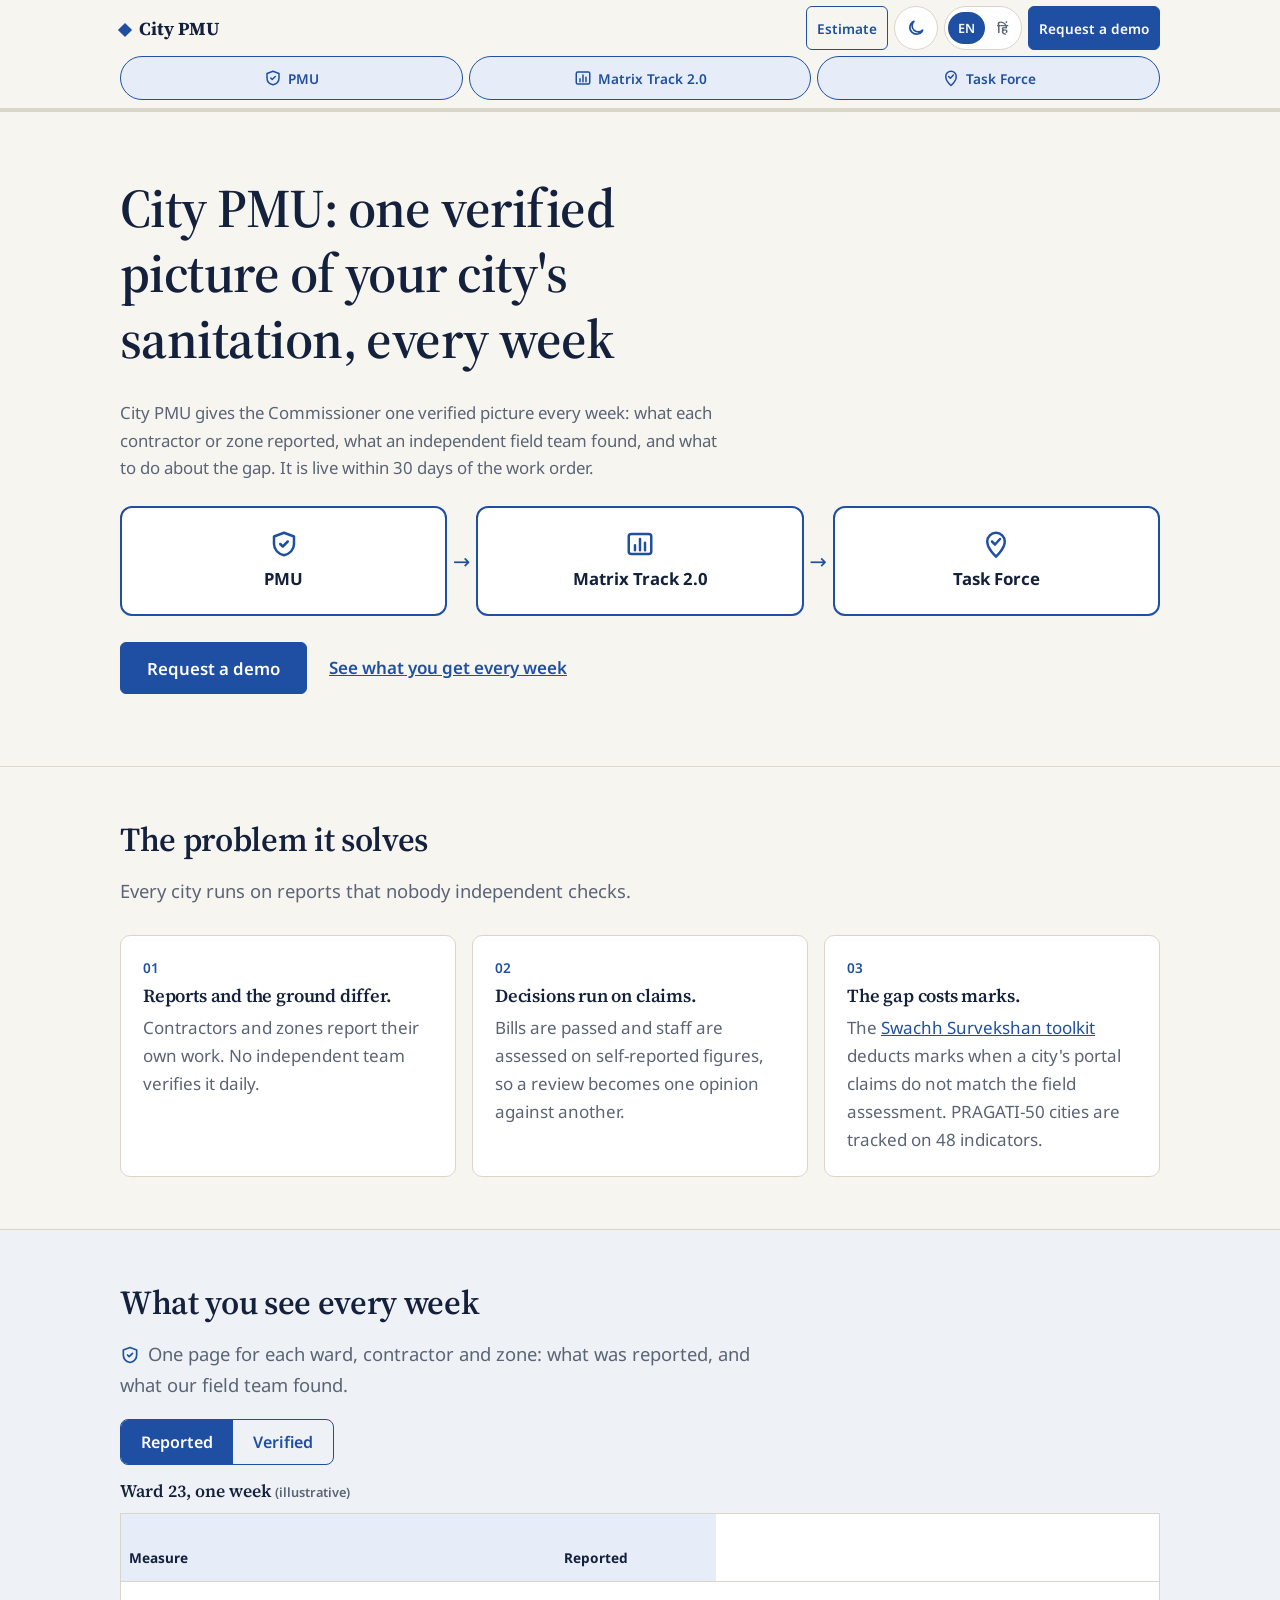
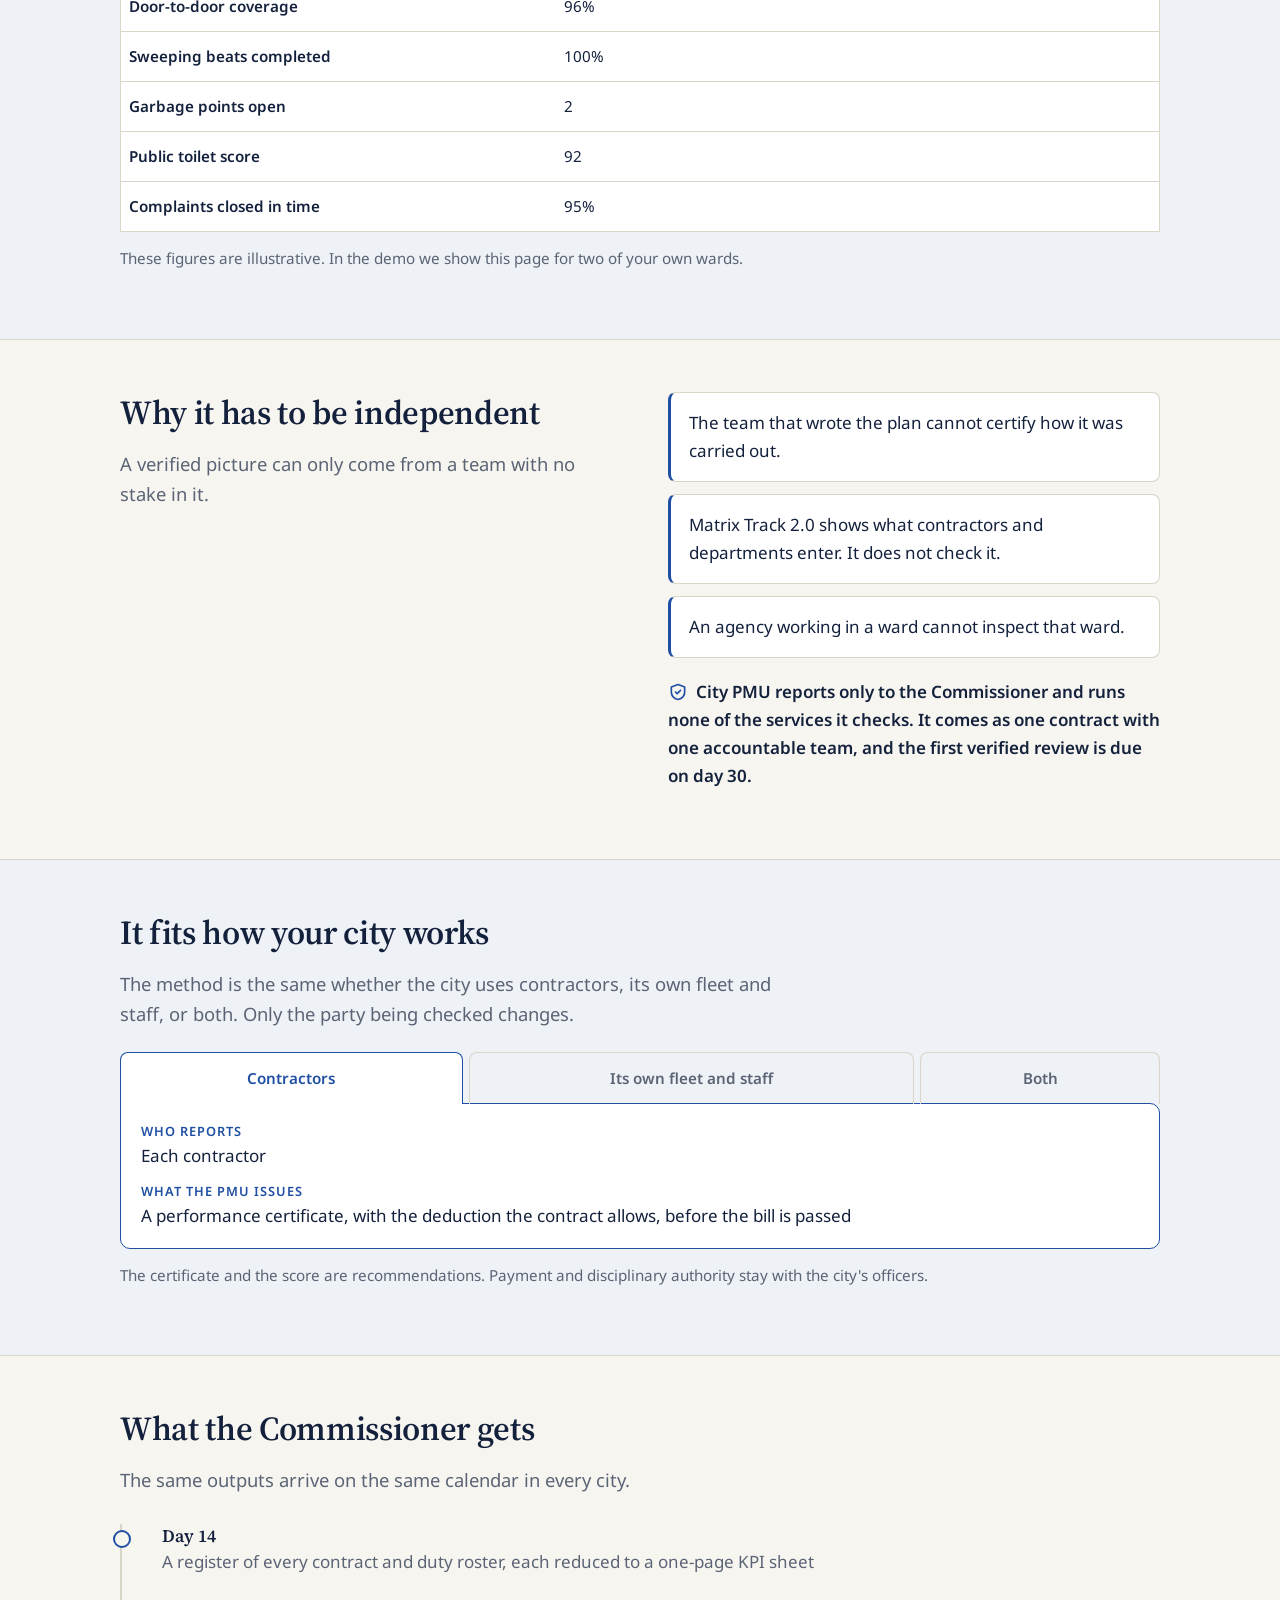
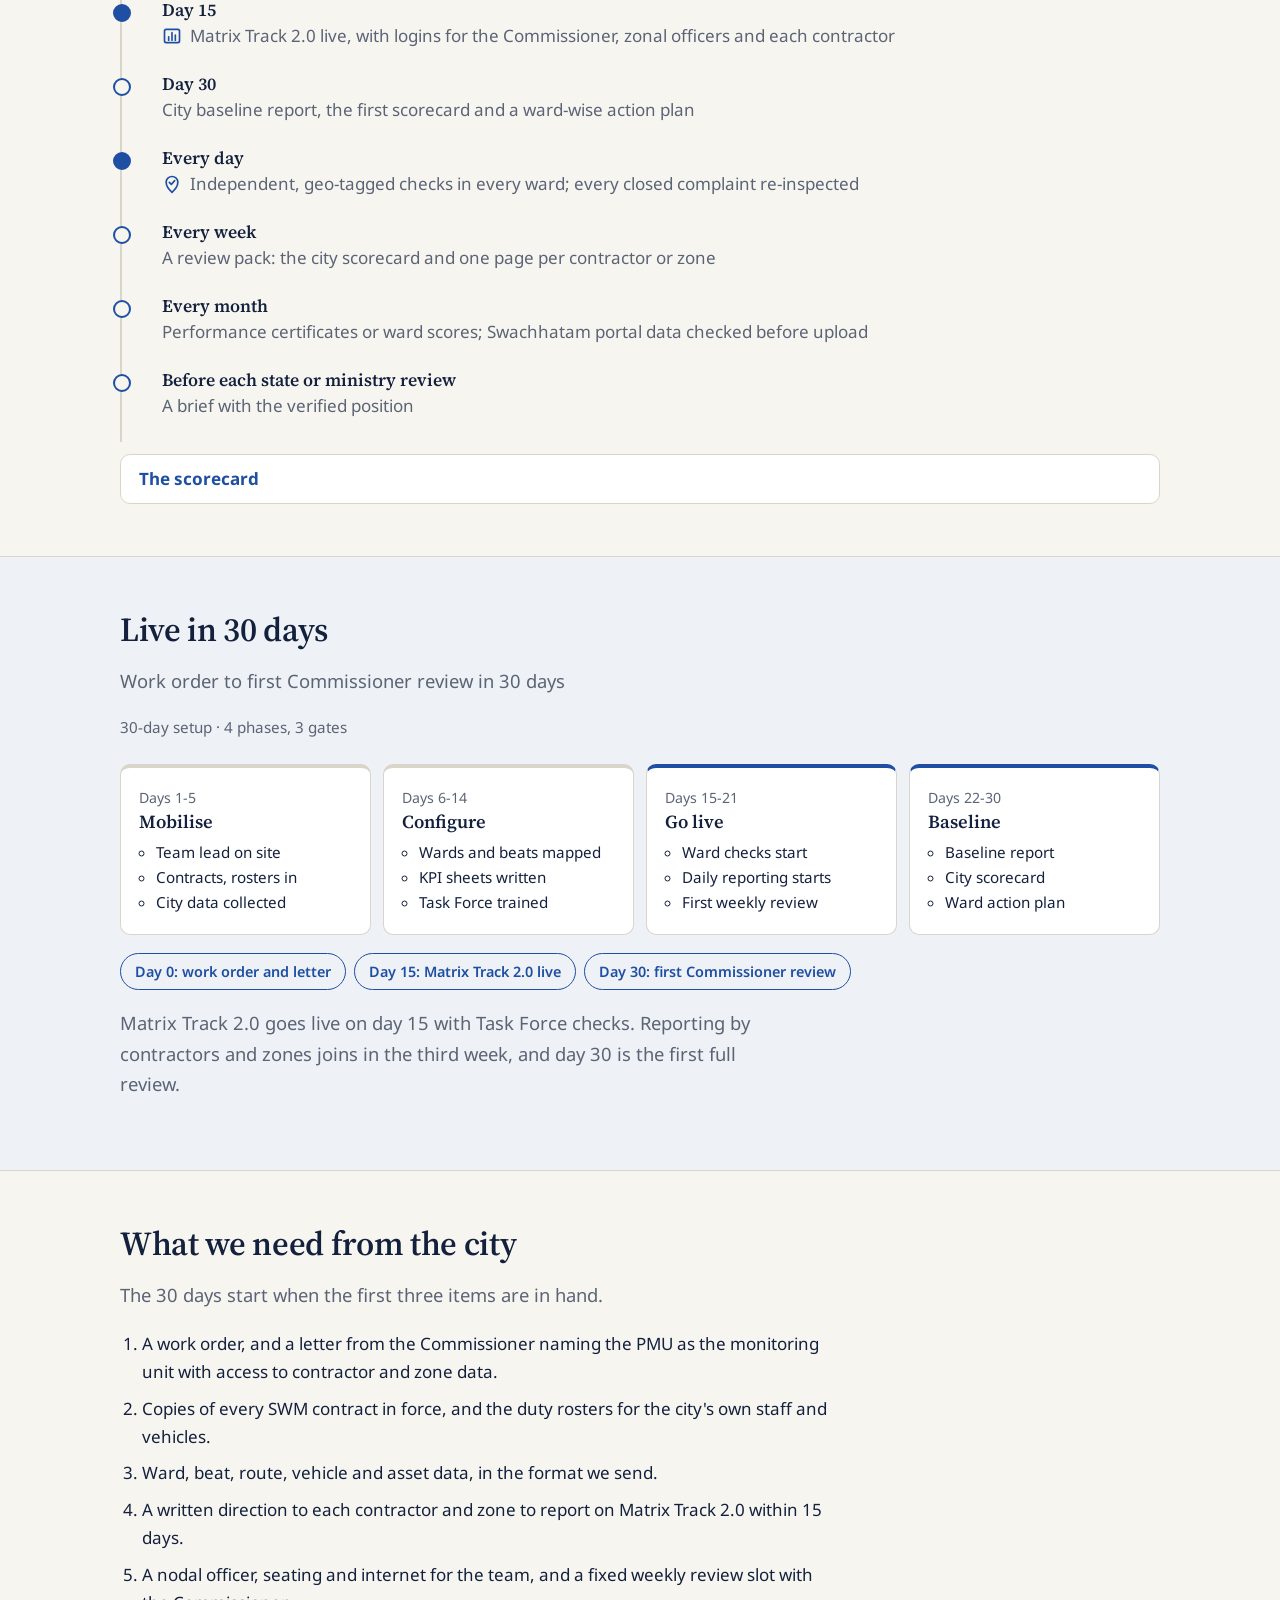
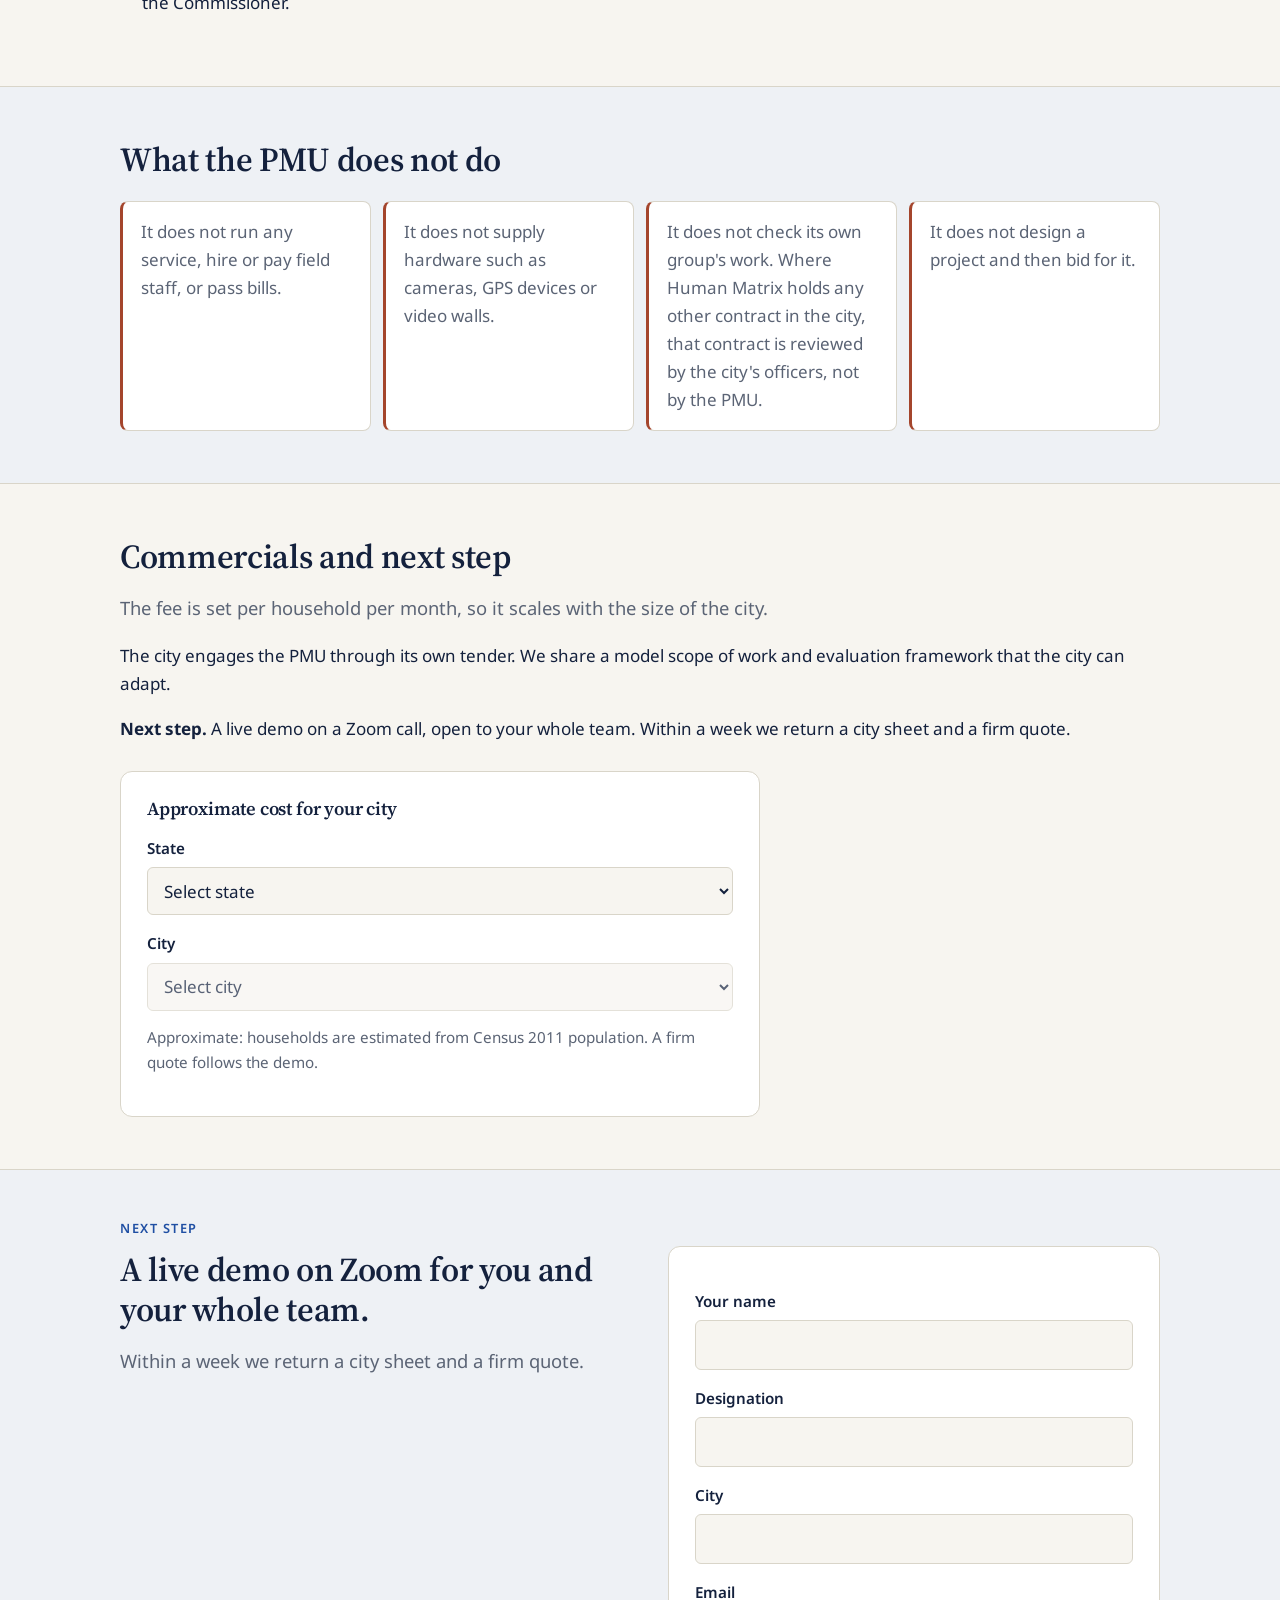
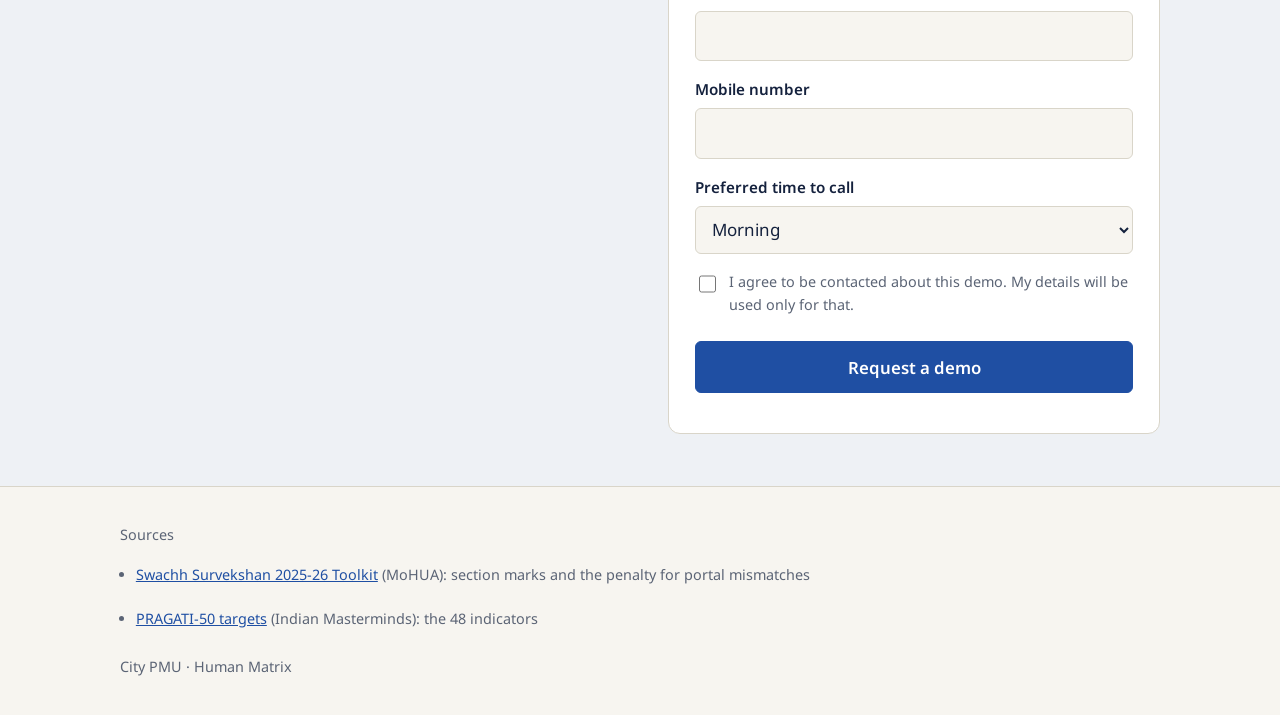
==== commit 533e8644: "removed half day concept, updated dashboard" ====
--- a/site/index.html
+++ b/site/index.html
@@ -27,13 +27,13 @@
       <a class="btn ghost sm" href="#estimate" data-i18n="est_link">Estimate</a>
       <button id="theme" class="tog icon" type="button" aria-label="Change theme" title="Change theme"></button>
       <button id="lang" class="tog" type="button" aria-label="Language: English / हिंदी"><span class="on">EN</span><span>हिं</span></button>
-      <a class="btn sm" href="#visit" data-i18n="cta_s">Request a visit</a>
-    </div>
-  </div>
-  <nav class="wrap pillars" aria-label="Task Force, Dashboard, PMU">
+      <a class="btn sm" href="#visit" data-i18n="cta_s">Request a demo</a>
+    </div>
+  </div>
+  <nav class="wrap pillars" aria-label="PMU, Matrix Track 2.0, Task Force">
+    <a href="#independent" data-p="p"><svg><use href="#i-p"/></svg><span>PMU</span></a>
+    <a href="#p-dashboard" data-p="d"><svg><use href="#i-d"/></svg><span data-i18n="pl_d">Matrix Track 2.0</span></a>
     <a href="#p-taskforce" data-p="t"><svg><use href="#i-t"/></svg><span data-i18n="pl_t">Task Force</span></a>
-    <a href="#p-dashboard" data-p="d"><svg><use href="#i-d"/></svg><span data-i18n="pl_d">Dashboard</span></a>
-    <a href="#independent" data-p="p"><svg><use href="#i-p"/></svg><span>PMU</span></a>
   </nav>
   <div class="prog" aria-hidden="true"><i id="prog"></i></div>
 </header>
@@ -43,15 +43,15 @@
   <div class="wrap">
     <h1><span data-brand></span>: <span data-i18n="h1">one verified picture of your city's sanitation, every week</span></h1>
     <p class="lede" data-i18n="lede"><span data-brand></span> gives the Commissioner one verified picture every week: what each contractor or zone reported, what an independent field team found, and what to do about the gap. It is live within 30 days of the work order.</p>
-    <ol class="system" aria-label="Task Force, Dashboard, PMU">
+    <ol class="system" aria-label="PMU, Matrix Track 2.0, Task Force">
+      <li><a href="#independent"><svg><use href="#i-p"/></svg><b>PMU</b></a></li>
+      <li class="arrow" aria-hidden="true">→</li>
+      <li><a href="#p-dashboard"><svg><use href="#i-d"/></svg><b data-i18n="pl_d">Matrix Track 2.0</b></a></li>
+      <li class="arrow" aria-hidden="true">→</li>
       <li><a href="#p-taskforce"><svg><use href="#i-t"/></svg><b data-i18n="pl_t">Task Force</b></a></li>
-      <li class="arrow" aria-hidden="true">→</li>
-      <li><a href="#p-dashboard"><svg><use href="#i-d"/></svg><b data-i18n="pl_d">Dashboard</b></a></li>
-      <li class="arrow" aria-hidden="true">→</li>
-      <li><a href="#independent"><svg><use href="#i-p"/></svg><b>PMU</b></a></li>
     </ol>
     <div class="cta">
-      <a class="btn big" href="#visit" data-i18n="cta">Request a half-day visit</a>
+      <a class="btn big" href="#visit" data-i18n="cta">Request a demo</a>
       <a class="textlink" href="#week" data-i18n="seeweek">See what you get every week</a>
     </div>
   </div>
@@ -84,7 +84,7 @@
           <th scope="col" data-i18n="w_col">Measure</th>
           <th scope="col" data-i18n="rep">Reported</th>
           <th scope="col" class="v"><span class="pl"><svg><use href="#i-t"/></svg><span data-i18n="pl_t">Task Force</span></span><span data-i18n="ver">Verified</span></th>
-          <th scope="col" class="v"><span class="pl"><svg><use href="#i-d"/></svg><span data-i18n="pl_d">Dashboard</span></span><span data-i18n="gap">Gap</span></th>
+          <th scope="col" class="v"><span class="pl"><svg><use href="#i-d"/></svg><span data-i18n="pl_d">Matrix Track 2.0</span></span><span data-i18n="gap">Gap</span></th>
         </tr></thead>
         <tbody>
           <tr><th scope="row" data-i18n="m1">Door-to-door coverage</th><td>96%</td><td class="v">81%</td><td class="v g" data-i18n="g1">15 points</td></tr>
@@ -95,7 +95,7 @@
         </tbody>
       </table>
     </div>
-    <p class="note"><span data-i18n="w_note">These figures are illustrative. After a half-day visit we show this page for two of your own wards.</span></p>
+    <p class="note"><span data-i18n="w_note">These figures are illustrative. In the demo we show this page for two of your own wards.</span></p>
   </div>
 </section>
 
@@ -108,7 +108,7 @@
     <div>
       <ul class="ticks">
         <li data-i18n="i1">The team that wrote the plan cannot certify how it was carried out.</li>
-        <li data-i18n="i2">A dashboard shows what contractors and departments enter. It does not check it.</li>
+        <li data-i18n="i2">Matrix Track 2.0 shows what contractors and departments enter. It does not check it.</li>
         <li data-i18n="i3">An agency working in a ward cannot inspect that ward.</li>
       </ul>
       <p class="closing"><svg class="ic"><use href="#i-p"/></svg><span data-i18n="i4"><span data-brand></span> reports only to the Commissioner and runs none of the services it checks. It comes as one contract with one accountable team, and the first verified review is due on day 30.</span></p>
@@ -146,7 +146,7 @@
     <p class="lede" data-i18n="g_l">The same outputs arrive on the same calendar in every city.</p>
     <ol class="timeline">
       <li><b data-i18n="c1a">Day 14</b><span data-i18n="c1b">A register of every contract and duty roster, each reduced to a one-page KPI sheet</span></li>
-      <li id="p-dashboard" class="hl"><b data-i18n="c2a">Day 15</b><span><svg class="ic"><use href="#i-d"/></svg><span data-i18n="c2b">Dashboard live, with logins for the Commissioner, zonal officers and each contractor</span></span></li>
+      <li id="p-dashboard" class="hl"><b data-i18n="c2a">Day 15</b><span><svg class="ic"><use href="#i-d"/></svg><span data-i18n="c2b">Matrix Track 2.0 live, with logins for the Commissioner, zonal officers and each contractor</span></span></li>
       <li><b data-i18n="c3a">Day 30</b><span data-i18n="c3b">City baseline report, the first scorecard and a ward-wise action plan</span></li>
       <li id="p-taskforce" class="hl"><b data-i18n="c4a">Every day</b><span><svg class="ic"><use href="#i-t"/></svg><span data-i18n="c4b">Independent, geo-tagged checks in every ward; every closed complaint re-inspected</span></span></li>
       <li><b data-i18n="c5a">Every week</b><span data-i18n="c5b">A review pack: the city scorecard and one page per contractor or zone</span></li>
@@ -186,10 +186,10 @@
     </ol>
     <ul class="miles">
       <li data-i18n="mi1">Day 0: work order and letter</li>
-      <li data-i18n="mi2">Day 15: dashboard live</li>
+      <li data-i18n="mi2">Day 15: Matrix Track 2.0 live</li>
       <li data-i18n="mi3">Day 30: first Commissioner review</li>
     </ul>
-    <p class="lede" data-i18n="t_p">The dashboard goes live on day 15 with Task Force checks. Reporting by contractors and zones joins in the third week, and day 30 is the first full review.</p>
+    <p class="lede" data-i18n="t_p">Matrix Track 2.0 goes live on day 15 with Task Force checks. Reporting by contractors and zones joins in the third week, and day 30 is the first full review.</p>
   </div>
 </section>
 
@@ -201,7 +201,7 @@
       <li data-i18n="n1">A work order, and a letter from the Commissioner naming the PMU as the monitoring unit with access to contractor and zone data.</li>
       <li data-i18n="n2">Copies of every SWM contract in force, and the duty rosters for the city's own staff and vehicles.</li>
       <li data-i18n="n3">Ward, beat, route, vehicle and asset data, in the format we send.</li>
-      <li data-i18n="n4">A written direction to each contractor and zone to report on the dashboard within 15 days.</li>
+      <li data-i18n="n4">A written direction to each contractor and zone to report on Matrix Track 2.0 within 15 days.</li>
       <li data-i18n="n5">A nodal officer, seating and internet for the team, and a fixed weekly review slot with the Commissioner.</li>
     </ol>
   </div>
@@ -225,7 +225,7 @@
     <h2 data-i18n="e_h">Commercials and next step</h2>
     <p class="lede" data-i18n="e_p">The fee is set per household per month, so it scales with the size of the city.</p>
     <p data-i18n="e_p2">The city engages the PMU through its own tender. We share a model scope of work and evaluation framework that the city can adapt.</p>
-    <p><b data-i18n="e_nx">Next step.</b> <span data-i18n="e_nx2">A half-day visit to the control room and two wards. Within a week we return a city sheet with what we saw and a firm quote.</span></p>
+    <p><b data-i18n="e_nx">Next step.</b> <span data-i18n="e_nx2">A live demo on a Zoom call, open to your whole team. Within a week we return a city sheet and a firm quote.</span></p>
     <div class="formcard" id="estimate">
       <h3 data-i18n="e_t">Approximate cost for your city</h3>
       <label for="c-state" data-i18n="e_state">State</label>
@@ -241,9 +241,9 @@
           <div><dt data-i18n="e_year">Annual value, before GST (approximate)</dt><dd id="o-year"></dd></div>
         </dl>
         <p class="note" id="o-min" hidden data-i18n="e_min">The monthly minimum applies to a city of this size.</p>
-        <a class="btn big" href="#visit" data-i18n="cta">Request a half-day visit</a>
+        <a class="btn big" href="#visit" data-i18n="cta">Request a demo</a>
       </div>
-      <p class="note" data-i18n="e_note">Approximate: households are estimated from Census 2011 population. A firm quote follows the half-day visit.</p>
+      <p class="note" data-i18n="e_note">Approximate: households are estimated from Census 2011 population. A firm quote follows the demo.</p>
     </div>
   </div>
 </section>
@@ -252,8 +252,8 @@
   <div class="wrap split">
     <div>
       <div class="eyebrow" data-i18n="v_eyebrow">Next step</div>
-      <h2 data-i18n="v_h">A half-day visit to the control room and two wards.</h2>
-      <p class="lede" data-i18n="v_p">Within a week we return a city sheet with what we saw and a firm quote.</p>
+      <h2 data-i18n="v_h">A live demo on Zoom for you and your whole team.</h2>
+      <p class="lede" data-i18n="v_p">Within a week we return a city sheet and a firm quote.</p>
     </div>
     <form class="formcard" id="form" novalidate>
       <label for="f-name" data-i18n="l_name">Your name</label>
@@ -262,6 +262,8 @@
       <input id="f-role" name="designation" autocomplete="organization-title" required>
       <label for="f-city" data-i18n="l_city">City</label>
       <input id="f-city" name="city" autocomplete="address-level2" required>
+      <label for="f-email" data-i18n="l_email">Email</label>
+      <input id="f-email" name="email" type="email" inputmode="email" autocomplete="email" required>
       <label for="f-phone" data-i18n="l_phone">Mobile number</label>
       <input id="f-phone" name="mobile" type="tel" inputmode="tel" autocomplete="tel" required>
       <label for="f-time" data-i18n="l_time">Preferred time to call</label>
@@ -271,8 +273,8 @@
         <option value="evening" data-i18n="t_e">Evening</option>
       </select>
       <div class="hp" aria-hidden="true"><label>Leave empty <input name="website" tabindex="-1" autocomplete="off"></label></div>
-      <label class="check"><input type="checkbox" name="consent" required><span data-i18n="l_consent">I agree to be contacted about this visit. My details will be used only for that.</span></label>
-      <button class="btn big" type="submit" style="margin-top:18px;width:100%" data-i18n="send">Request a half-day visit</button>
+      <label class="check"><input type="checkbox" name="consent" required><span data-i18n="l_consent">I agree to be contacted about this demo. My details will be used only for that.</span></label>
+      <button class="btn big" type="submit" style="margin-top:18px;width:100%" data-i18n="send">Request a demo</button>
       <div id="status" role="status" aria-live="polite"></div>
     </form>
   </div>
@@ -287,12 +289,12 @@
   </ul>
   <span data-brand></span> · <span data-company></span>
 </div></footer>
-<a class="btn sticky" id="sticky" href="#visit" data-i18n="cta">Request a half-day visit</a>
+<a class="btn sticky" id="sticky" href="#visit" data-i18n="cta">Request a demo</a>
 
 <dialog id="demo" aria-labelledby="demo-h">
-  <h3 id="demo-h" data-i18n="demo_h">See the dashboard for yourself</h3>
-  <p data-i18n="demo_p">Open a live demo dashboard for a fictional city. Nothing in it is real city data.</p>
-  <div class="row"><a class="btn" id="demo-go" href="#" target="_blank" rel="noopener" data-i18n="demo_go">Open the demo dashboard</a><button class="btn ghost" type="button" id="demo-x" data-i18n="demo_x">Close</button></div>
+  <h3 id="demo-h" data-i18n="demo_h">See Matrix Track 2.0 for yourself</h3>
+  <p data-i18n="demo_p">Open a live Matrix Track 2.0 demo for a fictional city. Nothing in it is real city data.</p>
+  <div class="row"><a class="btn" id="demo-go" href="#" target="_blank" rel="noopener" data-i18n="demo_go">Open the Matrix Track 2.0 demo</a><button class="btn ghost" type="button" id="demo-x" data-i18n="demo_x">Close</button></div>
 </dialog>
 <script src="config.js"></script>
 <script src="cities.js"></script>
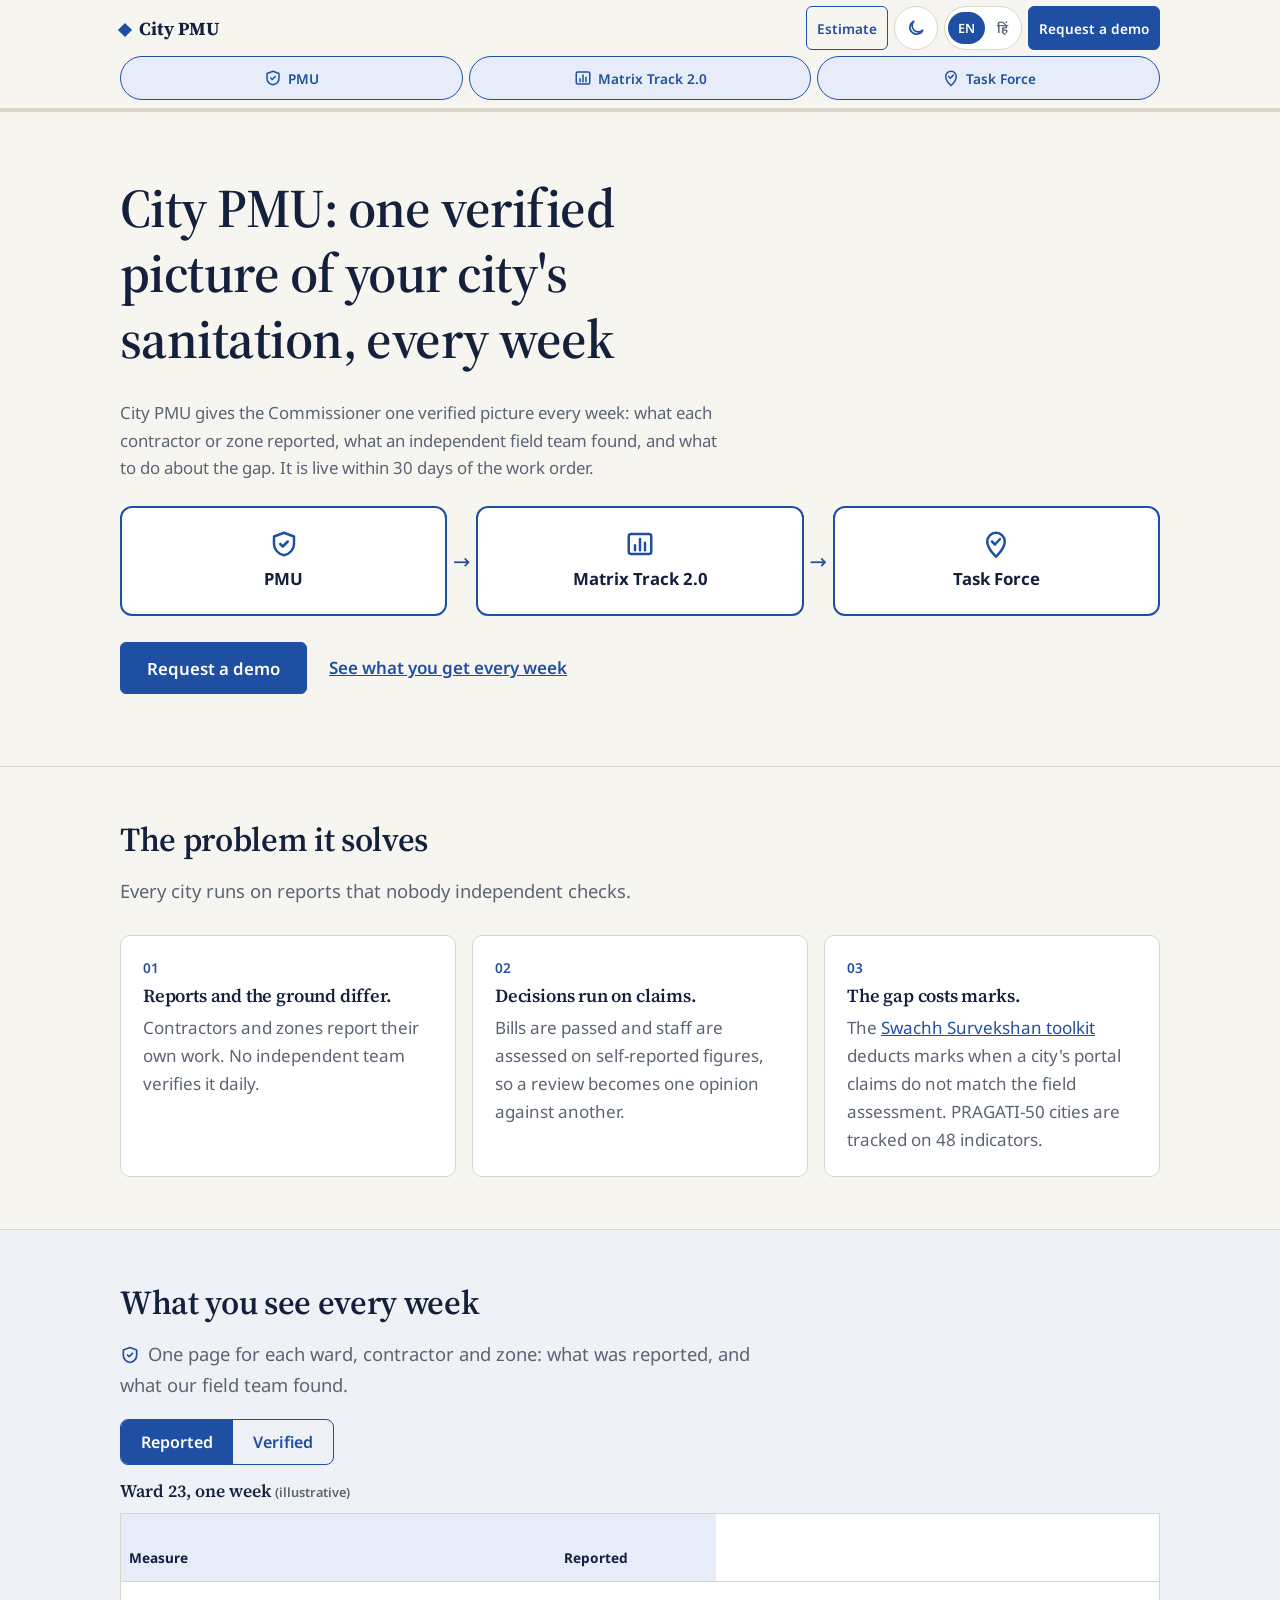
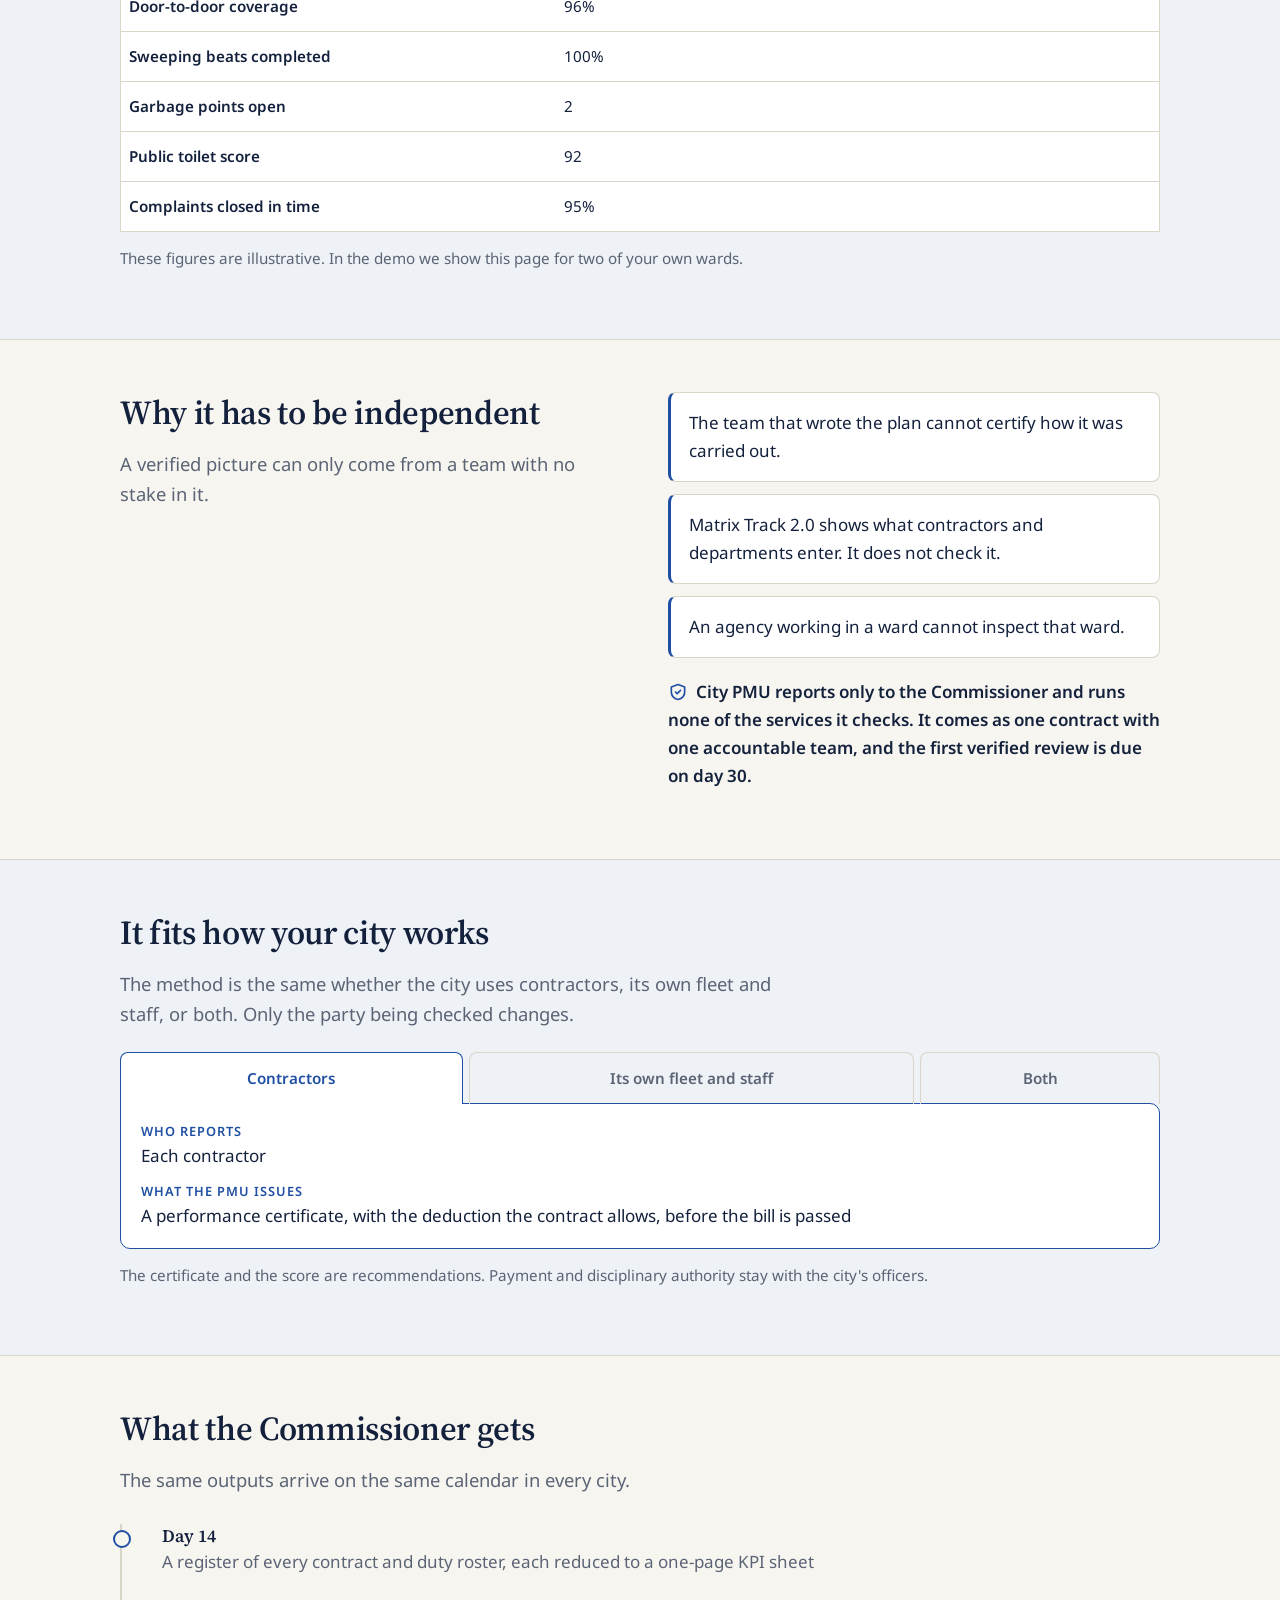
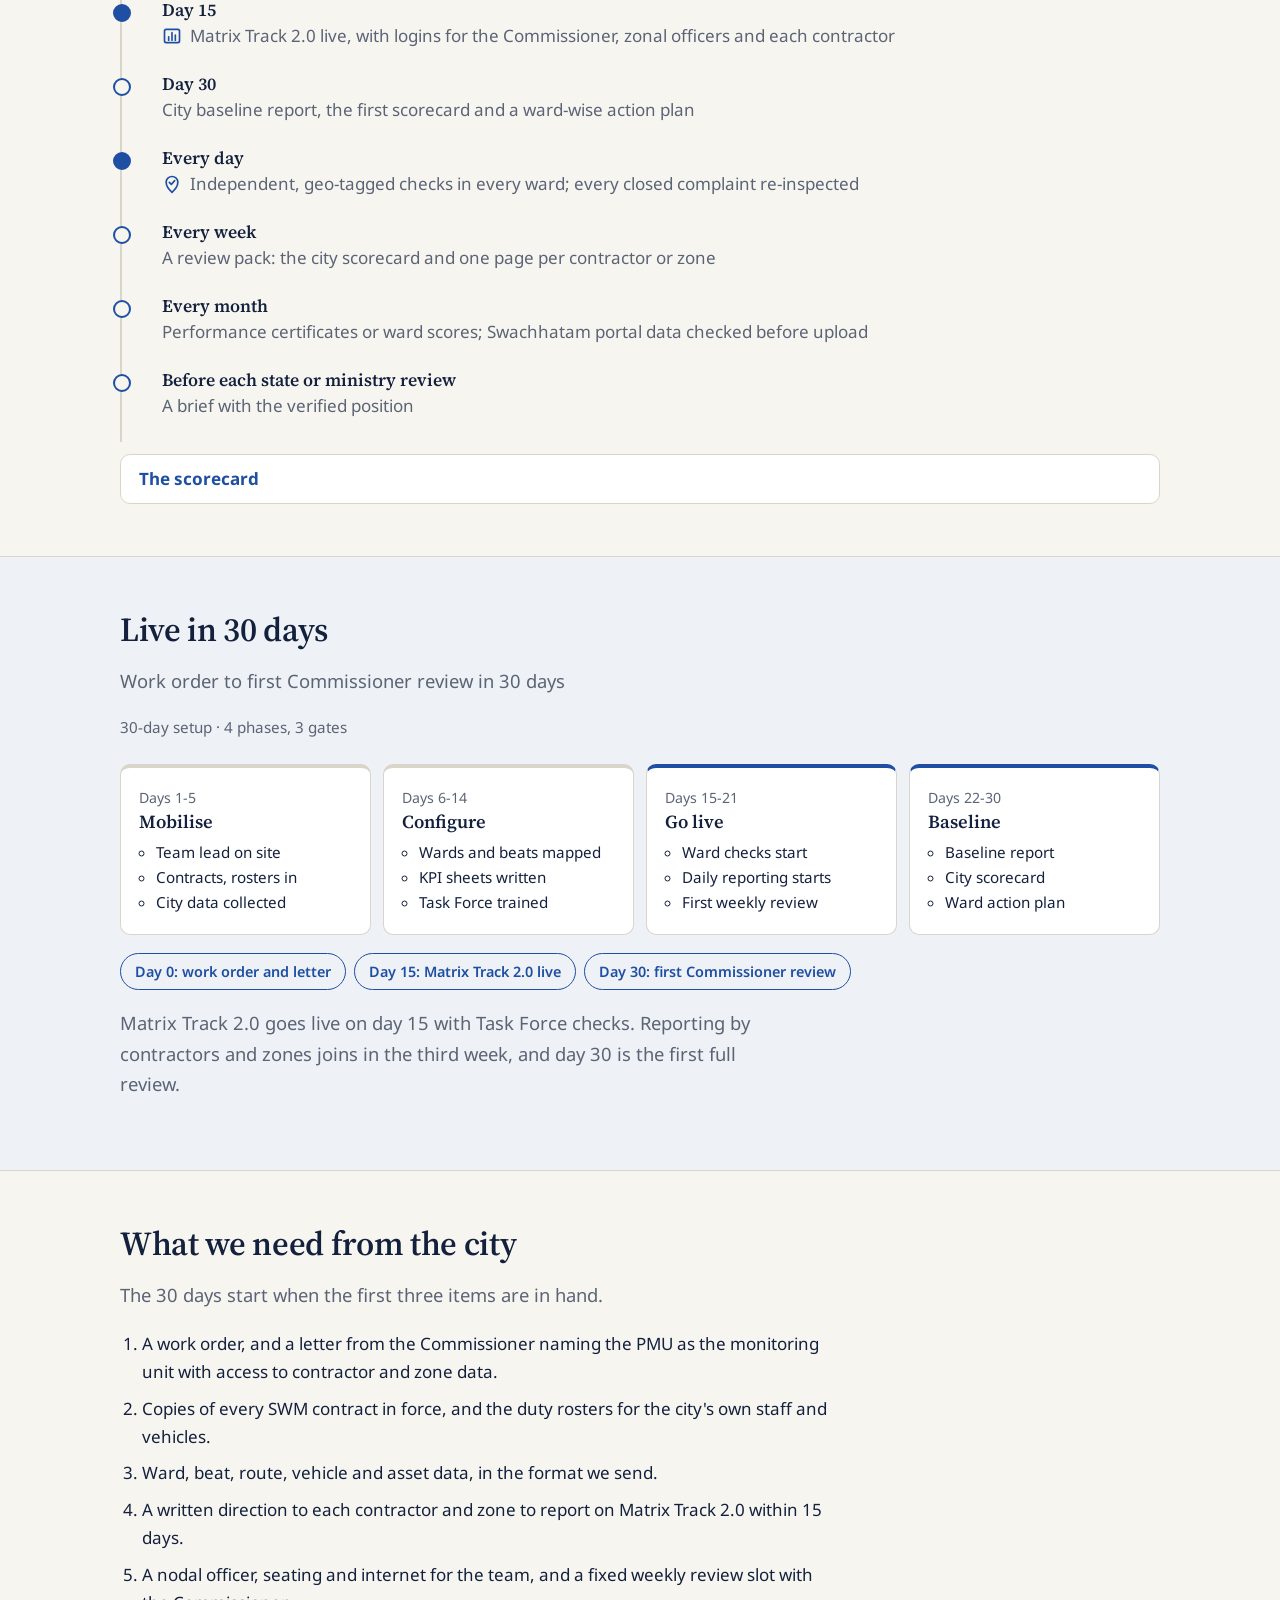
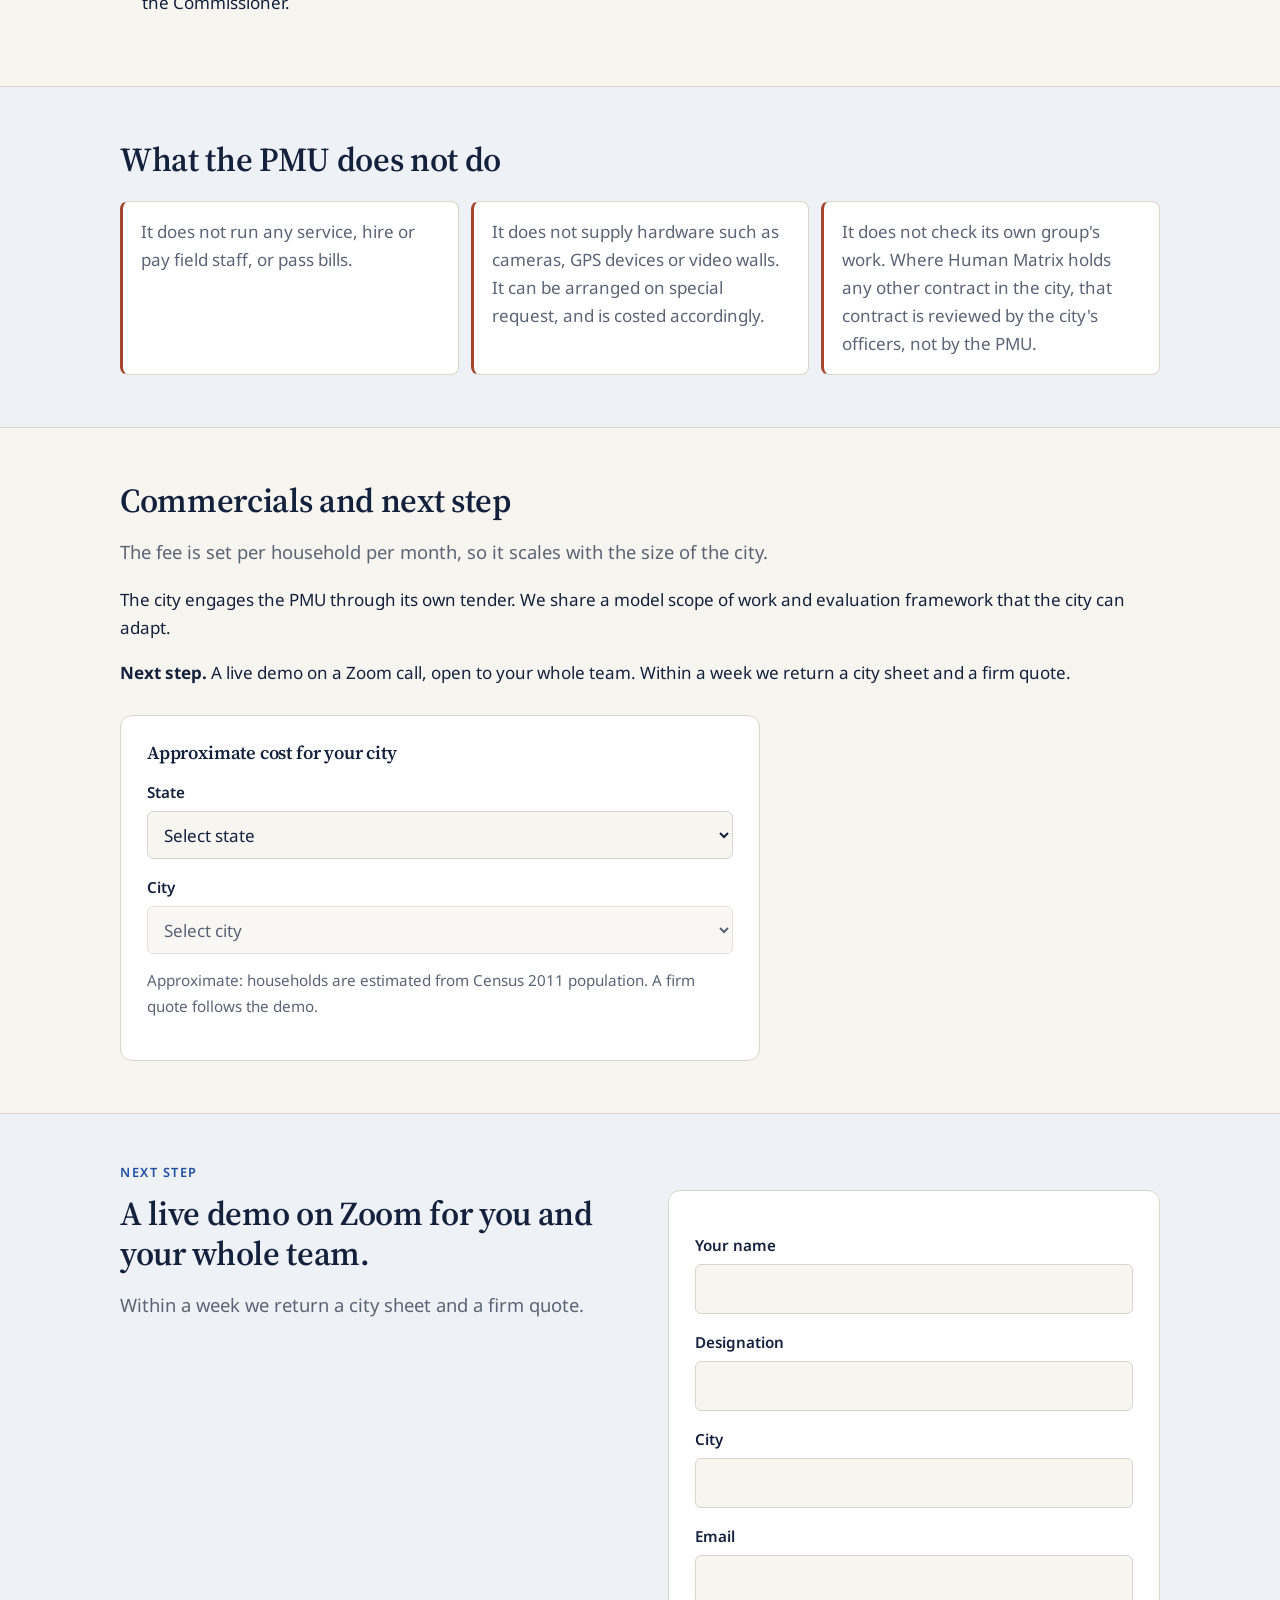
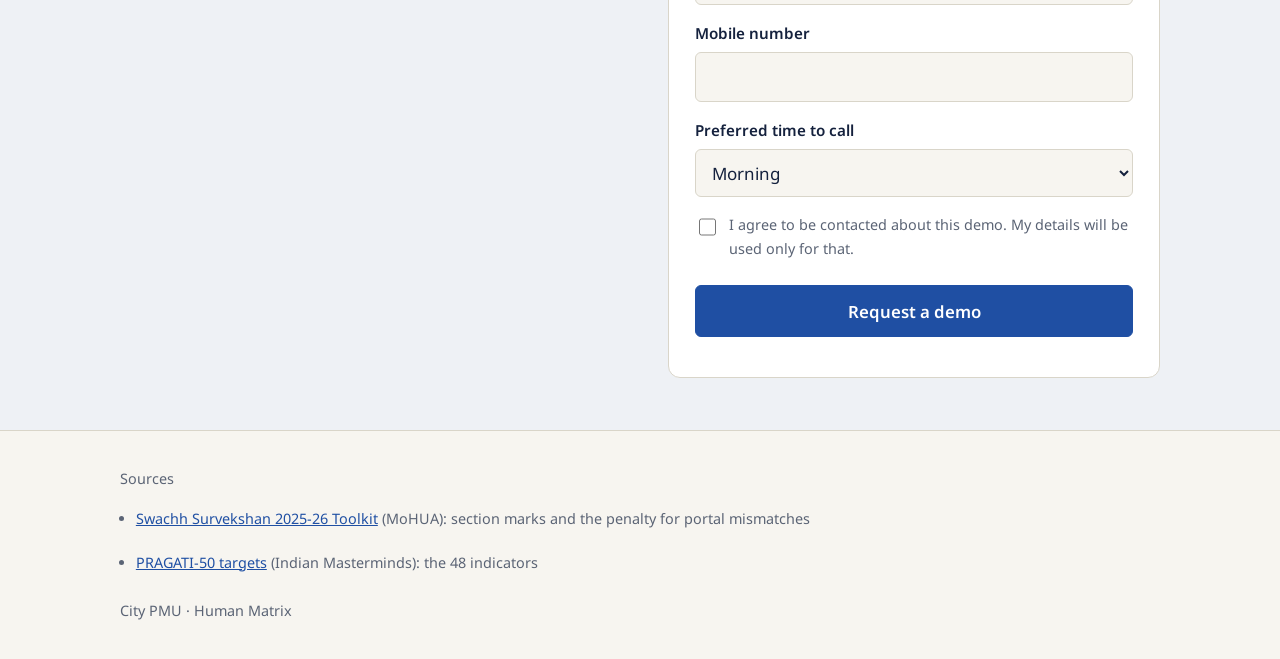
==== commit cfe040bc: "minor changes" ====
--- a/site/index.html
+++ b/site/index.html
@@ -212,9 +212,8 @@
     <h2 data-i18n="x_h">What the PMU does not do</h2>
     <ul class="chips">
       <li data-i18n="x1">It does not run any service, hire or pay field staff, or pass bills.</li>
-      <li data-i18n="x2">It does not supply hardware such as cameras, GPS devices or video walls.</li>
+      <li data-i18n="x2">It does not supply hardware such as cameras, GPS devices or video walls. It can be arranged on special request, and is costed accordingly.</li>
       <li data-i18n="x3">It does not check its own group's work. Where <span data-company></span> holds any other contract in the city, that contract is reviewed by the city's officers, not by the PMU.</li>
-      <li data-i18n="x4">It does not design a project and then bid for it.</li>
     </ul>
   </div>
 </section>
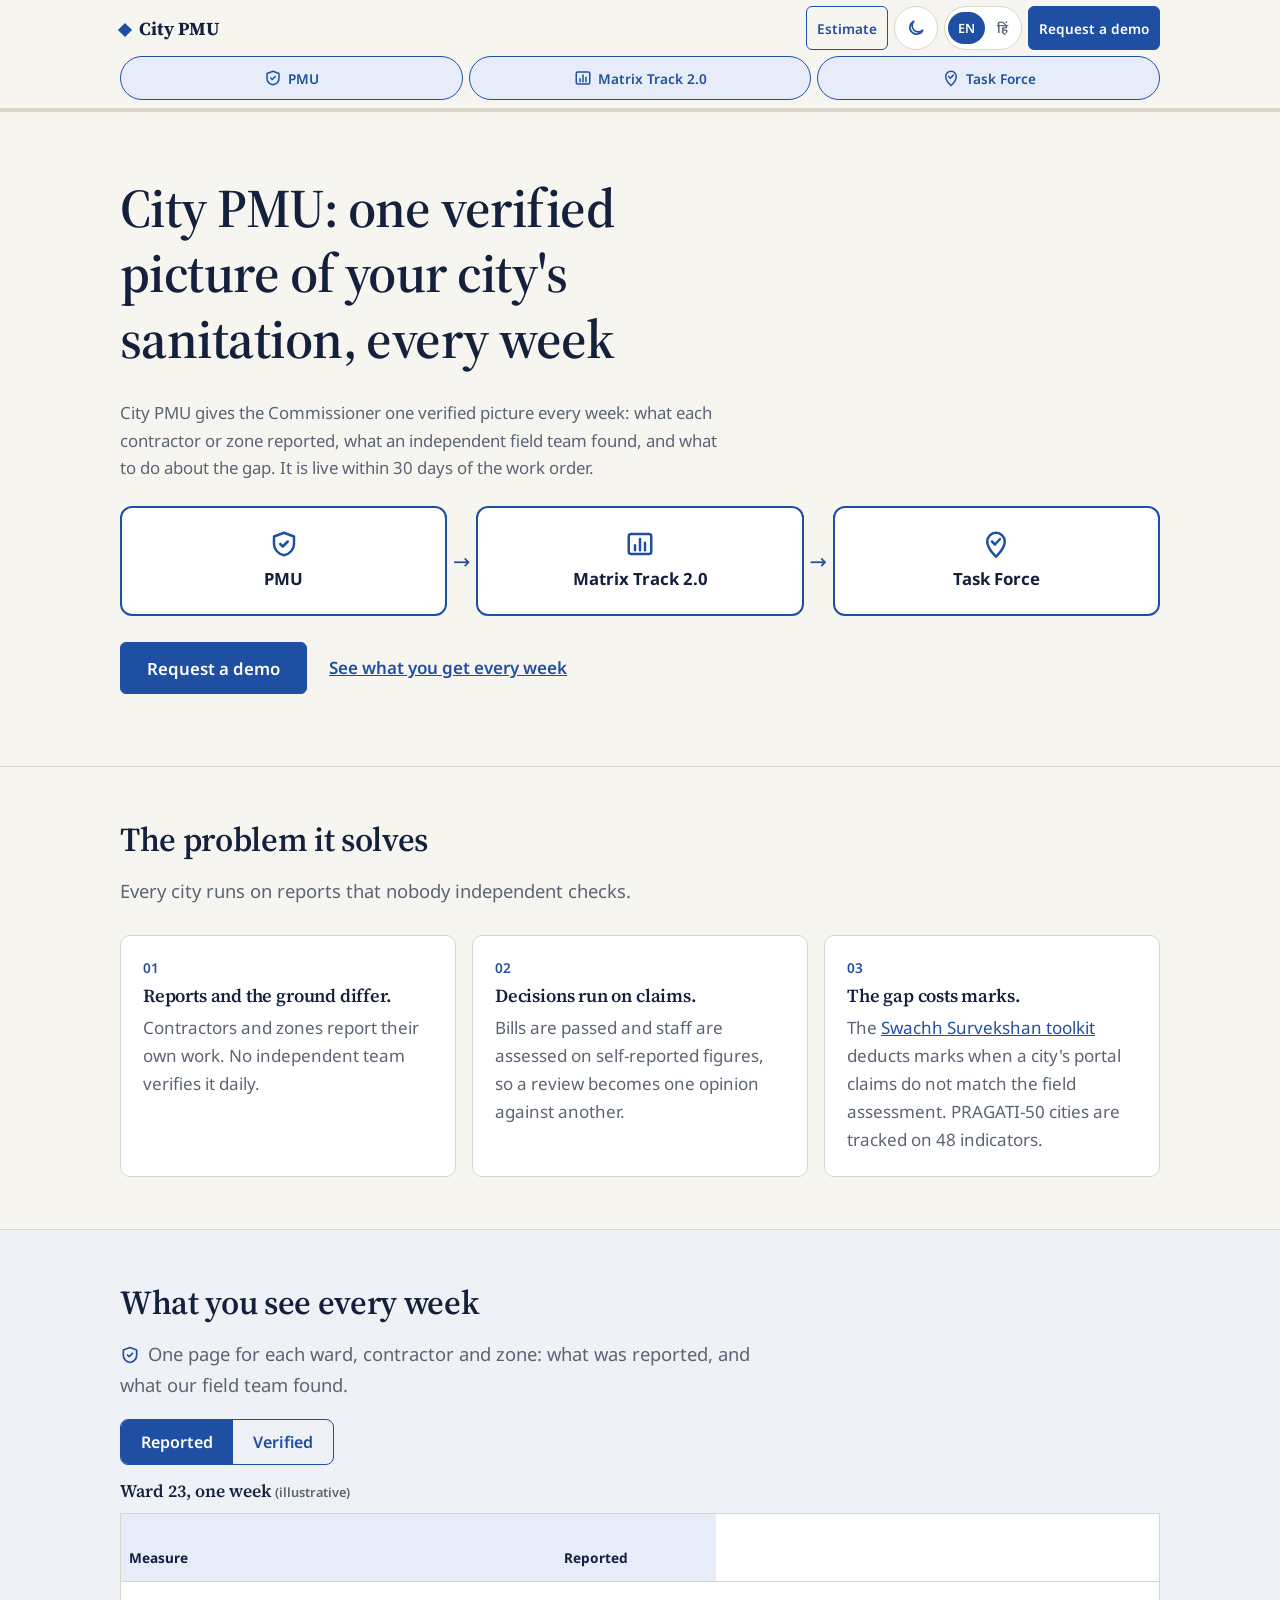
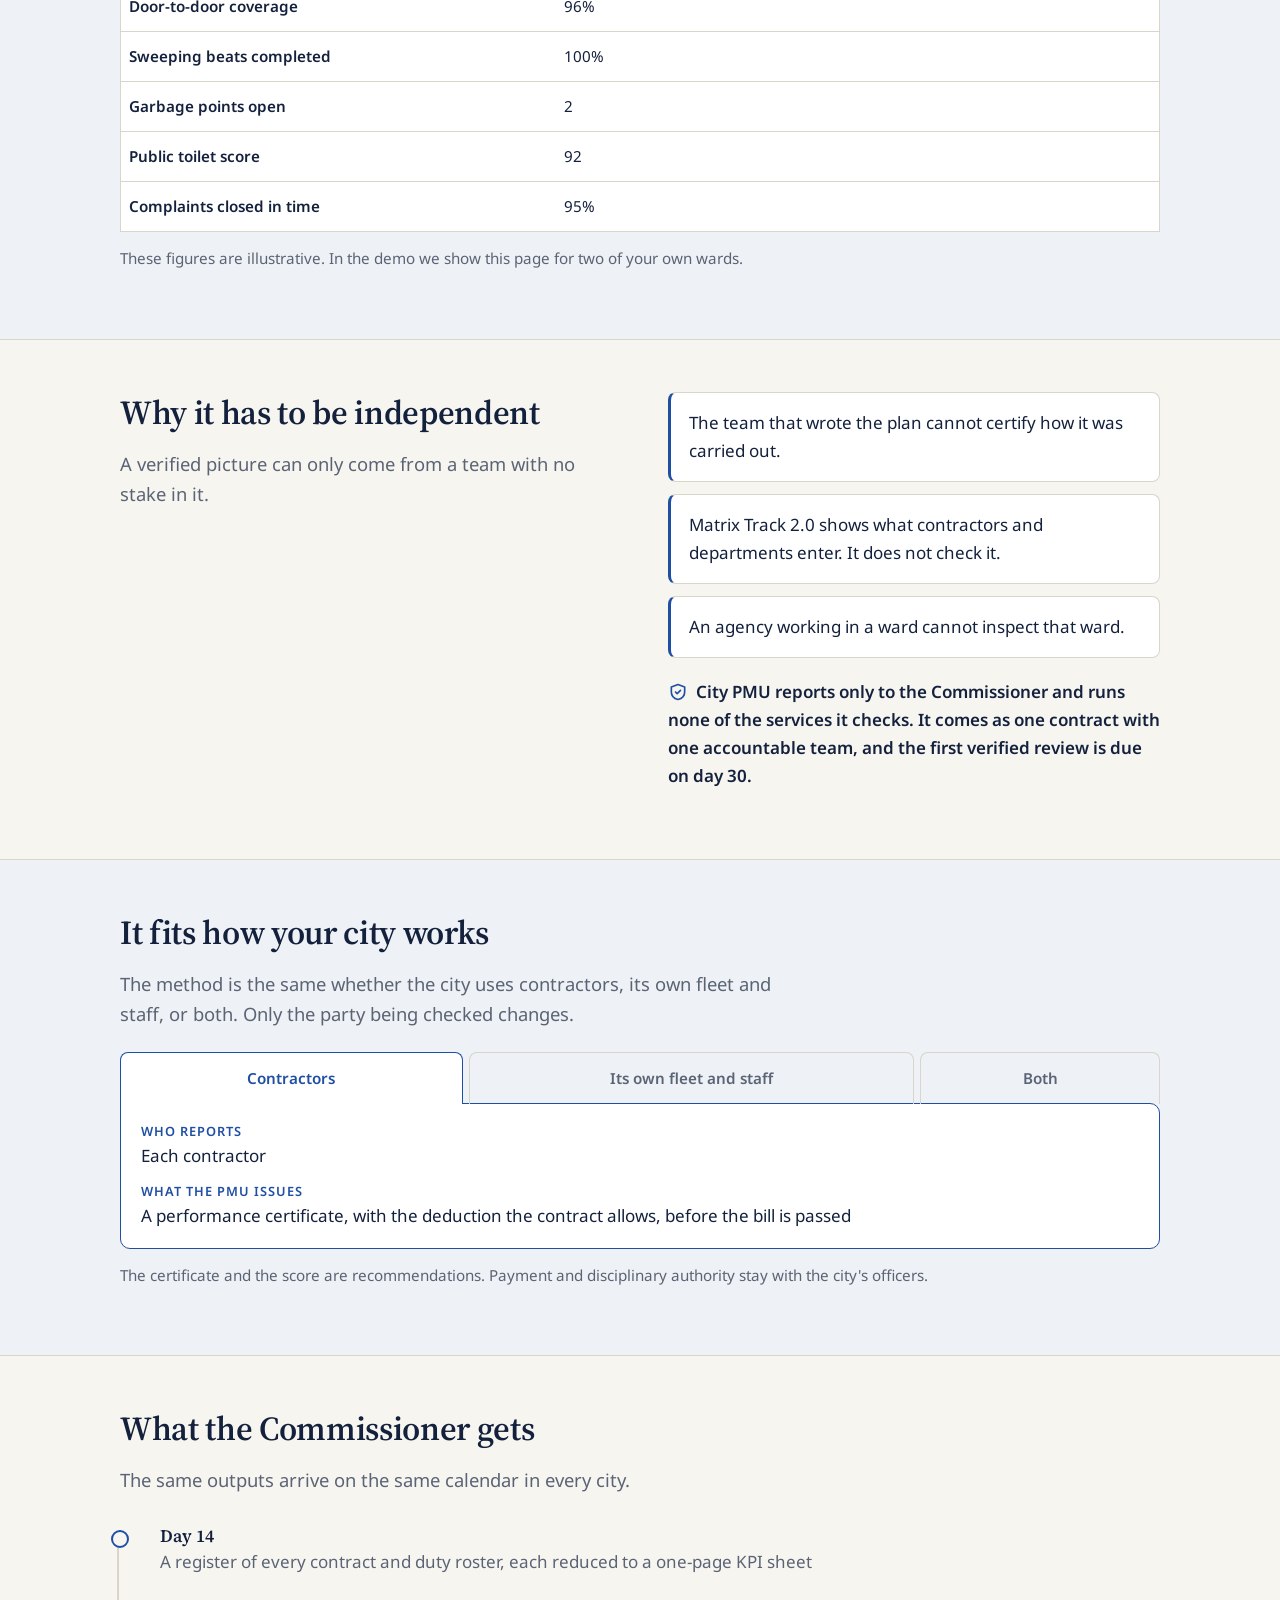
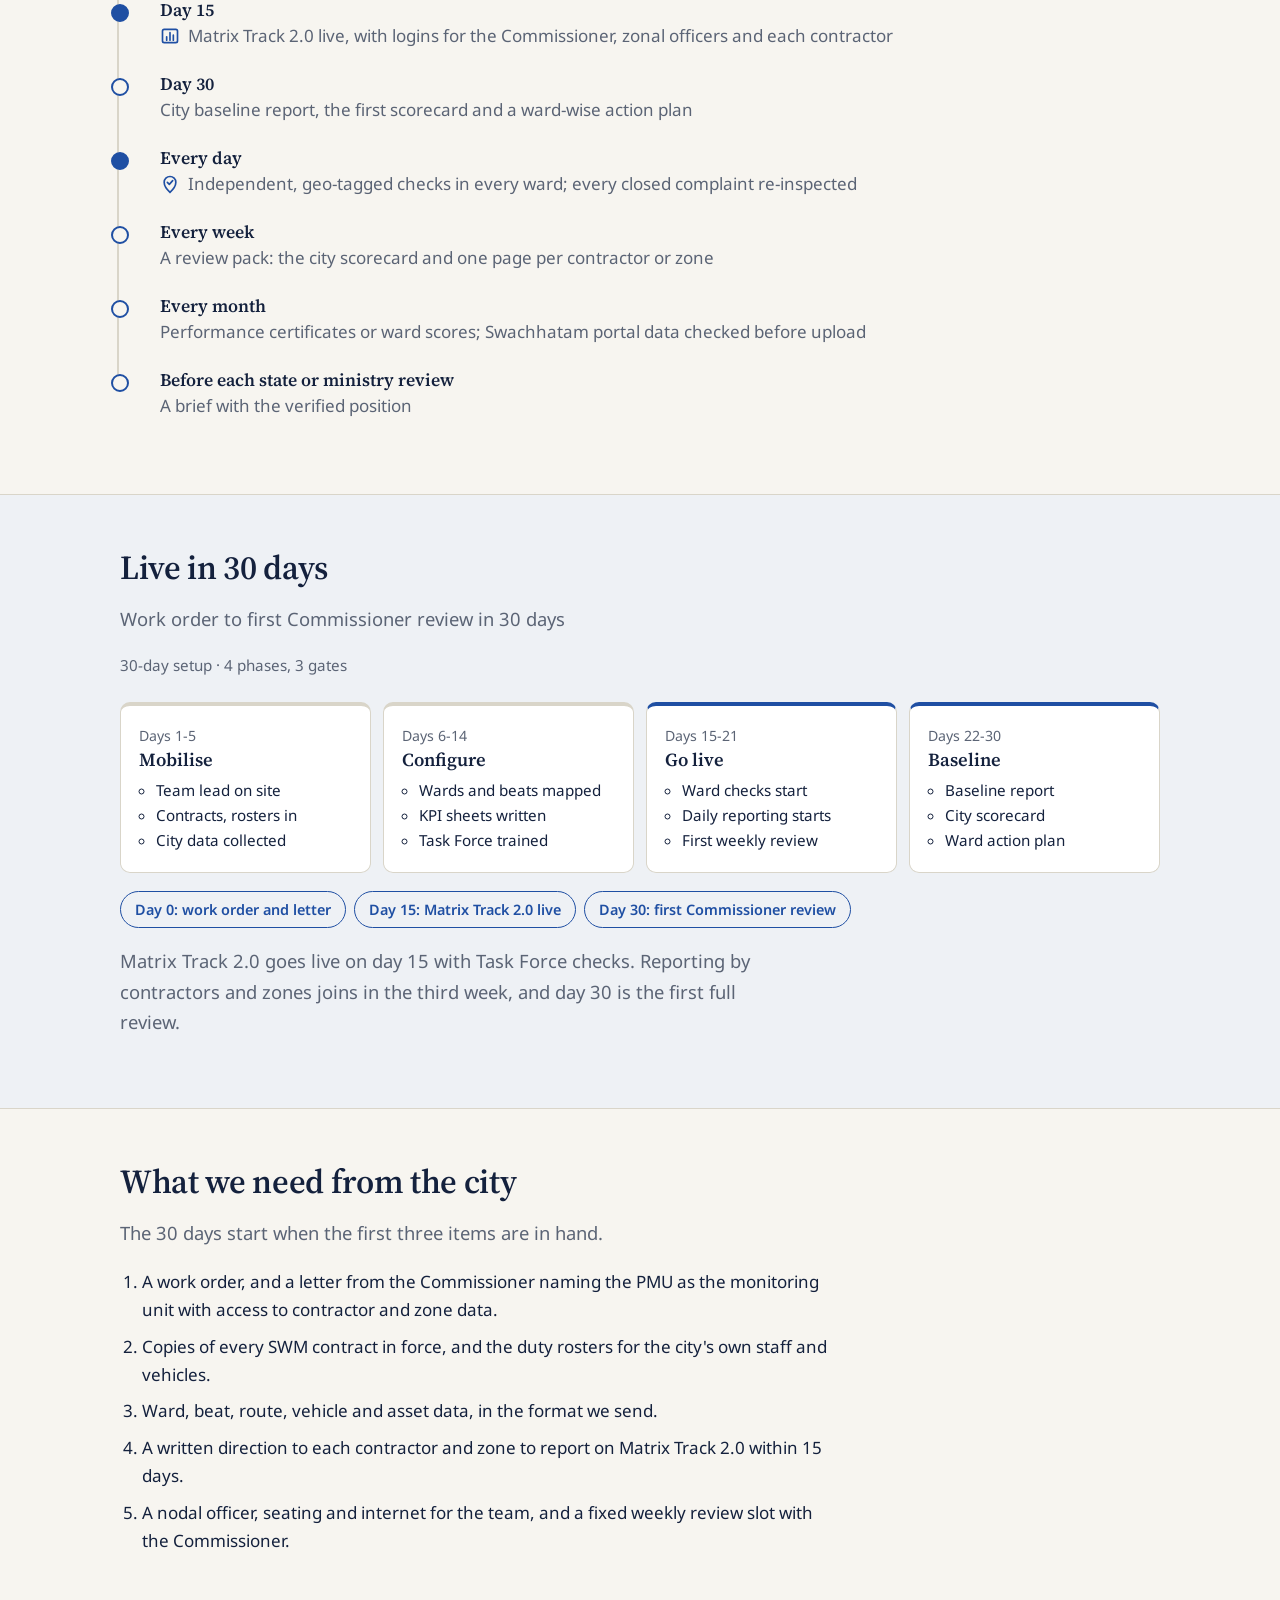
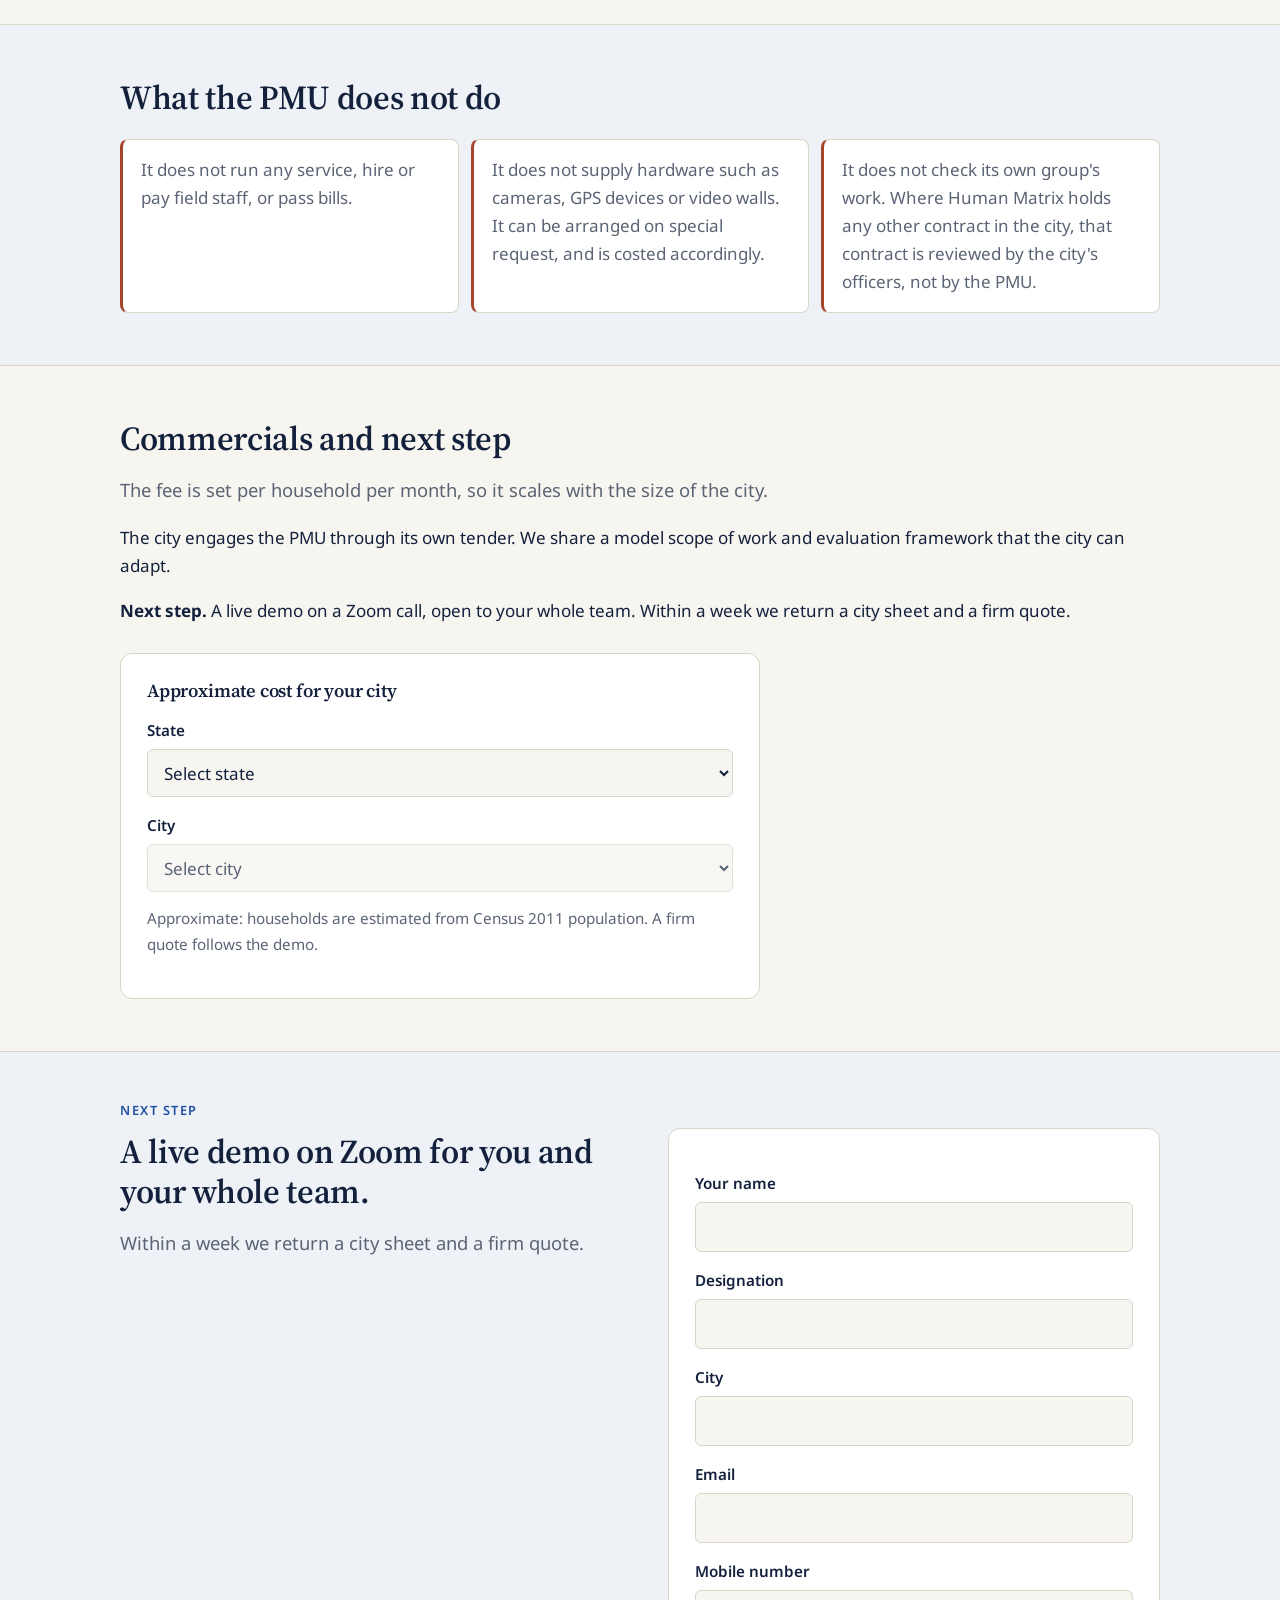
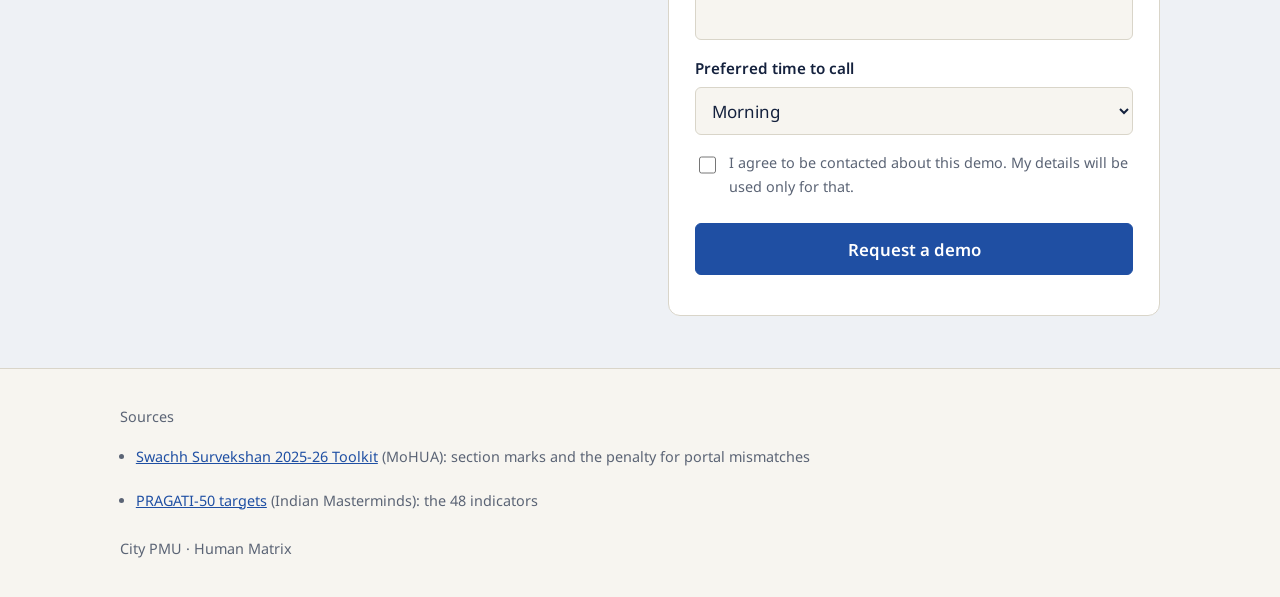
==== commit d39a8fa5: "removed the scorecard" ====
--- a/site/index.html
+++ b/site/index.html
@@ -153,23 +153,6 @@
       <li><b data-i18n="c6a">Every month</b><span data-i18n="c6b">Performance certificates or ward scores; Swachhatam portal data checked before upload</span></li>
       <li><b data-i18n="c7a">Before each state or ministry review</b><span data-i18n="c7b">A brief with the verified position</span></li>
     </ol>
-    <details class="score">
-      <summary data-i18n="s_h">The scorecard</summary>
-      <p data-i18n="s_l">Every measure is shown twice: as reported and as verified.</p>
-      <table class="tbl">
-        <thead><tr><th scope="col" data-i18n="s_a">Area</th><th scope="col" data-i18n="s_m">Measures</th></tr></thead>
-        <tbody>
-          <tr><th scope="row" data-i18n="s1a">Collection and transport</th><td data-i18n="s1b">Door-to-door coverage, source segregation, vehicle trips</td></tr>
-          <tr><th scope="row" data-i18n="s2a">Visible cleanliness</th><td data-i18n="s2b">Sweeping beats, garbage vulnerable points, litter bins, drains</td></tr>
-          <tr><th scope="row" data-i18n="s3a">Sanitation</th><td data-i18n="s3b">Public and community toilets</td></tr>
-          <tr><th scope="row" data-i18n="s4a">Processing</th><td data-i18n="s4b">Tonnes processed against tonnes received</td></tr>
-          <tr><th scope="row" data-i18n="s5a">Citizens</th><td data-i18n="s5b">Complaints closed in time, share reopened</td></tr>
-          <tr><th scope="row" data-i18n="s6a">Workforce</th><td data-i18n="s6b">Staff present against staff sanctioned or contracted</td></tr>
-          <tr><th scope="row" data-i18n="s7a">Awareness</th><td data-i18n="s7b">IEC activities held against planned</td></tr>
-        </tbody>
-      </table>
-      <p class="note" data-i18n="s_n">These measures cover seven of the ten Swachh Survekshan 2025-26 sections, which carry 8,000 of the 10,500 field marks.</p>
-    </details>
   </div>
 </section>
 
--- a/site/styles.css
+++ b/site/styles.css
@@ -151,9 +151,11 @@
 [role=tablist]{display:none}
 
 /* timeline */
-.timeline{list-style:none;margin:28px 0 0;padding:0 0 0 22px;border-left:2px solid var(--line)}
+.timeline{list-style:none;margin:28px 0 0;padding:0 0 0 22px}
 .timeline li{position:relative;padding:0 0 22px 18px}
 .timeline li::before{content:"";position:absolute;left:-31px;top:6px;width:14px;height:14px;border-radius:50%;background:var(--paper);border:2px solid var(--accent)}
+.timeline li:not(:last-child)::after{content:"";position:absolute;left:-25px;top:13px;bottom:-13px;width:2px;background:var(--line)}
+.timeline li::before{z-index:1}
 .timeline li.hl::before{background:var(--accent)}
 .timeline b{display:block;font:600 1.1rem var(--serif)}
 .timeline span{color:var(--muted)}
